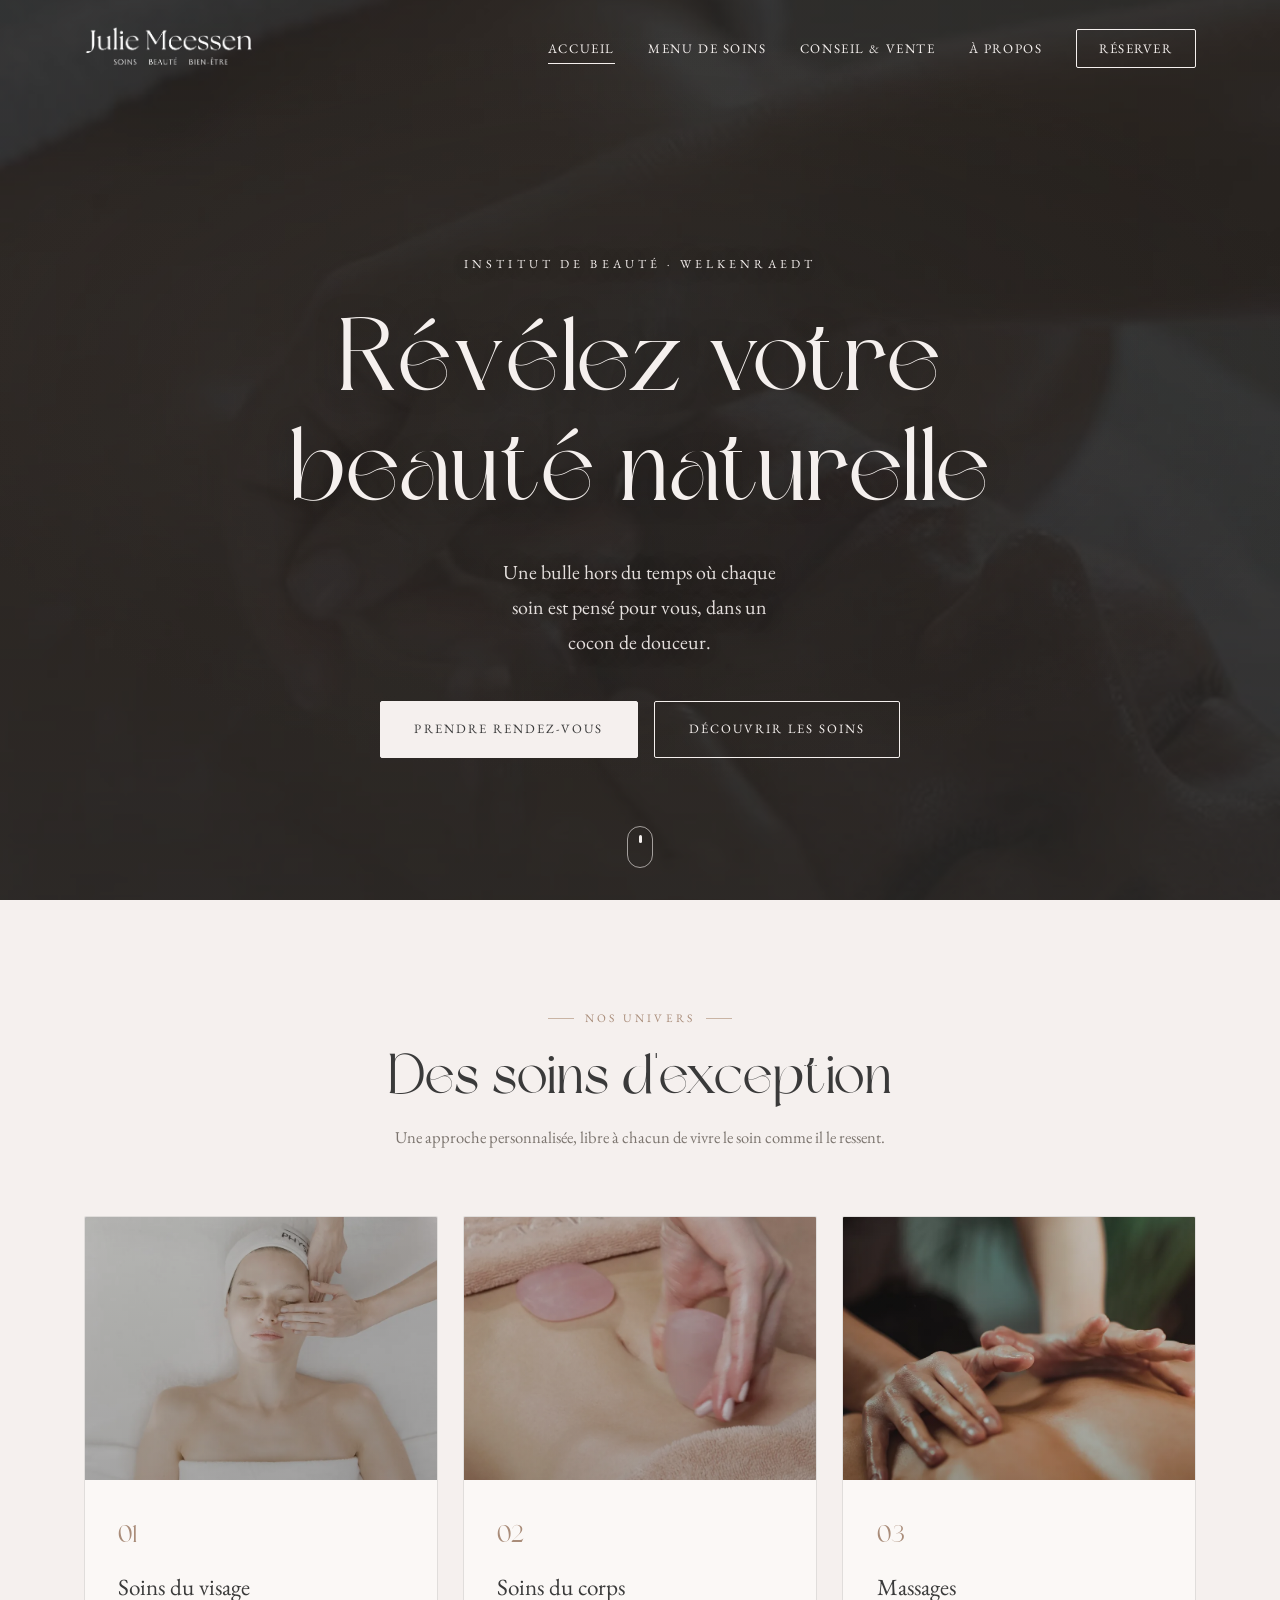
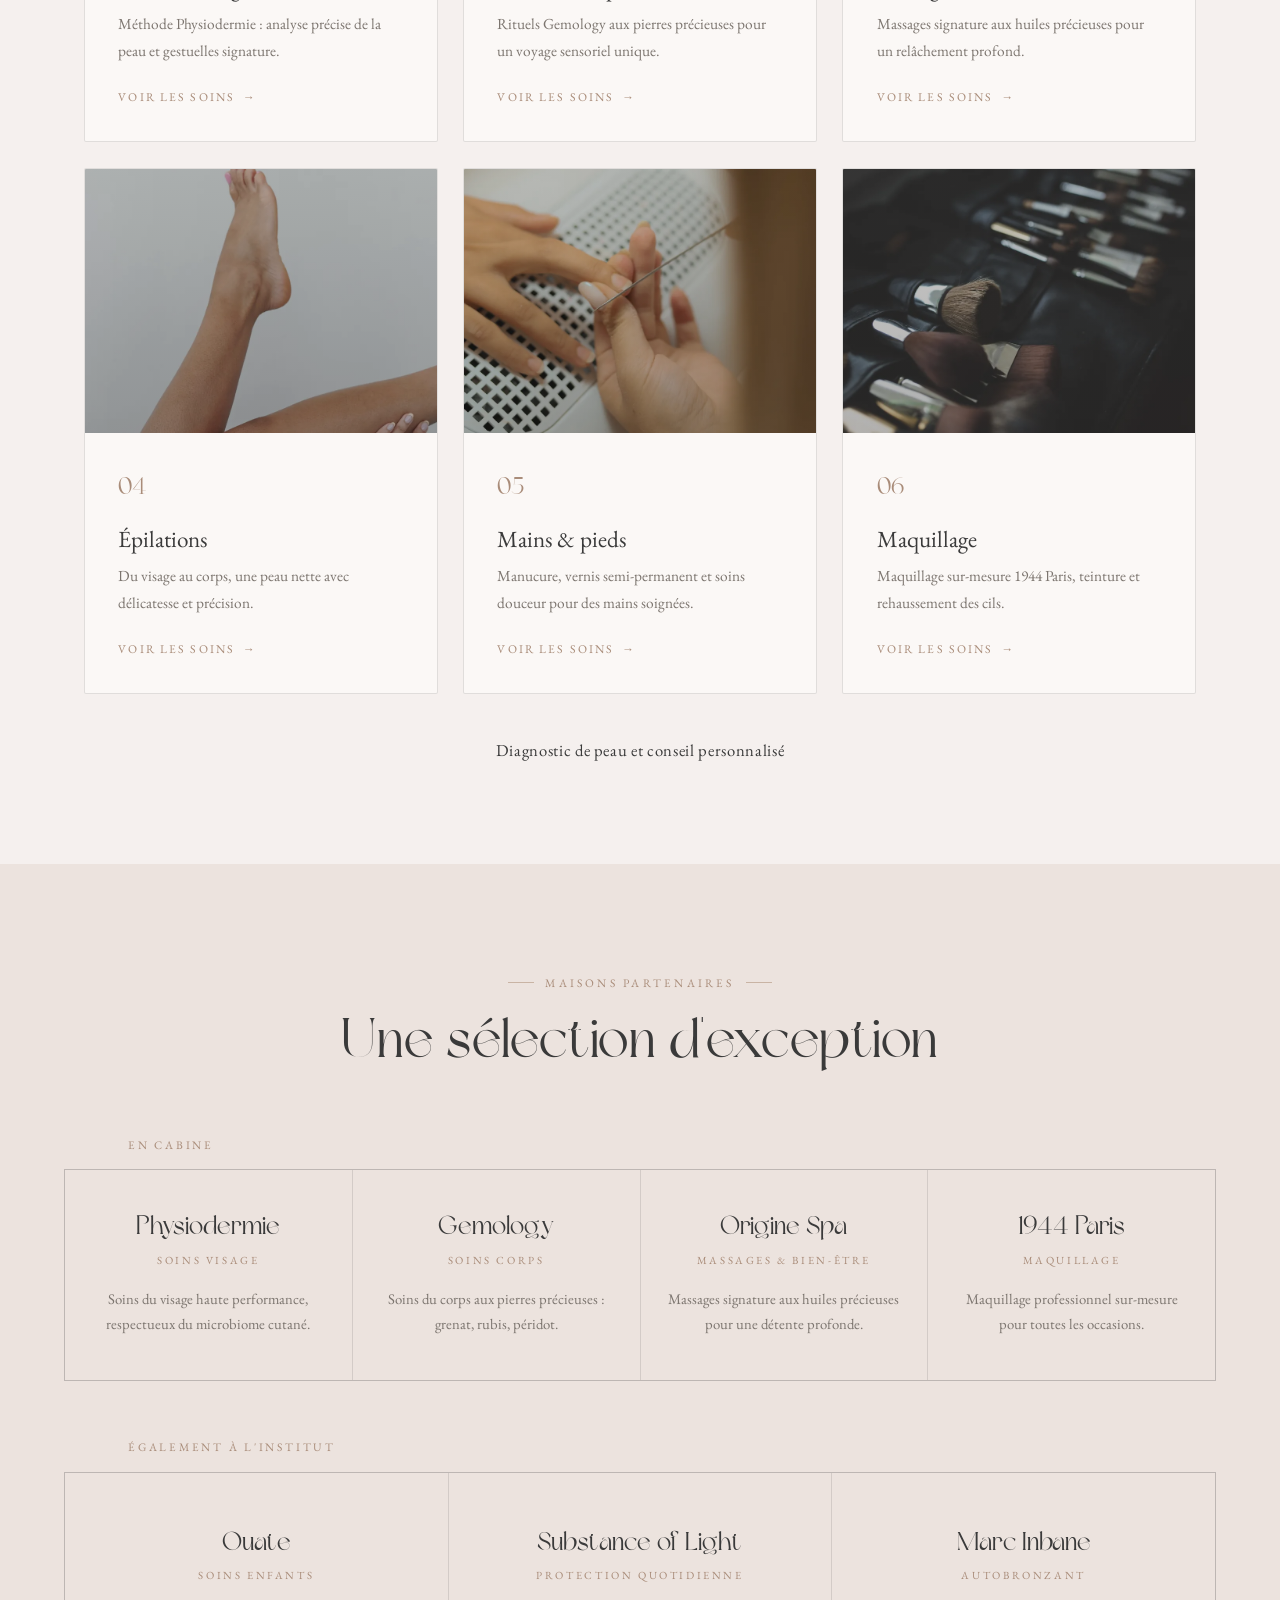
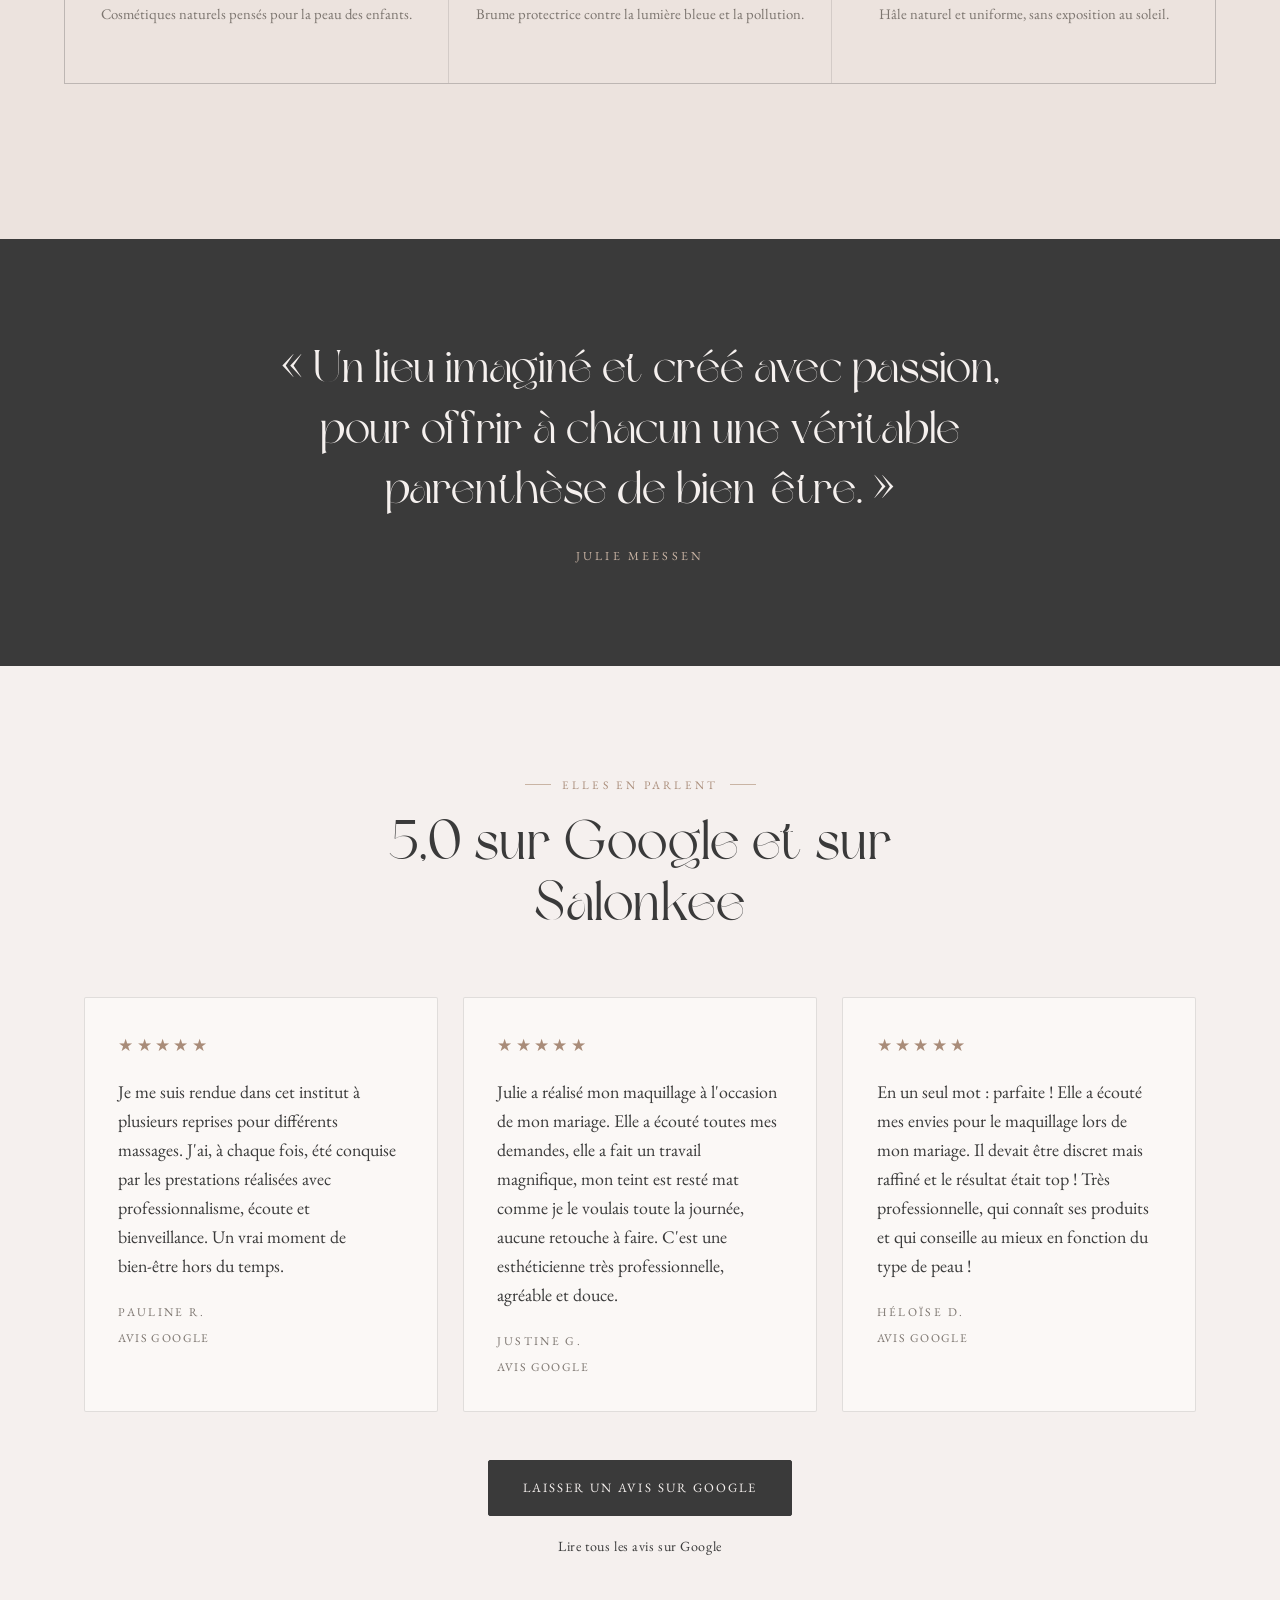
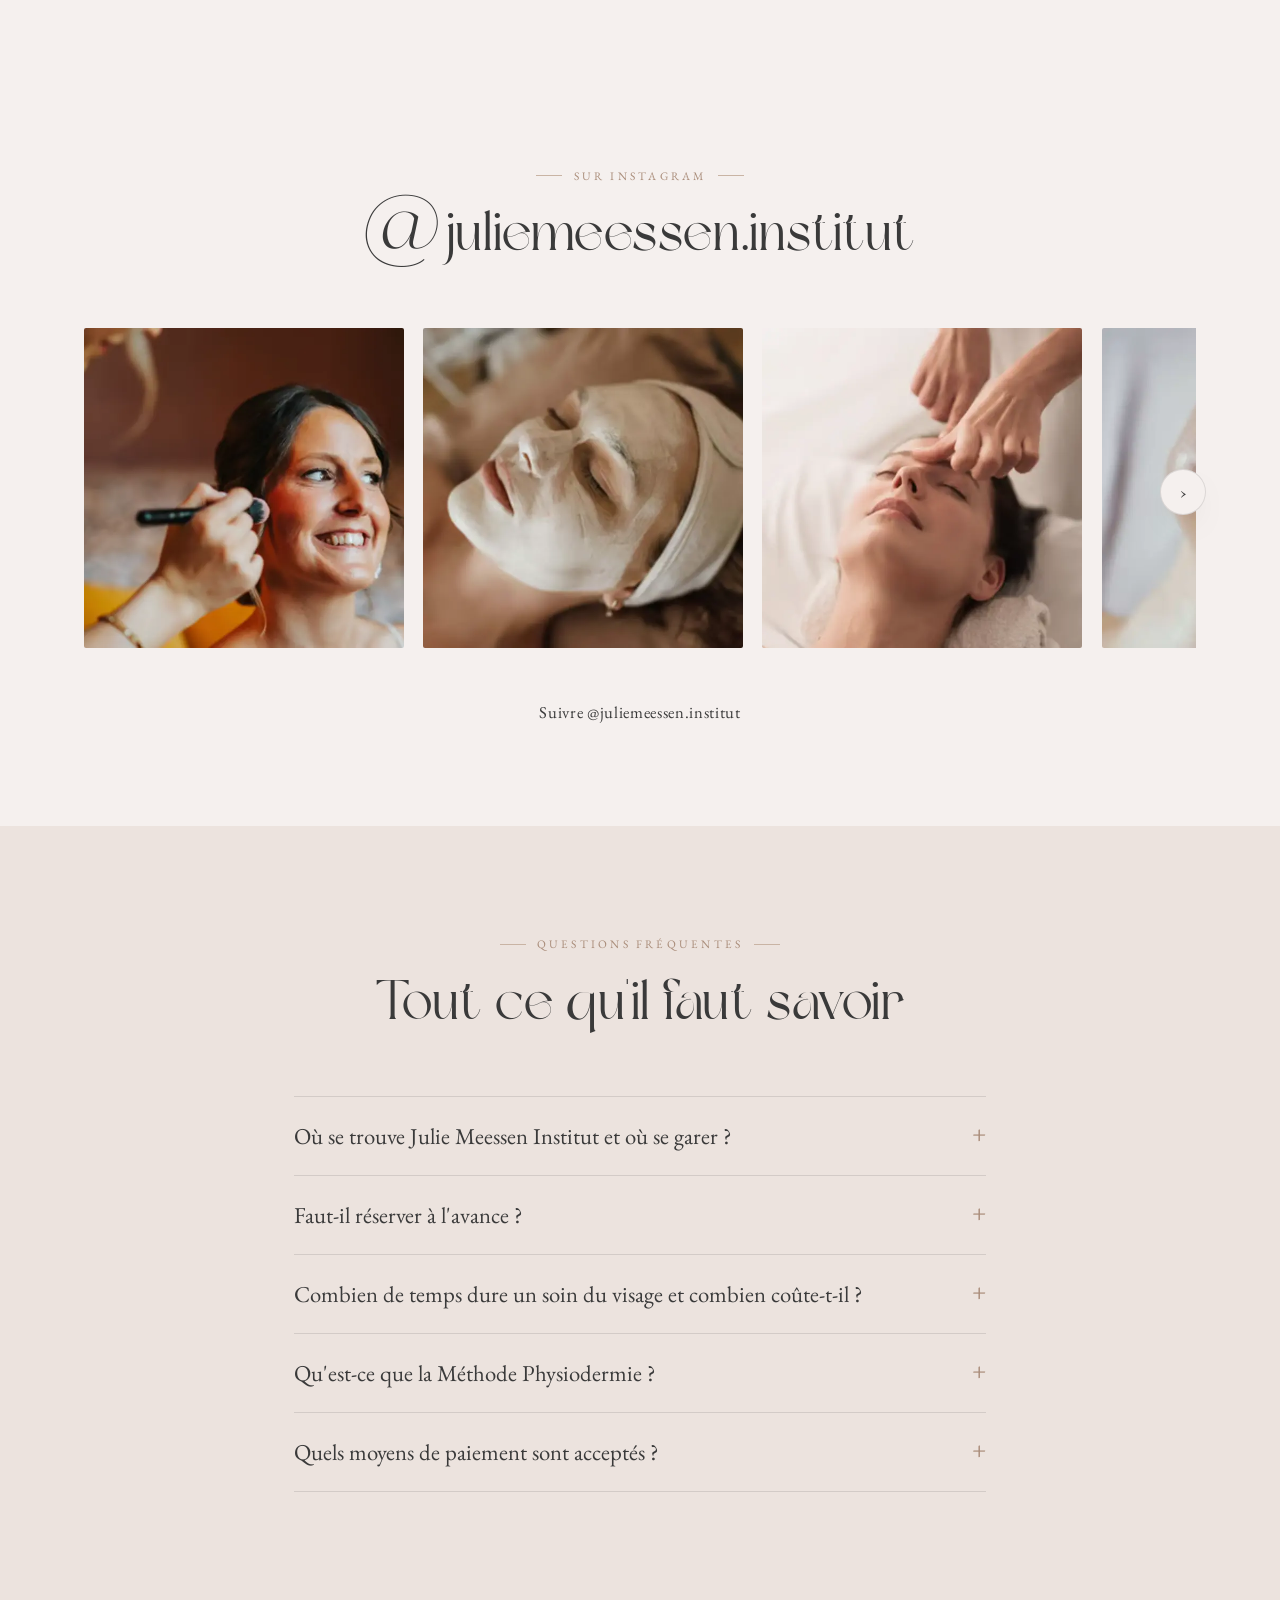
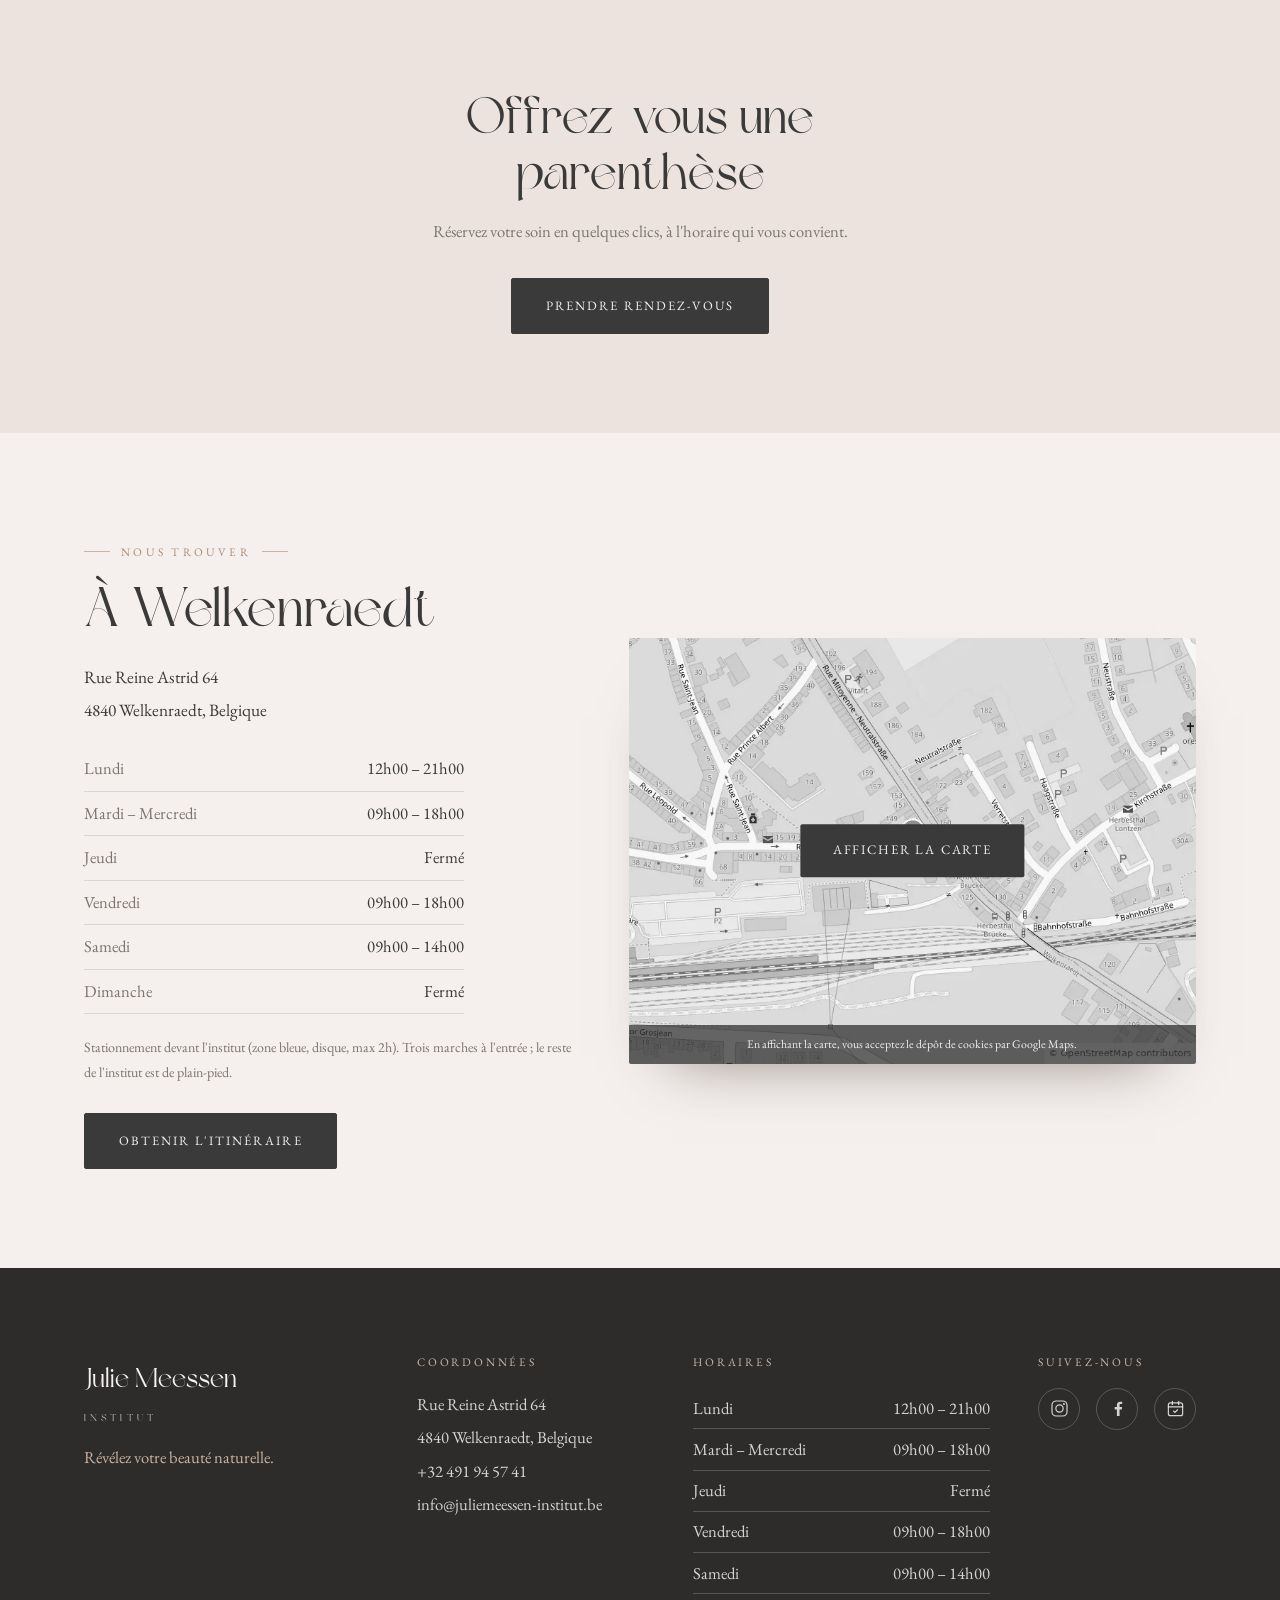
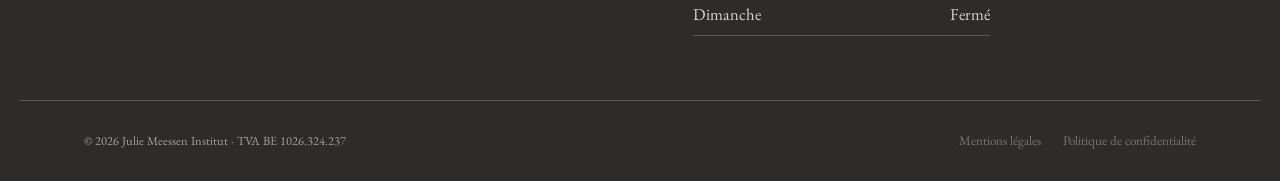
==== index.html @ 98890a99 "seo: meta description de l'accueil raccourcie" ====
<!DOCTYPE html>
<html lang="fr">
<head>
  <meta charset="UTF-8" />
  <meta name="viewport" content="width=device-width, initial-scale=1.0" />

  <!-- ============================================================
       SEO — ciblage local Welkenraedt
  ============================================================ -->
  <title>Julie Meessen Institut — Institut de beauté à Welkenraedt</title>
  <meta name="description" content="Institut de beauté à Welkenraedt. Soins du visage, soins du corps, massages, épilations et maquillage. Révélez votre beauté naturelle." />
  <link rel="canonical" href="https://www.juliemeessen-institut.be/" />

  <!-- Open Graph (partage Facebook / Instagram) -->
  <meta property="og:type" content="website" />
  <meta property="og:locale" content="fr_BE" />
  <meta property="og:title" content="Julie Meessen Institut — Institut de beauté à Welkenraedt" />
  <meta property="og:description" content="Institut de beauté à Welkenraedt. Soins du visage, soins du corps, massages, épilations et maquillage. Révélez votre beauté naturelle." />
  <meta property="og:url" content="https://www.juliemeessen-institut.be/" />
  <meta property="og:site_name" content="Julie Meessen Institut" />
  <meta property="og:image" content="https://www.juliemeessen-institut.be/assets/images/og-image.jpg" />
  <meta property="og:image:type" content="image/jpeg" />
  <meta property="og:image:width" content="1200" />
  <meta property="og:image:height" content="630" />
  <meta property="og:image:alt" content="Julie Meessen en cabine, dans son institut de beauté à Welkenraedt" />
  <meta name="twitter:card" content="summary_large_image" />
  <meta name="twitter:title" content="Julie Meessen Institut — Institut de beauté à Welkenraedt" />
  <meta name="twitter:description" content="Institut de beauté à Welkenraedt. Soins du visage, soins du corps, massages, épilations et maquillage. Révélez votre beauté naturelle." />
  <meta name="twitter:image" content="https://www.juliemeessen-institut.be/assets/images/og-image.jpg" />
  <meta name="twitter:image:alt" content="Julie Meessen en cabine, dans son institut de beauté à Welkenraedt" />

  <!-- ============================================================
       POLICES — auto-hébergées (Dream Avenue + EB Garamond),
       déclarées en @font-face dans css/styles.css et css/additions.css
  ============================================================ -->
  <link rel="preload" href="assets/fonts/dream-avenue.woff2" as="font" type="font/woff2" crossorigin />
  <link rel="preload" href="assets/fonts/EBGaramond-Regular.woff2" as="font" type="font/woff2" crossorigin />

  <!-- Styles -->
  <!-- Favicon & manifeste -->
  <link rel="icon" href="favicon.ico" sizes="any" />
  <link rel="icon" type="image/png" sizes="32x32" href="assets/images/favicon-32x32.png" />
  <link rel="icon" type="image/png" sizes="16x16" href="assets/images/favicon-16x16.png" />
  <link rel="apple-touch-icon" href="assets/images/apple-touch-icon.png" />
  <link rel="manifest" href="site.webmanifest" />
  <meta name="theme-color" content="#3a3a3a" />

  <link rel="stylesheet" href="css/styles.css" />
  <link rel="stylesheet" href="css/additions.css" />

  <!-- ============================================================
       Données structurées — LocalBusiness (référencement local)
  ============================================================ -->
  <script type="application/ld+json">
  {
    "@context": "https://schema.org",
    "@graph": [
      {
        "@type": "BeautySalon",
        "@id": "https://www.juliemeessen-institut.be/#institut",
        "name": "Julie Meessen Institut",
        "description": "Institut de beauté à Welkenraedt : soins du visage Méthode Physiodermie, rituels corps Gemology, massages, épilations, beauté des mains et des pieds et maquillage 1944 Paris.",
        "image": "https://www.juliemeessen-institut.be/assets/images/og-image.jpg",
        "logo": "https://www.juliemeessen-institut.be/assets/images/logo-dark.png",
        "url": "https://www.juliemeessen-institut.be/",
        "telephone": "+32491945741",
        "email": "info@juliemeessen-institut.be",
        "priceRange": "€€",
        "currenciesAccepted": "EUR",
        "paymentAccepted": "Bancontact, Espèces, Chèque-cadeau",
        "knowsLanguage": "fr",
        "vatID": "BE1026324237",
        "founder": {
          "@type": "Person",
          "@id": "https://www.juliemeessen-institut.be/#julie",
          "name": "Julie Meessen",
          "jobTitle": "Esthéticienne",
          "worksFor": { "@id": "https://www.juliemeessen-institut.be/#institut" }
        },
        "address": {
          "@type": "PostalAddress",
          "streetAddress": "Rue Reine Astrid 64",
          "postalCode": "4840",
          "addressLocality": "Welkenraedt",
          "addressRegion": "Liège",
          "addressCountry": "BE"
        },
        "geo": {
          "@type": "GeoCoordinates",
          "latitude": 50.660644,
          "longitude": 5.9801354
        },
        "hasMap": "https://www.google.com/maps/search/?api=1&query=Rue+Reine+Astrid+64,+4840+Welkenraedt",
        "areaServed": [
          { "@type": "City", "name": "Welkenraedt" },
          { "@type": "City", "name": "Henri-Chapelle" },
          { "@type": "City", "name": "Baelen" },
          { "@type": "City", "name": "Lontzen" },
          { "@type": "City", "name": "Herve" },
          { "@type": "City", "name": "Aubel" },
          { "@type": "City", "name": "Thimister-Clermont" },
          { "@type": "City", "name": "Limbourg" },
          { "@type": "City", "name": "Plombières" },
          { "@type": "City", "name": "Eupen" },
          { "@type": "City", "name": "Verviers" }
        ],
        "openingHoursSpecification": [
          { "@type": "OpeningHoursSpecification", "dayOfWeek": "Monday",    "opens": "12:00", "closes": "21:00" },
          { "@type": "OpeningHoursSpecification", "dayOfWeek": ["Tuesday","Wednesday","Friday"], "opens": "09:00", "closes": "18:00" },
          { "@type": "OpeningHoursSpecification", "dayOfWeek": "Saturday",  "opens": "09:00", "closes": "14:00" },
          { "@type": "OpeningHoursSpecification", "dayOfWeek": ["Thursday","Sunday"], "opens": "00:00", "closes": "00:00" }
        ],
        "potentialAction": {
          "@type": "ReserveAction",
          "name": "Réserver un soin en ligne",
          "target": {
            "@type": "EntryPoint",
            "urlTemplate": "https://salonkee.be/salon/julie-meessen-institut?lang=fr",
            "actionPlatform": [
              "http://schema.org/DesktopWebPlatform",
              "http://schema.org/MobileWebPlatform"
            ]
          },
          "result": { "@type": "Reservation", "name": "Rendez-vous à l'institut" }
        },
        "sameAs": [
          "https://www.instagram.com/juliemeessen.institut/",
          "https://www.facebook.com/p/Julie-Meessen-Institut-61581154431038/",
          "https://salonkee.be/salon/julie-meessen-institut"
        ]
      },
      {
        "@type": "WebSite",
        "@id": "https://www.juliemeessen-institut.be/#site",
        "url": "https://www.juliemeessen-institut.be/",
        "name": "Julie Meessen Institut",
        "inLanguage": "fr-BE",
        "publisher": { "@id": "https://www.juliemeessen-institut.be/#institut" }
      },
      {
        "@type": "WebPage",
        "@id": "https://www.juliemeessen-institut.be/#accueil",
        "url": "https://www.juliemeessen-institut.be/",
        "name": "Julie Meessen Institut — Institut de beauté à Welkenraedt",
        "isPartOf": { "@id": "https://www.juliemeessen-institut.be/#site" },
        "about": { "@id": "https://www.juliemeessen-institut.be/#institut" },
        "inLanguage": "fr-BE"
      },
      {
        "@type": "FAQPage",
        "@id": "https://www.juliemeessen-institut.be/#faq",
        "mainEntity": [
          {
            "@type": "Question",
            "name": "Où se trouve Julie Meessen Institut et où se garer ?",
            "acceptedAnswer": {
              "@type": "Answer",
              "text": "L'institut se situe Rue Reine Astrid 64, à 4840 Welkenraedt, en province de Liège. Le stationnement se fait directement devant l'institut, en zone bleue : disque obligatoire, deux heures maximum. Trois marches donnent accès à l'entrée ; le reste de l'institut est de plain-pied."
            }
          },
          {
            "@type": "Question",
            "name": "Faut-il réserver à l'avance ?",
            "acceptedAnswer": {
              "@type": "Answer",
              "text": "Oui, l'institut fonctionne uniquement sur rendez-vous. La réservation se fait en ligne sur Salonkee, à toute heure, ou par téléphone au 0491 94 57 41. Les soins de 90 minutes et les maquillages de mariage se réservent idéalement plusieurs semaines à l'avance."
            }
          },
          {
            "@type": "Question",
            "name": "Combien de temps dure un soin du visage et combien coûte-t-il ?",
            "acceptedAnswer": {
              "@type": "Answer",
              "text": "Les soins du visage durent de 30 à 90 minutes, pour un tarif de 45 à 130 euros. Le Soin Radiance dure 30 minutes et coûte 45 euros ; le Soin Chrono Repair, anti-âge, dure 90 minutes et coûte 130 euros. Une cure de quatre soins bénéficie de 15 % de réduction."
            }
          },
          {
            "@type": "Question",
            "name": "Qu'est-ce que la Méthode Physiodermie ?",
            "acceptedAnswer": {
              "@type": "Answer",
              "text": "La Méthode Physiodermie est une approche suisse des soins du visage qui commence par une analyse précise de la peau. Plutôt que de traiter un symptôme isolé, elle cible la cause et respecte l'équilibre du microbiome cutané, en combinant actifs ciblés et gestuelles manuelles spécifiques."
            }
          },
          {
            "@type": "Question",
            "name": "Quels moyens de paiement sont acceptés ?",
            "acceptedAnswer": {
              "@type": "Answer",
              "text": "L'institut accepte le Bancontact, les espèces et les chèques-cadeaux de l'institut. Les cartes de crédit et les éco-chèques ne sont pas acceptés. Un chèque-cadeau peut être commandé pour n'importe quel soin ou pour un montant libre, directement à l'institut."
            }
          }
        ]
      }
    ]
  }
  </script>
</head>

<body>
  <!-- Accès rapide clavier (accessibilité) -->
  <a href="#contenu" class="skip-link">Aller au contenu</a>

  <!-- ============================================================
       HEADER — navigation sticky (transparent → fond au scroll)
  ============================================================ -->
  <header class="site-header" id="header" data-header>
    <div class="header__inner">
      <a href="index.html" class="header__logo" aria-label="Julie Meessen Institut — accueil">
        <img src="assets/images/logo-white.png" alt="Julie Meessen Institut" class="header__logo-img header__logo-img--light" />
        <img src="assets/images/logo-dark.png" alt="" aria-hidden="true" class="header__logo-img header__logo-img--dark" />
      </a>

      <nav class="header__nav" aria-label="Navigation principale">
        <button class="nav-toggle" aria-expanded="false" aria-controls="menu-principal" aria-label="Ouvrir le menu">
          <span></span><span></span><span></span>
        </button>

        <ul class="nav-menu" id="menu-principal">
          <li><a href="index.html" aria-current="page">Accueil</a></li>
          <li><a href="menu-de-soins.html">Menu de soins</a></li>
          <li><a href="conseil-et-vente.html">Conseil &amp; vente</a></li>
          <li><a href="a-propos.html">À propos</a></li>
          <li>
            <a href="https://salonkee.be/salon/julie-meessen-institut?lang=fr"
               class="nav-cta" target="_blank" rel="noopener">Réserver</a>
          </li>
        </ul>
      </nav>
    </div>
  </header>

  <main id="contenu">

    <!-- ==========================================================
         1. HERO — plein écran, vidéo de fond
    ========================================================== -->
    <section class="hero" aria-label="Introduction">
      <video class="hero__video" autoplay muted loop playsinline preload="none"
             poster="assets/images/hero-poster.jpg" data-hero-video
             data-src="assets/videos/hero.mp4"></video>
      <div class="hero__overlay" aria-hidden="true"></div>

      <div class="hero__content">
        <p class="hero__eyebrow" data-reveal>Institut de beauté · Welkenraedt</p>
        <h1 class="hero__title" data-reveal>Révélez votre<br />beauté naturelle</h1>
        <p class="hero__lead" data-reveal>
          Une bulle hors du temps où chaque soin est pensé pour vous,
          dans un cocon de douceur.
        </p>
        <div class="hero__actions" data-reveal>
          <a href="https://salonkee.be/salon/julie-meessen-institut?lang=fr"
             class="btn btn--primary" target="_blank" rel="noopener">
            Prendre rendez-vous
          </a>
          <a href="menu-de-soins.html" class="btn btn--ghost">Découvrir les soins</a>
        </div>
      </div>

      <a href="#services" class="hero__scroll" aria-label="Défiler vers les soins">
        <span></span>
      </a>
    </section>

    <!-- ==========================================================
         2. SERVICES — aperçu des 6 catégories
    ========================================================== -->
    <section class="services" id="services" aria-labelledby="services-titre">
      <header class="section-head" data-reveal>
        <p class="section-head__eyebrow">Nos univers</p>
        <h2 class="section-head__title" id="services-titre">Des soins d'exception</h2>
        <p class="section-head__intro">
          Une approche personnalisée, libre à chacun de vivre le soin comme il le ressent.
        </p>
      </header>

      <ul class="services__grid">
        <li class="service-card" data-reveal>
          <a class="service-card__media" href="menu-de-soins.html#visage" tabindex="-1" aria-hidden="true">
            <img src="assets/images/service-visage.webp" alt="Soin du visage Méthode Physiodermie, cliente allongée les yeux fermés" loading="lazy" />
          </a>
          <div class="service-card__body">
            <span class="service-card__index">01</span>
            <h3 class="service-card__title">Soins du visage</h3>
            <p class="service-card__desc">Méthode Physiodermie : analyse précise de la peau et gestuelles signature.</p>
            <a href="menu-de-soins.html#visage" class="service-card__link">Voir les soins</a>
          </div>
        </li>

        <li class="service-card" data-reveal>
          <a class="service-card__media" href="menu-de-soins.html#corps" tabindex="-1" aria-hidden="true">
            <img src="assets/images/service-corps.webp" alt="Rituel corps Gemology aux pierres de quartz rose" loading="lazy" />
          </a>
          <div class="service-card__body">
            <span class="service-card__index">02</span>
            <h3 class="service-card__title">Soins du corps</h3>
            <p class="service-card__desc">Rituels Gemology aux pierres précieuses pour un voyage sensoriel unique.</p>
            <a href="menu-de-soins.html#corps" class="service-card__link">Voir les soins</a>
          </div>
        </li>

        <li class="service-card" data-reveal>
          <a class="service-card__media" href="menu-de-soins.html#massages" tabindex="-1" aria-hidden="true">
            <img src="assets/images/service-massages.webp" alt="Mains en train de masser le dos" loading="lazy" />
          </a>
          <div class="service-card__body">
            <span class="service-card__index">03</span>
            <h3 class="service-card__title">Massages</h3>
            <p class="service-card__desc">Massages signature aux huiles précieuses pour un relâchement profond.</p>
            <a href="menu-de-soins.html#massages" class="service-card__link">Voir les soins</a>
          </div>
        </li>

        <li class="service-card" data-reveal>
          <a class="service-card__media" href="menu-de-soins.html#epilations" tabindex="-1" aria-hidden="true">
            <img src="assets/images/service-epilations.webp" alt="Jambes lisses après une épilation" loading="lazy" />
          </a>
          <div class="service-card__body">
            <span class="service-card__index">04</span>
            <h3 class="service-card__title">Épilations</h3>
            <p class="service-card__desc">Du visage au corps, une peau nette avec délicatesse et précision.</p>
            <a href="menu-de-soins.html#epilations" class="service-card__link">Voir les soins</a>
          </div>
        </li>

        <li class="service-card" data-reveal>
          <a class="service-card__media" href="menu-de-soins.html#mains" tabindex="-1" aria-hidden="true">
            <img src="assets/images/service-mains.webp" alt="Soin des ongles en cours" loading="lazy" />
          </a>
          <div class="service-card__body">
            <span class="service-card__index">05</span>
            <h3 class="service-card__title">Mains &amp; pieds</h3>
            <p class="service-card__desc">Manucure, vernis semi-permanent et soins douceur pour des mains soignées.</p>
            <a href="menu-de-soins.html#mains" class="service-card__link">Voir les soins</a>
          </div>
        </li>

        <li class="service-card" data-reveal>
          <a class="service-card__media" href="menu-de-soins.html#maquillage" tabindex="-1" aria-hidden="true">
            <img src="assets/images/service-maquillage.webp" alt="Trousse de pinceaux de maquillage" loading="lazy" />
          </a>
          <div class="service-card__body">
            <span class="service-card__index">06</span>
            <h3 class="service-card__title">Maquillage</h3>
            <p class="service-card__desc">Maquillage sur-mesure 1944 Paris, teinture et rehaussement des cils.</p>
            <a href="menu-de-soins.html#maquillage" class="service-card__link">Voir les soins</a>
          </div>
        </li>
      </ul>

      <p class="instagram__cta" data-reveal>
        <a href="conseil-et-vente.html" class="link-underline">Diagnostic de peau et conseil personnalisé</a>
      </p>
    </section>

    <!-- ==========================================================
         3. MARQUES PARTENAIRES
    ========================================================== -->
    <section class="brands" id="marques" aria-labelledby="brands-titre">
      <header class="section-head" data-reveal>
        <p class="section-head__eyebrow">Maisons partenaires</p>
        <h2 class="section-head__title" id="brands-titre">Une sélection d'exception</h2>
      </header>

      <p class="brands__label" data-reveal>En cabine</p>
      <ul class="brands__grid">
        <li class="brand-card" data-reveal>
          <div class="brand-card__body">
            <h3 class="brand-card__name">Physiodermie</h3>
            <p class="brand-card__origin">Soins visage</p>
            <p class="brand-card__desc">Soins du visage haute performance, respectueux du microbiome cutané.</p>
          </div>
          <img class="brand-card__logo" src="assets/images/marques/physiodermie.webp" alt="" aria-hidden="true" loading="lazy" width="440" height="110" />
        </li>
        <li class="brand-card" data-reveal>
          <div class="brand-card__body">
            <h3 class="brand-card__name">Gemology</h3>
            <p class="brand-card__origin">Soins corps</p>
            <p class="brand-card__desc">Soins du corps aux pierres précieuses : grenat, rubis, péridot.</p>
          </div>
          <img class="brand-card__logo" src="assets/images/marques/gemology.webp" alt="" aria-hidden="true" loading="lazy" width="440" height="110" />
        </li>
        <li class="brand-card" data-reveal>
          <div class="brand-card__body">
            <h3 class="brand-card__name">Origine Spa</h3>
            <p class="brand-card__origin">Massages &amp; bien-être</p>
            <p class="brand-card__desc">Massages signature aux huiles précieuses pour une détente profonde.</p>
          </div>
          <img class="brand-card__logo" src="assets/images/marques/origine.webp" alt="" aria-hidden="true" loading="lazy" width="440" height="110" />
        </li>
        <li class="brand-card" data-reveal>
          <div class="brand-card__body">
            <h3 class="brand-card__name">1944 Paris</h3>
            <p class="brand-card__origin">Maquillage</p>
            <p class="brand-card__desc">Maquillage professionnel sur-mesure pour toutes les occasions.</p>
          </div>
          <img class="brand-card__logo" src="assets/images/marques/1944-paris.webp" alt="" aria-hidden="true" loading="lazy" width="440" height="110" />
        </li>
      </ul>

      <p class="brands__label" data-reveal>Également à l'institut</p>
      <ul class="brands__grid brands__grid--three">
        <li class="brand-card" data-reveal>
          <div class="brand-card__body">
            <h3 class="brand-card__name">Ouate</h3>
            <p class="brand-card__origin">Soins enfants</p>
            <p class="brand-card__desc">Cosmétiques naturels pensés pour la peau des enfants.</p>
          </div>
          <img class="brand-card__logo" src="assets/images/marques/ouate.webp" alt="" aria-hidden="true" loading="lazy" width="440" height="110" />
        </li>
        <li class="brand-card" data-reveal>
          <div class="brand-card__body">
            <h3 class="brand-card__name">Substance of Light</h3>
            <p class="brand-card__origin">Protection quotidienne</p>
            <p class="brand-card__desc">Brume protectrice contre la lumière bleue et la pollution.</p>
          </div>
          <img class="brand-card__logo" src="assets/images/marques/substance-of-light.webp" alt="" aria-hidden="true" loading="lazy" width="440" height="110" />
        </li>
        <li class="brand-card" data-reveal>
          <div class="brand-card__body">
            <h3 class="brand-card__name">Marc Inbane</h3>
            <p class="brand-card__origin">Autobronzant</p>
            <p class="brand-card__desc">Hâle naturel et uniforme, sans exposition au soleil.</p>
          </div>
          <img class="brand-card__logo" src="assets/images/marques/marc-inbane.webp" alt="" aria-hidden="true" loading="lazy" width="440" height="110" />
        </li>
      </ul>
    </section>

    <!-- ==========================================================
         4. BANDEAU CITATION / PHILOSOPHIE
    ========================================================== -->
    <section class="quote" aria-label="Notre philosophie">
      <blockquote class="quote__text" data-reveal>
        <p>« Un lieu imaginé et créé avec passion, pour offrir à chacun une véritable parenthèse de bien-être. »</p>
        <cite>Julie Meessen</cite>
      </blockquote>
    </section>

    <!-- ==========================================================
         5. AVIS CLIENTS — avis Google réels, cités mot pour mot
    ========================================================== -->
    <section class="testimonials" aria-labelledby="avis-titre">
      <header class="section-head" data-reveal>
        <p class="section-head__eyebrow">Elles en parlent</p>
        <h2 class="section-head__title" id="avis-titre">5,0 sur Google et sur Salonkee</h2>
      </header>

      <ul class="testimonials__grid">
        <li class="testimonial" data-reveal>
          <p class="testimonial__stars" aria-label="Note : 5 étoiles sur 5">★★★★★</p>
          <p class="testimonial__text">Je me suis rendue dans cet institut à plusieurs reprises pour différents massages. J'ai, à chaque fois, été conquise par les prestations réalisées avec professionnalisme, écoute et bienveillance. Un vrai moment de bien-être hors du temps.</p>
          <p class="testimonial__author">Pauline R. <span class="testimonial__source">Avis Google</span></p>
        </li>
        <li class="testimonial" data-reveal>
          <p class="testimonial__stars" aria-label="Note : 5 étoiles sur 5">★★★★★</p>
          <p class="testimonial__text">Julie a réalisé mon maquillage à l'occasion de mon mariage. Elle a écouté toutes mes demandes, elle a fait un travail magnifique, mon teint est resté mat comme je le voulais toute la journée, aucune retouche à faire. C'est une esthéticienne très professionnelle, agréable et douce.</p>
          <p class="testimonial__author">Justine G. <span class="testimonial__source">Avis Google</span></p>
        </li>
        <li class="testimonial" data-reveal>
          <p class="testimonial__stars" aria-label="Note : 5 étoiles sur 5">★★★★★</p>
          <p class="testimonial__text">En un seul mot : parfaite ! Elle a écouté mes envies pour le maquillage lors de mon mariage. Il devait être discret mais raffiné et le résultat était top ! Très professionnelle, qui connaît ses produits et qui conseille au mieux en fonction du type de peau !</p>
          <p class="testimonial__author">Héloïse D. <span class="testimonial__source">Avis Google</span></p>
        </li>
      </ul>

      <div class="testimonials__cta" data-reveal>
        <a href="https://search.google.com/local/writereview?placeid=ChIJWcVOA1CPwEcR8ce0fCh-joQ"
           class="btn btn--primary" target="_blank" rel="noopener">Laisser un avis sur Google</a>
        <p class="testimonials__more">
          <a href="https://www.google.com/maps/place/?q=place_id:ChIJWcVOA1CPwEcR8ce0fCh-joQ" target="_blank" rel="noopener" class="link-underline">Lire tous les avis sur Google</a>
        </p>
      </div>
    </section>

    <!-- ==========================================================
         6. FEED INSTAGRAM
         (alimenté par la GitHub Action « Flux Instagram »)
    ========================================================== -->
    <section class="instagram" aria-labelledby="insta-titre">
      <header class="section-head" data-reveal>
        <p class="section-head__eyebrow">Sur Instagram</p>
        <h2 class="section-head__title" id="insta-titre">@juliemeessen.institut</h2>
      </header>

      <div class="instagram__carousel" data-reveal>
        <button class="carousel-btn carousel-btn--prev" aria-label="Publications précédentes">‹</button>
        <ul class="instagram__track" data-instagram-feed>
          <!-- Visuels de repli : remplacés à l'exécution par assets/instagram.json,
               alimenté par .github/workflows/instagram.yml -->
          <li class="instagram__item"><a href="https://www.instagram.com/juliemeessen.institut/" target="_blank" rel="noopener"><img src="assets/images/insta-1.webp" alt="Publication Instagram de l'institut" loading="lazy" /></a></li>
          <li class="instagram__item"><a href="https://www.instagram.com/juliemeessen.institut/" target="_blank" rel="noopener"><img src="assets/images/insta-2.webp" alt="Publication Instagram de l'institut" loading="lazy" /></a></li>
          <li class="instagram__item"><a href="https://www.instagram.com/juliemeessen.institut/" target="_blank" rel="noopener"><img src="assets/images/insta-3.webp" alt="Publication Instagram de l'institut" loading="lazy" /></a></li>
          <li class="instagram__item"><a href="https://www.instagram.com/juliemeessen.institut/" target="_blank" rel="noopener"><img src="assets/images/insta-4.webp" alt="Publication Instagram de l'institut" loading="lazy" /></a></li>
          <li class="instagram__item"><a href="https://www.instagram.com/juliemeessen.institut/" target="_blank" rel="noopener"><img src="assets/images/insta-5.webp" alt="Publication Instagram de l'institut" loading="lazy" /></a></li>
          <li class="instagram__item"><a href="https://www.instagram.com/juliemeessen.institut/" target="_blank" rel="noopener"><img src="assets/images/insta-6.webp" alt="Publication Instagram de l'institut" loading="lazy" /></a></li>
        </ul>
        <button class="carousel-btn carousel-btn--next" aria-label="Publications suivantes">›</button>
      </div>

      <p class="instagram__cta" data-reveal>
        <a href="https://www.instagram.com/juliemeessen.institut/" target="_blank" rel="noopener" class="link-underline">
          Suivre @juliemeessen.institut
        </a>
      </p>
    </section>

    <!-- ==========================================================
         FAQ — contenu visible, repris à l'identique dans le FAQPage
    ========================================================== -->
    <section class="faq" id="faq" aria-labelledby="faq-titre">
      <header class="section-head" data-reveal>
        <p class="section-head__eyebrow">Questions fréquentes</p>
        <h2 class="section-head__title" id="faq-titre">Tout ce qu'il faut savoir</h2>
      </header>

      <div class="faq__list" data-reveal>
        <details class="faq__item">
          <summary class="faq__q">Où se trouve Julie Meessen Institut et où se garer&nbsp;?</summary>
          <div class="faq__a"><p>L'institut se situe Rue Reine Astrid 64, à 4840 Welkenraedt, en province de Liège. Le stationnement se fait directement devant l'institut, en zone bleue&nbsp;: disque obligatoire, deux heures maximum. Trois marches donnent accès à l'entrée&nbsp;; le reste de l'institut est de plain-pied.</p></div>
        </details>

        <details class="faq__item">
          <summary class="faq__q">Faut-il réserver à l'avance&nbsp;?</summary>
          <div class="faq__a"><p>Oui, l'institut fonctionne uniquement sur rendez-vous. La réservation se fait en ligne sur Salonkee, à toute heure, ou par téléphone au 0491 94 57 41. Les soins de 90 minutes et les maquillages de mariage se réservent idéalement plusieurs semaines à l'avance.</p></div>
        </details>

        <details class="faq__item">
          <summary class="faq__q">Combien de temps dure un soin du visage et combien coûte-t-il&nbsp;?</summary>
          <div class="faq__a"><p>Les soins du visage durent de 30 à 90 minutes, pour un tarif de 45 à 130 euros. Le Soin Radiance dure 30 minutes et coûte 45 euros&nbsp;; le Soin Chrono Repair, anti-âge, dure 90 minutes et coûte 130 euros. Une cure de quatre soins bénéficie de 15 % de réduction.</p></div>
        </details>

        <details class="faq__item">
          <summary class="faq__q">Qu'est-ce que la Méthode Physiodermie&nbsp;?</summary>
          <div class="faq__a"><p>La Méthode Physiodermie est une approche suisse des soins du visage qui commence par une analyse précise de la peau. Plutôt que de traiter un symptôme isolé, elle cible la cause et respecte l'équilibre du microbiome cutané, en combinant actifs ciblés et gestuelles manuelles spécifiques.</p></div>
        </details>

        <details class="faq__item">
          <summary class="faq__q">Quels moyens de paiement sont acceptés&nbsp;?</summary>
          <div class="faq__a"><p>L'institut accepte le Bancontact, les espèces et les chèques-cadeaux de l'institut. Les cartes de crédit et les éco-chèques ne sont pas acceptés. Un chèque-cadeau peut être commandé pour n'importe quel soin ou pour un montant libre, directement à l'institut.</p></div>
        </details>
      </div>
    </section>

    <!-- ==========================================================
         7. BANDEAU RÉSERVATION FINAL
    ========================================================== -->
    <section class="cta-band" aria-label="Réserver un soin">
      <div class="cta-band__inner" data-reveal>
        <h2 class="cta-band__title">Offrez-vous une parenthèse</h2>
        <p class="cta-band__text">Réservez votre soin en quelques clics, à l'horaire qui vous convient.</p>
        <a href="https://salonkee.be/salon/julie-meessen-institut?lang=fr"
           class="btn btn--primary" target="_blank" rel="noopener">
          Prendre rendez-vous
        </a>
      </div>
    </section>

    <!-- ==========================================================
         NOUS TROUVER — carte + coordonnées
    ========================================================== -->
    <section class="findus" id="nous-trouver" aria-labelledby="findus-titre">
      <div class="findus__inner">
        <div class="findus__info" data-reveal>
          <p class="section-head__eyebrow">Nous trouver</p>
          <h2 class="section-head__title" id="findus-titre">À Welkenraedt</h2>
          <address class="findus__address">
            Rue Reine Astrid 64<br />
            4840 Welkenraedt, Belgique
          </address>
          <dl class="findus__hours">
            <div><dt>Lundi</dt><dd>12h00 – 21h00</dd></div>
            <div><dt>Mardi – Mercredi</dt><dd>09h00 – 18h00</dd></div>
            <div><dt>Jeudi</dt><dd>Fermé</dd></div>
            <div><dt>Vendredi</dt><dd>09h00 – 18h00</dd></div>
            <div><dt>Samedi</dt><dd>09h00 – 14h00</dd></div>
            <div><dt>Dimanche</dt><dd>Fermé</dd></div>
          </dl>
          <p class="findus__note">Stationnement devant l'institut (zone bleue, disque, max 2h). Trois marches à l'entrée&nbsp;; le reste de l'institut est de plain-pied.</p>
          <a class="btn btn--primary" href="https://www.google.com/maps/dir/?api=1&amp;destination=Rue+Reine+Astrid+64,+4840+Welkenraedt" target="_blank" rel="noopener">Obtenir l'itinéraire</a>
        </div>
        <div class="findus__map" data-reveal>
          <div class="map-facade" data-map-facade
               data-map-src="https://www.google.com/maps?q=Rue%20Reine%20Astrid%2064,%204840%20Welkenraedt,%20Belgique&amp;output=embed"
               data-map-title="Localisation de Julie Meessen Institut à Welkenraedt">
            <img src="assets/images/map-welkenraedt.webp" alt="Plan de situation de l'institut, Rue Reine Astrid 64 à Welkenraedt" loading="lazy" width="800" height="600" />
            <button type="button" class="map-facade__btn">Afficher la carte</button>
            <p class="map-facade__note">En affichant la carte, vous acceptez le dépôt de cookies par Google Maps.</p>
          </div>
        </div>
      </div>
    </section>

  </main>

  <!-- ============================================================
       FOOTER — coordonnées + horaires
  ============================================================ -->
  <footer class="site-footer" id="contact">
    <div class="site-footer__grid">

      <div class="footer-col footer-col--brand">
        <p class="footer-logo">Julie Meessen <span>Institut</span></p>
        <p class="footer-tagline">Révélez votre beauté naturelle.</p>
      </div>

      <div class="footer-col">
        <h3 class="footer-col__title">Coordonnées</h3>
        <address class="footer-address">
          Rue Reine Astrid 64<br />
          4840 Welkenraedt, Belgique<br />
          <a href="tel:+32491945741">+32 491 94 57 41</a><br />
          <a href="mailto:info@juliemeessen-institut.be">info@juliemeessen-institut.be</a>
        </address>
      </div>

      <div class="footer-col">
        <h3 class="footer-col__title">Horaires</h3>
        <dl class="footer-hours">
          <div><dt>Lundi</dt><dd>12h00 – 21h00</dd></div>
          <div><dt>Mardi – Mercredi</dt><dd>09h00 – 18h00</dd></div>
          <div><dt>Jeudi</dt><dd>Fermé</dd></div>
          <div><dt>Vendredi</dt><dd>09h00 – 18h00</dd></div>
          <div><dt>Samedi</dt><dd>09h00 – 14h00</dd></div>
          <div><dt>Dimanche</dt><dd>Fermé</dd></div>
        </dl>
      </div>

      <div class="footer-col">
        <h3 class="footer-col__title">Suivez-nous</h3>
        <ul class="footer-social footer-social--icons">
          <li>
            <a href="https://www.instagram.com/juliemeessen.institut/" target="_blank" rel="noopener" aria-label="Instagram de Julie Meessen Institut" title="Instagram">
              <svg viewBox="0 0 24 24" aria-hidden="true" focusable="false"><rect x="2.5" y="2.5" width="19" height="19" rx="5.5" /><circle cx="12" cy="12" r="4.6" /><circle cx="17.6" cy="6.4" r="1.25" class="is-filled" /></svg>
            </a>
          </li>
          <li>
            <a href="https://www.facebook.com/p/Julie-Meessen-Institut-61581154431038/" target="_blank" rel="noopener" aria-label="Facebook de Julie Meessen Institut" title="Facebook">
              <svg viewBox="0 0 24 24" aria-hidden="true" focusable="false"><path d="M14.6 21.5v-8.2h2.8l.42-3.25H14.6V7.97c0-.94.26-1.58 1.61-1.58h1.72V3.48a23.2 23.2 0 0 0-2.5-.13c-2.48 0-4.18 1.51-4.18 4.29v2.39H8.44v3.25h2.81v8.2z" class="is-filled" /></svg>
            </a>
          </li>
          <li>
            <a href="https://salonkee.be/salon/julie-meessen-institut?lang=fr" target="_blank" rel="noopener" aria-label="Réserver un soin en ligne sur Salonkee" title="Réserver sur Salonkee">
              <svg viewBox="0 0 24 24" aria-hidden="true" focusable="false"><rect x="3" y="5" width="18" height="16" rx="2.5" /><path d="M3 10h18M8 3v4M16 3v4" /><path d="M9.6 15.3l1.7 1.7 3.3-3.4" /></svg>
            </a>
          </li>
        </ul>
      </div>

    </div>

    <div class="site-footer__bottom">
      <p>© <span data-year>2026</span> Julie Meessen Institut · TVA BE 1026.324.237</p>
      <ul class="footer-legal">
        <li><a href="mentions-legales.html">Mentions légales</a></li>
        <li><a href="politique-de-confidentialite.html">Politique de confidentialité</a></li>
      </ul>
    </div>
  </footer>

  <!-- Scripts (phase suivante) -->
  <script src="js/script.js" defer></script>
</body>
</html>
---- css/styles.css ----
/* ============================================================
   JULIE MEESSEN INSTITUT — styles.css
   Design system + composants
   ============================================================ */

/* ---------- POLICES (auto-hébergées) -------------------------
   Monterchi = corps (serif). La version trial filigrane les
   chiffres : on exclut U+0030–0039 pour que les chiffres
   retombent sur Dream Avenue (chiffres valides).
------------------------------------------------------------- */
@font-face {
  font-family: 'Dream Avenue';
  src: url('../assets/fonts/dream-avenue.woff2') format('woff2');
  font-weight: 400; font-style: normal; font-display: swap;
}
@font-face {
  font-family: 'Monterchi';
  src: url('../assets/fonts/Monterchi-Thin-trial.woff2') format('woff2');
  font-weight: 300; font-style: normal; font-display: swap;
  unicode-range: U+0000-002F, U+003A-10FFFF; /* tout sauf les chiffres */
}
@font-face {
  font-family: 'Monterchi';
  src: url('../assets/fonts/Monterchi-Book-trial.woff2') format('woff2');
  font-weight: 400; font-style: normal; font-display: swap;
  unicode-range: U+0000-002F, U+003A-10FFFF;
}
@font-face {
  font-family: 'Monterchi';
  src: url('../assets/fonts/Monterchi-Extrabold-trial.woff2') format('woff2');
  font-weight: 800; font-style: normal; font-display: swap;
  unicode-range: U+0000-002F, U+003A-10FFFF;
}

/* ---------- TOKENS ------------------------------------------ */
:root {
  /* Couleurs */
  --cream:    #f5f0ee;   /* fond clair principal */
  --cream-2:  #ece3de;   /* fond alterné, plus chaud */
  --paper:    #fbf8f6;   /* surface carte */
  --ink:      #3a3a3a;   /* texte / fond sombre */
  --ink-2:    #2d2c2b;   /* sombre profond (footer) */
  --muted:    #7c756f;   /* texte secondaire */
  --accent:   #a98c79;   /* taupe chaud, accent discret */
  --accent-2: #c9b4a4;   /* taupe clair */
  --line:     rgba(58, 58, 58, .14);
  --line-light: rgba(245, 240, 238, .22);

  /* Typo */
  --font-display: 'Dream Avenue', Georgia, serif;
  --font-body:    'Monterchi', 'Dream Avenue', Georgia, serif;

  /* Rythme */
  --container: 1240px;
  --gutter: clamp(1.25rem, 5vw, 4rem);
  --section-y: clamp(4.5rem, 11vh, 8.5rem);
  --radius: 2px;

  /* Transitions */
  --ease: cubic-bezier(.22, .61, .36, 1);
  --reveal-dur: .9s;
}

/* ---------- RESET / BASE ------------------------------------ */
*, *::before, *::after { box-sizing: border-box; }
* { margin: 0; }

html { scroll-behavior: smooth; -webkit-text-size-adjust: 100%; }

body {
  font-family: var(--font-body);
  font-weight: 400;
  color: var(--ink);
  background: var(--cream);
  line-height: 1.75;
  font-size: clamp(1rem, .55vw + .9rem, 1.0625rem);
  -webkit-font-smoothing: antialiased;
  text-rendering: optimizeLegibility;
  overflow-x: hidden;
}

img, video { display: block; max-width: 100%; height: auto; }
a { color: inherit; text-decoration: none; }
ul { list-style: none; padding: 0; }
button { font: inherit; color: inherit; cursor: pointer; border: 0; background: none; }

h1, h2, h3 { font-weight: 400; line-height: 1.08; }

/* Accès clavier */
.skip-link {
  position: absolute; left: 1rem; top: -3rem; z-index: 200;
  background: var(--ink); color: var(--cream);
  padding: .6rem 1rem; border-radius: var(--radius);
  transition: top .25s var(--ease);
}
.skip-link:focus { top: 1rem; }

:focus-visible { outline: 2px solid var(--accent); outline-offset: 3px; }

/* ---------- UTILITAIRES ------------------------------------- */
.btn {
  display: inline-flex; align-items: center; justify-content: center;
  padding: 1rem 2.1rem;
  font-size: .8rem; letter-spacing: .16em; text-transform: uppercase;
  border-radius: var(--radius);
  transition: background .4s var(--ease), color .4s var(--ease),
              border-color .4s var(--ease), transform .4s var(--ease);
}
.btn--primary {
  background: var(--ink); color: var(--cream);
  border: 1px solid var(--ink);
}
.btn--primary:hover { background: transparent; color: var(--ink); transform: translateY(-2px); }
.btn--ghost {
  background: transparent; color: currentColor;
  border: 1px solid currentColor;
}
.btn--ghost:hover { background: currentColor; transform: translateY(-2px); }
.btn--ghost:hover { color: var(--ink); }

.link-underline {
  position: relative; letter-spacing: .04em;
  padding-bottom: 2px; color: var(--ink);
}
.link-underline::after {
  content: ''; position: absolute; left: 0; bottom: 0;
  width: 100%; height: 1px; background: var(--accent);
  transform: scaleX(0); transform-origin: right;
  transition: transform .45s var(--ease);
}
.link-underline:hover::after { transform: scaleX(1); transform-origin: left; }

/* En-tête de section */
.section-head { max-width: 680px; margin: 0 auto clamp(2.5rem, 5vw, 4rem); text-align: center; }
.section-head__eyebrow {
  display: inline-flex; align-items: center; gap: .7rem;
  font-size: .72rem; letter-spacing: .28em; text-transform: uppercase;
  color: var(--accent); margin-bottom: 1.1rem;
}
.section-head__eyebrow::before,
.section-head__eyebrow::after {
  content: ''; width: 26px; height: 1px; background: var(--accent-2);
}
.section-head__title {
  font-family: var(--font-display);
  font-size: clamp(2.1rem, 4.6vw, 3.5rem);
  letter-spacing: .01em;
}
.section-head__intro { margin-top: 1rem; color: var(--muted); font-weight: 300; }

/* ============================================================
   HEADER
   ============================================================ */
.site-header {
  position: fixed; inset: 0 0 auto 0; z-index: 100;
  padding: clamp(1rem, 2.4vw, 1.6rem) 0;
  transition: background .5s var(--ease), padding .5s var(--ease),
              transform .5s var(--ease), box-shadow .5s var(--ease);
}
.header__inner {
  max-width: var(--container); margin: 0 auto; padding: 0 var(--gutter);
  display: flex; align-items: center; justify-content: space-between;
}
.header__logo { position: relative; display: inline-block; line-height: 0; }
.header__logo-img { height: clamp(34px, 4.4vw, 44px); width: auto; display: block; transition: opacity .4s var(--ease); }
.header__logo-img--dark { position: absolute; inset: 0; opacity: 0; }
.site-header.is-scrolled .header__logo-img--light { opacity: 0; }
.site-header.is-scrolled .header__logo-img--dark { opacity: 1; }

.nav-menu { display: flex; align-items: center; gap: clamp(1.4rem, 2.6vw, 2.6rem); }
.nav-menu a {
  color: var(--cream); font-size: .82rem; letter-spacing: .12em;
  text-transform: uppercase; position: relative; padding: .3rem 0;
}
.nav-menu a:not(.nav-cta)::after {
  content: ''; position: absolute; left: 0; bottom: -2px; width: 100%;
  height: 1px; background: currentColor; transform: scaleX(0);
  transform-origin: right; transition: transform .4s var(--ease);
}
.nav-menu a:not(.nav-cta):hover::after,
.nav-menu a[aria-current="page"]::after { transform: scaleX(1); transform-origin: left; }
.nav-cta {
  border: 1px solid var(--cream); border-radius: var(--radius);
  padding: .65rem 1.4rem !important;
  transition: background .4s var(--ease), color .4s var(--ease);
}
.nav-cta:hover { background: var(--cream); color: var(--ink); }

/* État défilé : fond crème, texte sombre */
.site-header.is-scrolled {
  background: var(--cream);
  padding: .85rem 0;
  box-shadow: 0 1px 0 var(--line), 0 12px 30px -24px rgba(0,0,0,.4);
}
.site-header.is-scrolled .header__logo,
.site-header.is-scrolled .nav-menu a { color: var(--ink); }
.site-header.is-scrolled .nav-cta { border-color: var(--ink); }
.site-header.is-scrolled .nav-cta:hover { background: var(--ink); color: var(--cream); }
.site-header.is-scrolled .nav-toggle span { background: var(--ink); }

/* Masquage au scroll vers le bas */
.site-header.is-hidden { transform: translateY(-100%); }

/* Burger */
.nav-toggle { display: none; flex-direction: column; gap: 5px; width: 28px; padding: 6px 0; z-index: 120; }
.nav-toggle span { display: block; height: 1.5px; width: 100%; background: var(--cream); transition: transform .4s var(--ease), opacity .3s var(--ease); }

/* ============================================================
   HERO
   ============================================================ */
.hero {
  position: relative; min-height: 100svh;
  display: flex; align-items: center; justify-content: center;
  text-align: center; color: var(--cream); overflow: hidden;
}
.hero__video {
  position: absolute; inset: 0; width: 100%; height: 100%;
  object-fit: cover; z-index: -2;
  animation: heroZoom 22s var(--ease) forwards;
}
@keyframes heroZoom { from { transform: scale(1.12); } to { transform: scale(1); } }
.hero__overlay {
  position: absolute; inset: 0; z-index: -1;
  background:
    linear-gradient(180deg, rgba(45,44,43,.55) 0%, rgba(45,44,43,.25) 38%, rgba(45,44,43,.65) 100%);
}
.hero__content { max-width: 860px; padding: 7rem var(--gutter) 0; }
.hero__eyebrow {
  font-size: .76rem; letter-spacing: .34em; text-transform: uppercase;
  margin-bottom: 1.8rem; font-weight: 300;
}
.hero__title {
  font-family: var(--font-display);
  font-size: clamp(2.9rem, 8vw, 6.4rem);
  letter-spacing: .01em; text-shadow: 0 2px 40px rgba(0,0,0,.25);
}
.hero__lead {
  max-width: 30ch; margin: 1.8rem auto 0;
  font-weight: 300; font-size: clamp(1.05rem, 1.6vw, 1.25rem);
  color: rgba(245,240,238,.92);
}
.hero__actions { display: flex; flex-wrap: wrap; gap: 1rem; justify-content: center; margin-top: 2.6rem; }
.hero__actions .btn--primary { background: var(--cream); color: var(--ink); border-color: var(--cream); }
.hero__actions .btn--primary:hover { background: transparent; color: var(--cream); }
.hero__actions .btn--ghost { color: var(--cream); }
.hero__actions .btn--ghost:hover { color: var(--ink); }

.hero__scroll {
  position: absolute; bottom: 2rem; left: 50%; transform: translateX(-50%);
  width: 26px; height: 42px; border: 1px solid rgba(245,240,238,.6);
  border-radius: 20px; display: grid; place-items: start center; padding-top: 8px;
}
.hero__scroll span { width: 3px; height: 8px; border-radius: 2px; background: var(--cream); animation: scrollCue 1.8s var(--ease) infinite; }
@keyframes scrollCue { 0% { opacity: 0; transform: translateY(0); } 40% { opacity: 1; } 80%,100% { opacity: 0; transform: translateY(12px); } }

/* ============================================================
   SECTIONS — rythme vertical
   ============================================================ */
.services, .brands, .quote, .testimonials, .instagram, .cta-band {
  padding-block: var(--section-y);
}
.services, .brands, .testimonials, .instagram {
  max-width: var(--container); margin-inline: auto;
  padding-inline: var(--gutter);
}

/* ---------- SERVICES ---------- */
.brands { background: var(--cream-2); max-width: none; }
.brands > * { max-width: var(--container); margin-inline: auto; }

.services__grid {
  display: grid; grid-template-columns: repeat(3, 1fr);
  gap: clamp(1rem, 2vw, 1.6rem);
}
.service-card {
  position: relative; background: var(--paper); overflow: hidden;
  border: 1px solid var(--line); border-radius: var(--radius);
  display: flex; flex-direction: column;
  transition: transform .5s var(--ease), box-shadow .5s var(--ease), border-color .5s var(--ease);
}
.service-card:hover { transform: translateY(-6px); box-shadow: 0 30px 50px -34px rgba(58,48,40,.5); border-color: var(--accent-2); }
.service-card__media { display: block; aspect-ratio: 4 / 3; overflow: hidden; background: var(--cream-2); }
.service-card__media img { width: 100%; height: 100%; object-fit: cover; transition: transform .8s var(--ease); }
.service-card:hover .service-card__media img { transform: scale(1.05); }
.service-card__body { padding: clamp(1.7rem, 2.6vw, 2.3rem); display: flex; flex-direction: column; flex: 1; }
.service-card__index {
  font-family: var(--font-display); font-size: 1.5rem; color: var(--accent);
  display: block; margin-bottom: 1.2rem;
}
.service-card__title { font-size: 1.45rem; margin-bottom: .7rem; }
.service-card__desc { color: var(--muted); font-weight: 300; font-size: .96rem; margin-bottom: 1.4rem; }
.service-card__link {
  font-size: .74rem; letter-spacing: .18em; text-transform: uppercase; color: var(--accent);
  display: inline-flex; align-items: center; gap: .5rem; margin-top: auto;
}
.service-card__link::after { content: '→'; transition: transform .4s var(--ease); }
.service-card:hover .service-card__link::after { transform: translateX(5px); }

/* ---------- MARQUES ---------- */
.brands__grid { display: grid; grid-template-columns: repeat(4, 1fr); gap: 1px; background: var(--line); border: 1px solid var(--line); }
.brand-card {
  background: var(--cream-2); padding: clamp(1.8rem, 2.6vw, 2.4rem) clamp(1.4rem, 2vw, 1.8rem);
  text-align: center; transition: background .5s var(--ease);
}
.brand-card:hover { background: var(--paper); }
.brand-card__name { font-family: var(--font-display); font-size: 1.6rem; }
.brand-card__origin { font-size: .68rem; letter-spacing: .24em; text-transform: uppercase; color: var(--accent); margin: .6rem 0 1rem; }
.brand-card__desc { color: var(--muted); font-weight: 300; font-size: .92rem; }

/* ---------- CITATION ---------- */
.quote { background: var(--ink); color: var(--cream); text-align: center; }
.quote__text { max-width: 860px; margin: 0 auto; padding-inline: var(--gutter); }
.quote__text p { font-family: var(--font-display); font-size: clamp(1.7rem, 3.6vw, 2.9rem); line-height: 1.32; }
.quote__text cite { display: block; margin-top: 1.6rem; font-style: normal; font-size: .76rem; letter-spacing: .26em; text-transform: uppercase; color: var(--accent-2); }

/* ---------- TÉMOIGNAGES ---------- */
.testimonials__grid { display: grid; grid-template-columns: repeat(3, 1fr); gap: clamp(1.2rem, 2vw, 2rem); }
.testimonial { background: var(--paper); border: 1px solid var(--line); border-radius: var(--radius); padding: clamp(1.8rem, 2.6vw, 2.4rem); }
.testimonial__stars { color: var(--accent); letter-spacing: .2em; margin-bottom: 1rem; }
.testimonial__text { font-family: var(--font-display); font-size: 1.32rem; line-height: 1.4; margin-bottom: 1.4rem; }
.testimonial__author { font-size: .74rem; letter-spacing: .2em; text-transform: uppercase; color: var(--muted); }
.testimonials__cta { text-align: center; margin-top: clamp(2rem, 4vw, 3rem); }

/* ---------- INSTAGRAM (carrousel) ---------- */
.instagram__carousel { position: relative; }
.instagram__track {
  display: grid; grid-auto-flow: column;
  grid-auto-columns: clamp(220px, 26vw, 320px);
  gap: clamp(.8rem, 1.5vw, 1.2rem);
  overflow-x: auto; scroll-snap-type: x mandatory;
  scrollbar-width: none; padding-bottom: .5rem; scroll-behavior: smooth;
}
.instagram__track::-webkit-scrollbar { display: none; }
.instagram__item { scroll-snap-align: start; }
.instagram__item a { display: block; position: relative; aspect-ratio: 1; overflow: hidden; border-radius: var(--radius); background: var(--cream-2); }
.instagram__item img { width: 100%; height: 100%; object-fit: cover; transition: transform .7s var(--ease); }
.instagram__item a::after {
  content: ''; position: absolute; inset: 0;
  background: rgba(45,44,43,.0); transition: background .5s var(--ease);
}
.instagram__item a:hover img { transform: scale(1.06); }
.instagram__item a:hover::after { background: rgba(45,44,43,.18); }

.carousel-btn {
  position: absolute; top: 50%; transform: translateY(-50%); z-index: 5;
  width: 46px; height: 46px; border-radius: 50%;
  background: var(--cream); border: 1px solid var(--line);
  display: grid; place-items: center; font-size: 1.1rem;
  box-shadow: 0 14px 30px -18px rgba(0,0,0,.5);
  transition: background .3s var(--ease), transform .3s var(--ease);
}
.carousel-btn:hover { background: var(--ink); color: var(--cream); }
.carousel-btn--prev { left: -10px; }
.carousel-btn--next { right: -10px; }
.carousel-btn[disabled] { opacity: 0; pointer-events: none; }
.instagram__cta { text-align: center; margin-top: clamp(2rem, 4vw, 2.6rem); }

/* ---------- BANDEAU CTA ---------- */
.cta-band { background: var(--cream-2); text-align: center; }
.cta-band__inner { max-width: 640px; margin: 0 auto; padding-inline: var(--gutter); }
.cta-band__title { font-family: var(--font-display); font-size: clamp(2rem, 4.4vw, 3.2rem); }
.cta-band__text { color: var(--muted); font-weight: 300; margin: 1rem 0 2rem; }

/* ============================================================
   FOOTER
   ============================================================ */
.site-footer { background: var(--ink-2); color: var(--cream); padding-top: clamp(3.5rem, 7vw, 5.5rem); }
.site-footer__grid {
  max-width: var(--container); margin: 0 auto; padding: 0 var(--gutter);
  display: grid; grid-template-columns: 1.4fr 1fr 1fr 1fr; gap: clamp(2rem, 4vw, 3rem);
}
.footer-logo { font-family: var(--font-display); font-size: 1.7rem; }
.footer-logo span { display: block; font-size: .64rem; letter-spacing: .42em; text-transform: uppercase; opacity: .8; margin-top: .35rem; }
.footer-tagline { color: var(--accent-2); font-weight: 300; margin-top: 1rem; }
.footer-col__title { font-size: .72rem; letter-spacing: .24em; text-transform: uppercase; color: var(--accent-2); margin-bottom: 1.2rem; }
.footer-address { font-style: normal; font-weight: 300; line-height: 2; color: rgba(245,240,238,.85); }
.footer-address a:hover { color: var(--cream); }
.footer-hours div { display: flex; justify-content: space-between; gap: 1rem; font-weight: 300; padding: .35rem 0; border-bottom: 1px solid var(--line-light); color: rgba(245,240,238,.85); }
.footer-hours dt { white-space: nowrap; }
.footer-social li { padding: .3rem 0; }
.footer-social a { font-weight: 300; color: rgba(245,240,238,.85); position: relative; }
.footer-social a:hover { color: var(--cream); }

.site-footer__bottom {
  max-width: var(--container); margin: clamp(2.5rem, 5vw, 4rem) auto 0;
  padding: 1.8rem var(--gutter); border-top: 1px solid var(--line-light);
  display: flex; flex-wrap: wrap; justify-content: space-between; gap: .5rem;
  font-size: .78rem; font-weight: 300; color: rgba(245,240,238,.6);
}

/* ============================================================
   ANIMATIONS AU SCROLL
   ============================================================ */
[data-reveal] {
  opacity: 0; transform: translateY(26px);
  transition: opacity var(--reveal-dur) var(--ease), transform var(--reveal-dur) var(--ease);
}
[data-reveal].is-visible { opacity: 1; transform: none; }

/* Stagger pour les grilles */
.services__grid [data-reveal] { transition-delay: calc(var(--i, 0) * 90ms); }

/* ============================================================
   RESPONSIVE
   ============================================================ */
@media (max-width: 980px) {
  .services__grid { grid-template-columns: repeat(2, 1fr); }
  .brands__grid { grid-template-columns: repeat(2, 1fr); }
  .testimonials__grid { grid-template-columns: 1fr; max-width: 540px; margin-inline: auto; }
  .site-footer__grid { grid-template-columns: 1fr 1fr; }
}

@media (max-width: 720px) {
  /* Nav mobile */
  .nav-toggle { display: flex; }
  .nav-menu {
    position: fixed; inset: 0; flex-direction: column; justify-content: center;
    gap: 2rem; background: var(--ink); transform: translateX(100%);
    transition: transform .5s var(--ease); padding: 2rem;
  }
  .nav-menu.is-open { transform: none; }
  .nav-menu a { color: var(--cream); font-size: 1.1rem; }
  .site-header.is-scrolled .nav-menu a { color: var(--cream); }
  body.nav-open { overflow: hidden; }
  .nav-toggle.is-active span:nth-child(1) { transform: translateY(6.5px) rotate(45deg); }
  .nav-toggle.is-active span:nth-child(2) { opacity: 0; }
  .nav-toggle.is-active span:nth-child(3) { transform: translateY(-6.5px) rotate(-45deg); }
  .nav-toggle.is-active span { background: var(--cream); }
}

@media (max-width: 560px) {
  .services__grid, .brands__grid { grid-template-columns: 1fr; }
  .site-footer__grid { grid-template-columns: 1fr; }
  .hero__actions { flex-direction: column; align-items: stretch; }
  .carousel-btn { display: none; }
}

/* ============================================================
   ACCESSIBILITÉ — mouvement réduit
   ============================================================ */
@media (prefers-reduced-motion: reduce) {
  *, *::before, *::after { animation-duration: .001ms !important; animation-iteration-count: 1 !important; transition-duration: .001ms !important; }
  html { scroll-behavior: auto; }
  [data-reveal] { opacity: 1; transform: none; }
  .hero__video { animation: none; }
}

/* ============================================================
   PAGES INTÉRIEURES — Menu de soins & À propos
   ============================================================ */

/* ---------- Hero secondaire (bandeau sombre) ---------- */
.subhero {
  background: var(--ink); color: var(--cream); text-align: center;
  padding: clamp(9rem, 16vh, 12rem) var(--gutter) clamp(3.5rem, 7vw, 5.5rem);
}
.subhero__eyebrow {
  font-size: .74rem; letter-spacing: .3em; text-transform: uppercase;
  color: var(--accent-2); margin-bottom: 1.2rem;
}
.subhero__title { font-family: var(--font-display); font-size: clamp(2.6rem, 6vw, 4.6rem); }
.subhero__lead { max-width: 48ch; margin: 1.4rem auto 0; font-weight: 300; color: rgba(245,240,238,.86); }

/* ---------- Navigation par catégories ---------- */
.menu-nav {
  display: flex; flex-wrap: wrap; justify-content: center; gap: .6rem;
  max-width: var(--container); margin: clamp(2.5rem, 5vw, 3.5rem) auto 0;
  padding-inline: var(--gutter);
}
.menu-nav a {
  font-size: .73rem; letter-spacing: .14em; text-transform: uppercase; color: var(--muted);
  border: 1px solid var(--line); border-radius: 999px; padding: .55rem 1.15rem;
  transition: background .3s var(--ease), color .3s var(--ease), border-color .3s var(--ease);
}
.menu-nav a:hover { background: var(--ink); color: var(--cream); border-color: var(--ink); }

/* ---------- Section de tarifs ---------- */
.menu-section {
  max-width: 760px; margin-inline: auto;
  padding: clamp(3.5rem, 7vw, 5.5rem) var(--gutter) 0;
  scroll-margin-top: 100px;
}
.menu-section__head { text-align: center; margin-bottom: clamp(1.8rem, 4vw, 2.8rem); }
.menu-section__brand { font-size: .72rem; letter-spacing: .24em; text-transform: uppercase; color: var(--accent); margin-bottom: .9rem; }
.menu-section__title { font-family: var(--font-display); font-size: clamp(1.9rem, 4vw, 3rem); }
.menu-section__intro { color: var(--muted); font-weight: 300; margin-top: .8rem; }

.price-list { display: flex; flex-direction: column; }
.price-row {
  display: flex; align-items: baseline; gap: .85rem;
  padding: .95rem 0; border-bottom: 1px solid var(--line);
}
.price-row__name { font-size: 1.1rem; }
.price-row__dur { color: var(--muted); font-size: .85rem; letter-spacing: .03em; }
.price-row__leader { flex: 1; border-bottom: 1px dotted var(--line); min-width: 1.2rem; transform: translateY(-3px); }
.price-row__price { font-family: var(--font-display); font-size: 1.3rem; white-space: nowrap; }

.menu-cta { text-align: center; margin-top: clamp(2.4rem, 5vw, 3.4rem); }
.menu-note {
  max-width: 760px; margin: clamp(3rem,6vw,4.5rem) auto 0; padding-inline: var(--gutter);
  text-align: center; color: var(--muted); font-weight: 300; font-size: .9rem;
}

/* ---------- À propos : sections image + texte ---------- */
.about-split {
  max-width: var(--container); margin-inline: auto;
  padding: var(--section-y) var(--gutter);
  display: grid; grid-template-columns: 1fr 1fr; gap: clamp(2rem, 5vw, 4.5rem); align-items: center;
}
.about-split__media img { width: 100%; aspect-ratio: 4 / 5; object-fit: cover; border-radius: var(--radius); }
.about-split__eyebrow { font-size: .72rem; letter-spacing: .26em; text-transform: uppercase; color: var(--accent); margin-bottom: 1rem; }
.about-split__title { font-family: var(--font-display); font-size: clamp(2rem, 4vw, 3rem); margin-bottom: 1.3rem; line-height: 1.12; }
.about-split__text p { color: var(--muted); font-weight: 300; margin-bottom: 1rem; }
.about-split--reverse .about-split__media { order: 2; }

/* ---------- À propos : philosophie (bandeau sombre) ---------- */
.about-philosophy { background: var(--ink); color: var(--cream); text-align: center; padding: var(--section-y) var(--gutter); }
.about-philosophy__inner { max-width: 780px; margin-inline: auto; }
.about-philosophy__eyebrow { font-size: .72rem; letter-spacing: .28em; text-transform: uppercase; color: var(--accent-2); margin-bottom: 1.4rem; }
.about-philosophy p { font-family: var(--font-display); font-size: clamp(1.6rem, 3.4vw, 2.6rem); line-height: 1.4; }

/* ---------- À propos : valeurs ---------- */
.values { max-width: var(--container); margin-inline: auto; padding: var(--section-y) var(--gutter); }
.values__grid { display: grid; grid-template-columns: repeat(3, 1fr); gap: clamp(1.2rem, 2.5vw, 2rem); }
.value-card { text-align: center; padding: clamp(1.8rem, 3vw, 2.6rem); border: 1px solid var(--line); border-radius: var(--radius); background: var(--paper); }
.value-card__num { font-family: var(--font-display); font-size: 1.5rem; color: var(--accent); }
.value-card__title { font-size: 1.3rem; margin: .8rem 0 .6rem; }
.value-card__text { color: var(--muted); font-weight: 300; font-size: .95rem; }

/* ---------- Responsive pages intérieures ---------- */
@media (max-width: 860px) {
  .about-split { grid-template-columns: 1fr; gap: 2rem; }
  .about-split__media { order: -1 !important; max-width: 460px; }
  .values__grid { grid-template-columns: 1fr; max-width: 460px; margin-inline: auto; }
}

/* ============================================================
   NOUS TROUVER — carte + coordonnées
   ============================================================ */
.findus { padding-block: var(--section-y); }
.findus__inner {
  max-width: var(--container); margin-inline: auto; padding-inline: var(--gutter);
  display: grid; grid-template-columns: 1fr 1.15fr; gap: clamp(2rem, 4vw, 4rem); align-items: center;
}
.findus__address { font-style: normal; font-weight: 300; line-height: 1.9; color: var(--ink); margin: 1.3rem 0; font-size: 1.08rem; }
.findus__hours { max-width: 380px; margin-bottom: 1.3rem; }
.findus__hours div { display: flex; justify-content: space-between; gap: 1rem; padding: .45rem 0; border-bottom: 1px solid var(--line); font-weight: 300; }
.findus__hours dt { color: var(--muted); }
.findus__note { color: var(--muted); font-weight: 300; font-size: .88rem; margin-bottom: 1.8rem; }
.findus__map {
  position: relative; aspect-ratio: 4 / 3; border-radius: var(--radius); overflow: hidden;
  box-shadow: 0 34px 60px -42px rgba(58, 48, 40, .6);
}
.findus__map iframe {
  position: absolute; inset: 0; width: 100%; height: 100%; border: 0;
  filter: grayscale(.4) contrast(1.03); transition: filter .6s var(--ease);
}
.findus__map:hover iframe { filter: none; }

@media (max-width: 820px) {
  .findus__inner { grid-template-columns: 1fr; }
  .findus__map { aspect-ratio: 3 / 2; }
}
---- css/additions.css ----
/* ============================================================
   JULIE MEESSEN INSTITUT — additions.css
   Chargée APRÈS styles.css. Contient :
   1. Substitution de la police de labeur (Monterchi trial → EB Garamond)
   2. Façade de carte Google (chargement au clic)
   3. FAQ en accordéon natif <details>
   4. Liens légaux du footer + gabarit des pages légales
   ============================================================ */

/* ---------- 1. POLICE DE LABEUR ----------------------------- */
/* Monterchi n'était disponible qu'en version d'essai, non licenciée
   pour la production. Remplacée par EB Garamond (SIL Open Font
   License, usage web libre). Déposer les .woff2 dans assets/fonts/. */
@font-face {
  font-family: 'EB Garamond';
  src: url('../assets/fonts/EBGaramond-Regular.woff2') format('woff2');
  font-weight: 400; font-style: normal; font-display: swap;
}
@font-face {
  font-family: 'EB Garamond';
  src: url('../assets/fonts/EBGaramond-Italic.woff2') format('woff2');
  font-weight: 400; font-style: italic; font-display: swap;
}
@font-face {
  font-family: 'EB Garamond';
  src: url('../assets/fonts/EBGaramond-SemiBold.woff2') format('woff2');
  font-weight: 600; font-style: normal; font-display: swap;
}

:root {
  --font-body: 'EB Garamond', Georgia, 'Times New Roman', serif;
}

/* EB Garamond porte plus bas que Monterchi : léger rattrapage. */
body { font-size: 1.04rem; }

/* ---------- 2. FAÇADE DE CARTE ------------------------------ */
/* Aucune requête vers Google tant que la visiteuse n'a pas cliqué :
   ~660 Ko et tous les cookies Maps économisés au chargement. */
.map-facade {
  position: relative;
  width: 100%;
  height: 100%;
  min-height: 320px;
  overflow: hidden;
  background: var(--cream-2);
}
.map-facade img {
  width: 100%;
  height: 100%;
  object-fit: cover;
  display: block;
  filter: grayscale(1) contrast(.95);
  transition: filter .5s var(--ease);
}
.map-facade:hover img { filter: grayscale(.4) contrast(1); }

.map-facade__btn {
  position: absolute;
  top: 50%; left: 50%;
  transform: translate(-50%, -50%);
  padding: .95rem 2rem;
  font-family: var(--font-body);
  font-size: .82rem;
  letter-spacing: .14em;
  text-transform: uppercase;
  color: var(--cream);
  background: var(--ink);
  border: 0;
  border-radius: var(--radius);
  cursor: pointer;
  transition: background .3s var(--ease);
}
.map-facade__btn:hover,
.map-facade__btn:focus-visible { background: var(--accent); }

.map-facade__note {
  position: absolute;
  left: 0; right: 0; bottom: 0;
  margin: 0;
  padding: .7rem 1rem;
  font-size: .74rem;
  font-weight: 300;
  line-height: 1.4;
  text-align: center;
  color: var(--cream);
  background: rgba(45, 44, 43, .72);
}

.map-facade iframe {
  width: 100%;
  height: 100%;
  min-height: 320px;
  border: 0;
  display: block;
}

/* ---------- 3. FAQ ------------------------------------------ */
.faq { padding-block: var(--section-y); background: var(--cream-2); }

.faq__list {
  max-width: 820px;
  margin: 0 auto;
  padding-inline: var(--gutter);
}

.faq__item {
  border-bottom: 1px solid var(--line);
}
.faq__item:first-child { border-top: 1px solid var(--line); }

.faq__q {
  display: flex;
  align-items: flex-start;
  justify-content: space-between;
  gap: 1.5rem;
  padding: 1.5rem 0;
  font-family: var(--font-display);
  font-size: clamp(1.15rem, 2.2vw, 1.42rem);
  line-height: 1.32;
  color: var(--ink);
  cursor: pointer;
  list-style: none;
}
.faq__q::-webkit-details-marker { display: none; }

.faq__q::after {
  content: '+';
  flex: 0 0 auto;
  font-size: 1.5rem;
  line-height: 1;
  color: var(--accent);
  transition: transform .35s var(--ease);
}
.faq__item[open] .faq__q::after { transform: rotate(45deg); }

.faq__a {
  padding-bottom: 1.6rem;
  max-width: 68ch;
}
.faq__a p {
  font-weight: 300;
  line-height: 1.75;
  color: var(--muted);
}

@media (prefers-reduced-motion: reduce) {
  .faq__q::after { transition: none; }
}

/* ---------- 4. FOOTER LÉGAL + PAGES LÉGALES ----------------- */
.footer-legal {
  display: flex;
  flex-wrap: wrap;
  gap: 1.4rem;
  list-style: none;
  padding: 0;
  margin: 0;
}
.footer-legal a {
  font-size: .82rem;
  font-weight: 300;
  color: var(--muted);
  text-decoration: none;
  border-bottom: 1px solid transparent;
  transition: color .3s var(--ease), border-color .3s var(--ease);
}
.footer-legal a:hover,
.footer-legal a:focus-visible {
  color: var(--cream);
  border-bottom-color: var(--accent);
}

.legal {
  padding-block: calc(var(--section-y) + 5rem) var(--section-y);
  background: var(--cream);
}
.legal__inner {
  max-width: 760px;
  margin: 0 auto;
  padding-inline: var(--gutter);
}
.legal__title {
  font-family: var(--font-display);
  font-size: clamp(2rem, 5vw, 3.2rem);
  line-height: 1.1;
  margin-bottom: 2.5rem;
}
.legal__updated {
  font-size: .85rem;
  font-weight: 300;
  color: var(--muted);
  margin-bottom: 3rem;
}
.legal h2 {
  font-family: var(--font-display);
  font-size: clamp(1.3rem, 2.6vw, 1.7rem);
  margin: 2.8rem 0 1rem;
}
.legal p,
.legal li {
  font-weight: 300;
  line-height: 1.8;
  color: var(--ink);
}
.legal p { margin-bottom: 1rem; }
.legal ul { margin: 0 0 1.4rem 1.2rem; }
.legal li { margin-bottom: .45rem; }
.legal a { color: var(--accent); }

/* ---------- 5. HEADER SUR LES PAGES SANS HERO --------------- */
/* Les pages légales n'ont pas de visuel sombre en haut : le header
   doit être opaque dès le chargement, sinon le logo blanc disparaît
   sur le fond crème. */
body.page-legal .site-header {
  background: var(--cream);
  padding: .85rem 0;
  box-shadow: 0 1px 0 var(--line), 0 12px 30px -24px rgba(0, 0, 0, .4);
}
body.page-legal .site-header .header__logo-img--light { opacity: 0; }
body.page-legal .site-header .header__logo-img--dark  { opacity: 1; }
body.page-legal .site-header .header__logo,
body.page-legal .site-header .nav-menu a { color: var(--ink); }
body.page-legal .site-header .nav-cta { border-color: var(--ink); }
body.page-legal .site-header .nav-cta:hover { background: var(--ink); color: var(--cream); }
body.page-legal .site-header .nav-toggle span { background: var(--ink); }

@media (max-width: 860px) {
  body.page-legal .site-header .nav-menu a { color: var(--cream); }
}

/* Repli si l'image de façade n'est pas encore en place */
.map-facade {
  background: repeating-linear-gradient(45deg, var(--cream-2) 0 14px, var(--cream) 14px 28px);
}
.map-facade img { background: var(--cream-2); }

/* ============================================================
   6. CORRECTIFS D'INTERFACE
   ============================================================ */

/* ---------- Bouton fantôme : lisibilité au survol ----------- */
/* `background: currentColor` + `color: var(--ink)` résolvaient tous
   deux vers --ink : texte sombre sur fond sombre. On fixe les deux
   couleurs explicitement. */
.btn--ghost:hover,
.btn--ghost:focus-visible {
  background: var(--cream);
  color: var(--ink);
  border-color: var(--cream);
}
.hero__actions .btn--ghost:hover,
.hero__actions .btn--ghost:focus-visible {
  background: var(--cream);
  color: var(--ink);
  border-color: var(--cream);
}

/* ---------- Police de labeur là où le display était utilisé -- */
/* Avis et questions de FAQ passent en EB Garamond. */
.testimonial__text,
.faq__q {
  font-family: var(--font-body);
}
.testimonial__text { font-size: 1.12rem; line-height: 1.62; font-weight: 400; }
.faq__q { font-weight: 400; }

.testimonial__source {
  display: block;
  margin-top: .3rem;
  font-size: .74rem;
  letter-spacing: .12em;
  text-transform: uppercase;
  color: var(--muted);
}

/* ---------- Marques : seconde rangée ------------------------ */
.brands__label {
  max-width: var(--container);
  margin: 0 auto .9rem;
  padding-inline: var(--gutter);
  font-size: .72rem;
  letter-spacing: .24em;
  text-transform: uppercase;
  color: var(--accent);
}
.brands__label + .brands__grid { margin-bottom: clamp(2.5rem, 5vw, 3.5rem); }
.brands__grid--three { grid-template-columns: repeat(3, 1fr); }

@media (max-width: 1024px) {
  .brands__grid--three { grid-template-columns: repeat(2, 1fr); }
}
@media (max-width: 720px) {
  .brands__grid--three { grid-template-columns: 1fr; }
}

/* ---------- Footer : colonne horaires sur une seule ligne ---- */
.site-footer__grid { grid-template-columns: 1.25fr 1fr 1.3fr .55fr; }
.footer-hours dt,
.footer-hours dd { white-space: nowrap; }
.footer-hours div { gap: 1.5rem; }

@media (max-width: 1024px) {
  .site-footer__grid { grid-template-columns: 1fr 1fr; }
}
@media (max-width: 720px) {
  .site-footer__grid { grid-template-columns: 1fr; }
}

/* ---------- Footer : réseaux en icônes ---------------------- */
.footer-social--icons {
  display: flex;
  gap: 1rem;
  list-style: none;
  padding: 0;
  margin: 0;
}
.footer-social--icons li { padding: 0; }
.footer-social--icons a {
  display: grid;
  place-items: center;
  width: 42px;
  height: 42px;
  border: 1px solid var(--line-light);
  border-radius: 50%;
  color: rgba(245, 240, 238, .85);
  transition: color .3s var(--ease), border-color .3s var(--ease), background .3s var(--ease);
}
.footer-social--icons a:hover,
.footer-social--icons a:focus-visible {
  color: var(--ink);
  background: var(--cream);
  border-color: var(--cream);
}
.footer-social--icons svg {
  width: 19px;
  height: 19px;
  fill: none;
  stroke: currentColor;
  stroke-width: 1.5;
  stroke-linecap: round;
  stroke-linejoin: round;
}
.footer-social--icons svg .is-filled {
  fill: currentColor;
  stroke: none;
}

/* ---------- Flux Instagram : pastille vidéo ----------------- */
.instagram__item { position: relative; }
.instagram__video {
  position: absolute;
  top: .6rem;
  right: .6rem;
  width: 22px;
  height: 22px;
  border-radius: 50%;
  background: rgba(28, 26, 25, .55);
  backdrop-filter: blur(2px);
}
.instagram__video::after {
  content: '';
  position: absolute;
  top: 50%;
  left: 54%;
  transform: translate(-50%, -50%);
  border-left: 7px solid var(--cream);
  border-top: 4.5px solid transparent;
  border-bottom: 4.5px solid transparent;
}

/* ============================================================
   7. HERO — lisibilité du texte sur la vidéo
   ============================================================ */
/* Mesuré sur la vidéo : sans traitement, le contraste du titre tombe à
   1,72:1 sur les images les plus claires — très en dessous des 4,5:1
   exigés par WCAG AA. Les réglages ci-dessous le remontent à 5,3:1.
   Les quatre variables se règlent en direct dans l'inspecteur. */
:root {
  --hero-dim:         .66;   /* luminosité de la vidéo : plus bas = plus sombre */
  --hero-veil-top:    .52;
  --hero-veil-middle: .50;   /* c'est ce réglage qui protège le titre */
  --hero-veil-bottom: .70;
}

.hero__video { filter: brightness(var(--hero-dim)) saturate(.92); }

.hero__overlay {
  background:
    radial-gradient(ellipse 80% 60% at 50% 45%,
      rgba(45, 44, 43, .36) 0%, rgba(45, 44, 43, 0) 70%),
    linear-gradient(180deg,
      rgba(45, 44, 43, var(--hero-veil-top))    0%,
      rgba(45, 44, 43, var(--hero-veil-middle)) 42%,
      rgba(45, 44, 43, var(--hero-veil-bottom)) 100%);
}

/* Filet de sécurité : invisible sur fond sombre, décisif sur une image claire */
.hero__title,
.hero__lead,
.hero__eyebrow { text-shadow: 0 1px 24px rgba(28, 26, 25, .45); }

/* ============================================================
   8. MARQUES — logo révélé au survol
   ============================================================ */
/* Au repos la card reste telle quelle. Au survol elle passe au blanc,
   le texte s'efface et le logo de la maison apparaît. Le texte reste
   dans le DOM : les lecteurs d'écran et Google le lisent normalement. */
.brand-card {
  position: relative;
  display: grid;
  place-items: center;
  min-height: 210px;
}
.brand-card__body { transition: opacity .4s var(--ease); }

.brand-card__logo {
  position: absolute;
  top: 50%;
  left: 50%;
  transform: translate(-50%, -50%) scale(.94);
  width: min(62%, 190px);
  height: auto;
  opacity: 0;
  pointer-events: none;
  transition: opacity .4s var(--ease), transform .55s var(--ease);
}

.brand-card:hover,
.brand-card:focus-within { background: var(--nacre, #fff); }
.brand-card:hover .brand-card__body,
.brand-card:focus-within .brand-card__body { opacity: 0; }
.brand-card:hover .brand-card__logo,
.brand-card:focus-within .brand-card__logo {
  opacity: 1;
  transform: translate(-50%, -50%) scale(1);
}

/* Sans survol (tactile), le logo n'apparaîtrait jamais : on l'affiche
   discrètement sous le texte plutôt que de le cacher pour de bon. */
@media (hover: none) and (min-width: 721px) {
  .brand-card { min-height: 0; }
  .brand-card__logo {
    position: static;
    transform: none;
    opacity: .55;
    width: min(55%, 150px);
    margin-top: 1.4rem;
  }
  .brand-card:hover .brand-card__body { opacity: 1; }
}

@media (prefers-reduced-motion: reduce) {
  .brand-card__body,
  .brand-card__logo { transition: opacity .01ms; }
  .brand-card__logo { transform: translate(-50%, -50%); }
}

/* ============================================================
   9. MOBILE — grilles sur deux colonnes
   ============================================================ */
/* La page d'accueil en une seule colonne devenait très longue : six
   univers puis sept maisons, un par écran. On repasse à deux colonnes
   et on resserre la typographie en conséquence. */
@media (max-width: 720px) {
  .brands__grid,
  .brands__grid--three { grid-template-columns: repeat(2, 1fr); }

  .service-card__body { padding: 1rem .9rem 1.2rem; }
  .service-card__index { font-size: 1.1rem; margin-bottom: .2rem; }
  .service-card__title { font-size: 1.12rem; line-height: 1.22; margin-bottom: .45rem; }
  .service-card__desc  { font-size: .84rem; line-height: 1.5; margin-bottom: .9rem; }
  .service-card__link  { font-size: .76rem; }

  .brand-card { padding: 1.3rem .9rem; min-height: 0; }
  .brand-card__name   { font-size: 1.16rem; line-height: 1.2; }
  .brand-card__origin { font-size: .74rem; }
  .brand-card__desc   { font-size: .82rem; line-height: 1.5; }
  .brand-card__logo   { width: min(70%, 120px); margin-top: 1rem; }
}

/* Très petits écrans : on revient à une colonne, deux seraient illisibles. */
@media (max-width: 380px) {
  .brands__grid,
  .brands__grid--three { grid-template-columns: 1fr; }
}

/* ============================================================
   10. PAGE CONSEIL & VENTE — bento des maisons
   ============================================================ */
/* La place de chaque maison reflète son poids réel dans l'activité :
   Physiodermie occupe quatre fois la surface de Ouate. */
.bento {
  max-width: var(--container);
  margin: 0 auto;
  padding-inline: var(--gutter);
  display: grid;
  grid-template-columns: repeat(6, 1fr);
  gap: clamp(.75rem, 1.4vw, 1.1rem);
}

.bento__cell {
  position: relative;
  display: flex;
  flex-direction: column;
  justify-content: flex-end;
  gap: .6rem;
  padding: clamp(1.4rem, 2.4vw, 2.2rem);
  background: var(--cream-2);
  border: 1px solid var(--line);
  border-radius: var(--radius);
  min-height: 210px;
  overflow: hidden;
  transition: background .5s var(--ease), border-color .5s var(--ease);
}
.bento__cell:hover { background: var(--paper); border-color: var(--accent-2); }

.bento__cell--xl { grid-column: span 3; grid-row: span 2; min-height: 460px; }
.bento__cell--md { grid-column: span 3; }
.bento__cell--sm { grid-column: span 2; min-height: 190px; }

.bento__logo {
  width: min(45%, 150px);
  height: auto;
  margin-bottom: auto;
  opacity: .78;
}
.bento__cell--xl .bento__logo { width: min(52%, 220px); }

.bento__name {
  font-family: var(--font-display);
  font-size: clamp(1.35rem, 2.4vw, 1.75rem);
  line-height: 1.16;
}
.bento__cell--xl .bento__name { font-size: clamp(1.9rem, 3.4vw, 2.6rem); }

.bento__role {
  font-size: .72rem;
  letter-spacing: .22em;
  text-transform: uppercase;
  color: var(--accent);
}
.bento__desc {
  font-weight: 300;
  line-height: 1.68;
  color: var(--muted);
  font-size: .95rem;
  max-width: 46ch;
}
.bento__cell--xl .bento__desc { font-size: 1.02rem; }
.bento__cell--sm .bento__desc { font-size: .88rem; }

@media (max-width: 860px) {
  .bento { grid-template-columns: repeat(2, 1fr); }
  .bento__cell--xl { grid-column: span 2; grid-row: auto; min-height: 320px; }
  .bento__cell--md { grid-column: span 1; }
  .bento__cell--sm { grid-column: span 1; }
  .bento__cell--sm:last-child { grid-column: span 2; min-height: 160px; }
}
@media (max-width: 420px) {
  .bento { grid-template-columns: 1fr; }
  .bento__cell,
  .bento__cell--xl,
  .bento__cell--md,
  .bento__cell--sm,
  .bento__cell--sm:last-child { grid-column: span 1; min-height: 0; }
}

/* ---------- Diagnostic : les trois temps ------------------- */
.diag { padding-block: var(--section-y); background: var(--cream-2); }
.diag__grid {
  max-width: var(--container);
  margin: 2.5rem auto 0;
  padding-inline: var(--gutter);
  display: grid;
  grid-template-columns: repeat(3, 1fr);
  gap: clamp(1.5rem, 3vw, 3rem);
}
.diag__step { border-top: 1px solid var(--accent-2); padding-top: 1.2rem; }
.diag__num {
  font-family: var(--font-display);
  font-size: 1.4rem;
  color: var(--accent);
  display: block;
  margin-bottom: .5rem;
}
.diag__step h3 { font-family: var(--font-display); font-size: 1.32rem; margin-bottom: .6rem; }
.diag__step p  { font-weight: 300; line-height: 1.72; color: var(--muted); font-size: .95rem; }

@media (max-width: 860px) { .diag__grid { grid-template-columns: 1fr; gap: 1.8rem; } }

/* ---------- Bloc de texte courant -------------------------- */
.prose { max-width: 720px; margin: 0 auto; padding-inline: var(--gutter); }
.prose p { font-weight: 300; line-height: 1.85; margin-bottom: 1.2rem; }
.prose p.prose__lead { font-size: 1.12rem; color: var(--ink); }

/* ============================================================
   11. CARROUSELS MOBILE — univers et avis
   ============================================================ */
/* Sur smartphone, six univers puis trois avis empilés faisaient une page
   interminable. Défilement horizontal natif avec accroche : le pouce
   fait le travail, et une bande de la card suivante reste visible pour
   indiquer qu'il y a une suite. */
@media (max-width: 720px) {
  .services__grid,
  .testimonials__grid {
    display: flex;
    grid-template-columns: none;
    max-width: none;
    margin-inline: 0;
    gap: .9rem;
    overflow-x: auto;
    overscroll-behavior-x: contain;
    scroll-snap-type: x mandatory;
    scroll-padding-inline: var(--gutter);
    padding-inline: var(--gutter);
    padding-bottom: .4rem;
    scrollbar-width: none;
    -ms-overflow-style: none;
  }
  .services__grid::-webkit-scrollbar,
  .testimonials__grid::-webkit-scrollbar { display: none; }

  .services__grid > .service-card,
  .testimonials__grid > .testimonial {
    flex: 0 0 78%;
    scroll-snap-align: center;
    scroll-snap-stop: always;
  }
  .testimonials__grid > .testimonial { display: flex; flex-direction: column; }

  /* Le décalage d'apparition n'a plus de sens sur une seule ligne */
  .services__grid [data-reveal] { transition-delay: 0ms; }
}

/* ---------- Commandes du carrousel -------------------------- */
.carousel-ui {
  display: none;
  align-items: center;
  justify-content: center;
  gap: 1rem;
  margin-top: 1.1rem;
  padding-inline: var(--gutter);
}
@media (max-width: 720px) { .carousel-ui { display: flex; } }

.carousel-dots { display: flex; gap: .45rem; }
.carousel-dot {
  width: 7px;
  height: 7px;
  padding: 0;
  border: 0;
  border-radius: 50%;
  background: var(--line);
  cursor: pointer;
  transition: background .3s var(--ease), transform .3s var(--ease);
}
.carousel-dot[aria-current="true"] { background: var(--accent); transform: scale(1.35); }

/* Bouton pause : exigé dès qu'un contenu défile seul plus de cinq secondes */
.carousel-pause {
  display: grid;
  place-items: center;
  width: 30px;
  height: 30px;
  padding: 0;
  border: 1px solid var(--line);
  border-radius: 50%;
  background: transparent;
  color: var(--muted);
  cursor: pointer;
  transition: color .3s var(--ease), border-color .3s var(--ease);
}
.carousel-pause:hover,
.carousel-pause:focus-visible { color: var(--ink); border-color: var(--accent); }
.carousel-pause svg { width: 11px; height: 11px; fill: currentColor; }

/* ============================================================
   12. MARQUES SUR MOBILE — le logo tient lieu de titre
   ============================================================ */
/* Sans survol possible, afficher le logo ET le nom faisait doublon.
   Le logo passe en haut, le nom est retiré de l'affichage mais reste
   dans le document : Google continue de l'indexer et les lecteurs
   d'écran l'annoncent toujours. */
@media (max-width: 720px) {
  .brand-card {
    display: flex;
    flex-direction: column;
    align-items: center;
    text-align: center;
    gap: .9rem;
    padding: 1.6rem 1rem 1.4rem;
  }

  .brand-card__logo {
    order: -1;
    position: static;
    transform: none;
    opacity: 1;
    width: min(78%, 132px);
    max-height: 54px;
    object-fit: contain;
    object-position: center;
    margin: 0 0 .2rem;
  }

  .brand-card__body { display: flex; flex-direction: column; gap: .3rem; }

  /* Retiré de l'écran, conservé pour l'indexation et l'accessibilité */
  .brand-card__name {
    position: absolute;
    width: 1px; height: 1px;
    margin: -1px; padding: 0;
    overflow: hidden;
    clip: rect(0 0 0 0);
    clip-path: inset(50%);
    white-space: nowrap;
  }

  .brand-card__origin { font-size: .7rem; letter-spacing: .16em; }
  .brand-card__desc   { font-size: .83rem; line-height: 1.55; margin: 0; }

  /* Plus de bascule au survol : le logo est déjà là en permanence */
  .brand-card:hover .brand-card__body,
  .brand-card:focus-within .brand-card__body { opacity: 1; }
  .brand-card:hover,
  .brand-card:focus-within { background: var(--cream-2); }
}

/* ============================================================
   13. UTILITAIRE + CONSEIL & VENTE — logos seuls, fin de page
   ============================================================ */
/* Retiré de l'écran, conservé dans le document (indexation, lecteurs
   d'écran). Utilisé pour les noms de marques quand le logo les remplace. */
.visually-hidden {
  position: absolute !important;
  width: 1px; height: 1px;
  margin: -1px; padding: 0;
  overflow: hidden;
  clip: rect(0 0 0 0);
  clip-path: inset(50%);
  white-space: nowrap;
  border: 0;
}

/* Le logo tient lieu de titre : on lui rend sa pleine présence */
.bento__logo { opacity: 1; margin-bottom: .6rem; }

/* Physiodermie : logo centré dans sa grande cellule, texte en dessous */
.bento__cell--xl { justify-content: center; align-items: center; text-align: center; }
.bento__cell--xl .bento__logo { width: min(64%, 300px); margin: 0 auto 1.6rem; }
.bento__cell--xl .bento__desc { margin-inline: auto; }

/* ---------- Aller plus loin -------------------------------- */
.next { padding-block: var(--section-y); }
.next__grid {
  max-width: 980px;
  margin: 0 auto;
  padding-inline: var(--gutter);
  display: grid;
  grid-template-columns: repeat(2, 1fr);
  gap: clamp(1rem, 2vw, 1.6rem);
}
.next__card {
  display: flex;
  flex-direction: column;
  background: var(--cream-2);
  border: 1px solid var(--line);
  border-radius: var(--radius);
  overflow: hidden;
  color: inherit;
  text-decoration: none;
  transition: border-color .4s var(--ease), transform .5s var(--ease);
}
.next__card img {
  width: 100%;
  aspect-ratio: 16 / 10;
  object-fit: cover;
  transition: transform 1.2s var(--ease);
}
.next__card:hover,
.next__card:focus-visible { border-color: var(--accent); }
.next__card:hover img { transform: scale(1.04); }

.next__body { display: flex; flex-direction: column; gap: .35rem; padding: clamp(1.2rem, 2.4vw, 1.8rem); }
.next__role  { font-size: .7rem; letter-spacing: .22em; text-transform: uppercase; color: var(--accent); }
.next__title { font-family: var(--font-display); font-size: clamp(1.4rem, 2.6vw, 1.8rem); line-height: 1.15; }
.next__meta  { font-size: .88rem; font-weight: 300; color: var(--muted); }

@media (max-width: 640px) { .next__grid { grid-template-columns: 1fr; } }
@media (prefers-reduced-motion: reduce) { .next__card img { transition: none; } }

/* ============================================================
   14. VIGNETTES « NOS UNIVERS » — masque sombre commun
   ============================================================ */
/* Un même voile sur les six images les harmonise, quelle que soit leur
   source. Réglable ici : --card-veil (opacité au repos) et
   --card-veil-hover (au survol, légèrement éclairci). */
:root {
  --card-veil:       .34;
  --card-veil-hover: .18;
}
.service-card__media { position: relative; }
.service-card__media::after {
  content: '';
  position: absolute;
  inset: 0;
  background: linear-gradient(180deg,
    rgba(28, 26, 25, calc(var(--card-veil) * .7)) 0%,
    rgba(28, 26, 25, var(--card-veil)) 100%);
  pointer-events: none;
  transition: opacity .6s var(--ease);
}
.service-card__media img { filter: saturate(.9); }
.service-card:hover .service-card__media::after {
  background: linear-gradient(180deg,
    rgba(28, 26, 25, calc(var(--card-veil-hover) * .7)) 0%,
    rgba(28, 26, 25, var(--card-veil-hover)) 100%);
}

/* ============================================================
   15. AVIS — bouton « Laisser un avis sur Google »
   ============================================================ */
/* Bouton standard du site (.btn .btn--primary), sans variante :
   seul l'empilement bouton + lien est propre à cette section. */
.testimonials__cta {
  display: flex;
  flex-direction: column;
  align-items: center;
  gap: 1.1rem;
}
.testimonials__more { margin: 0; font-size: .88rem; font-weight: 300; }
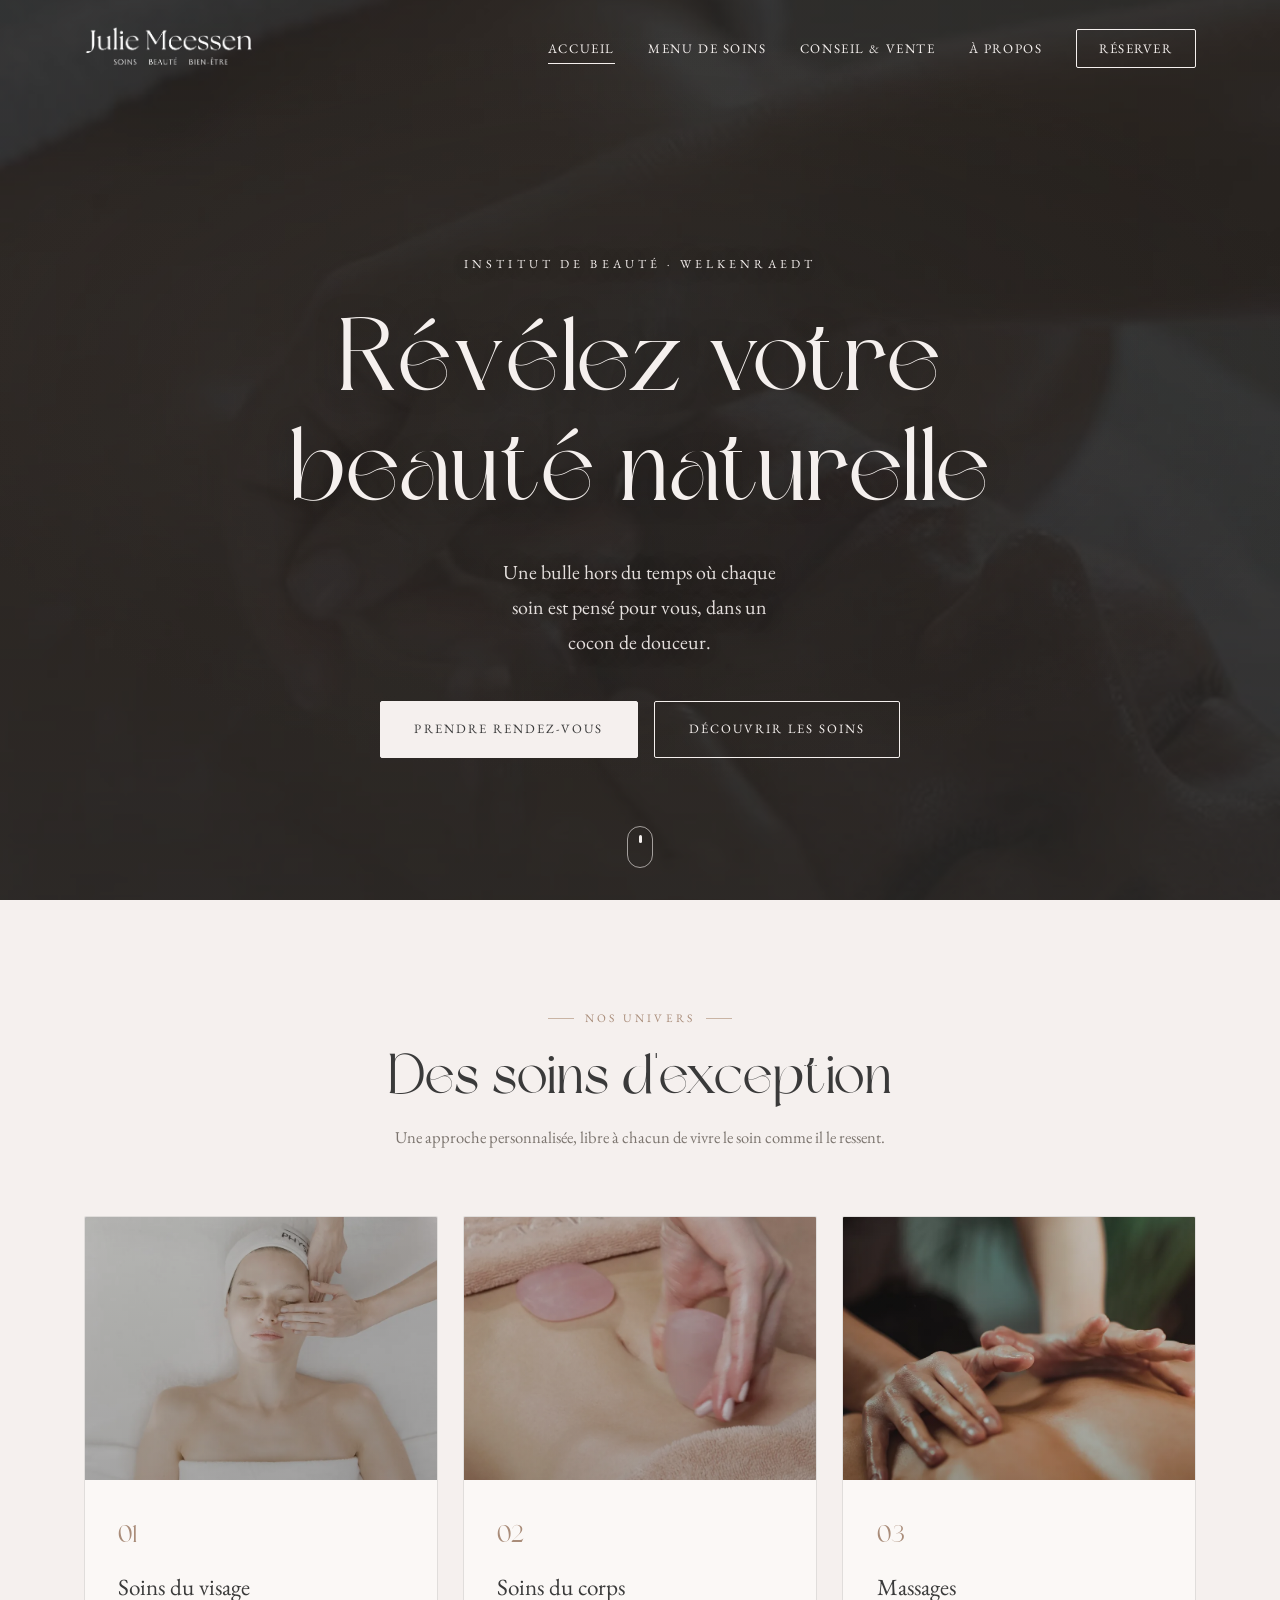
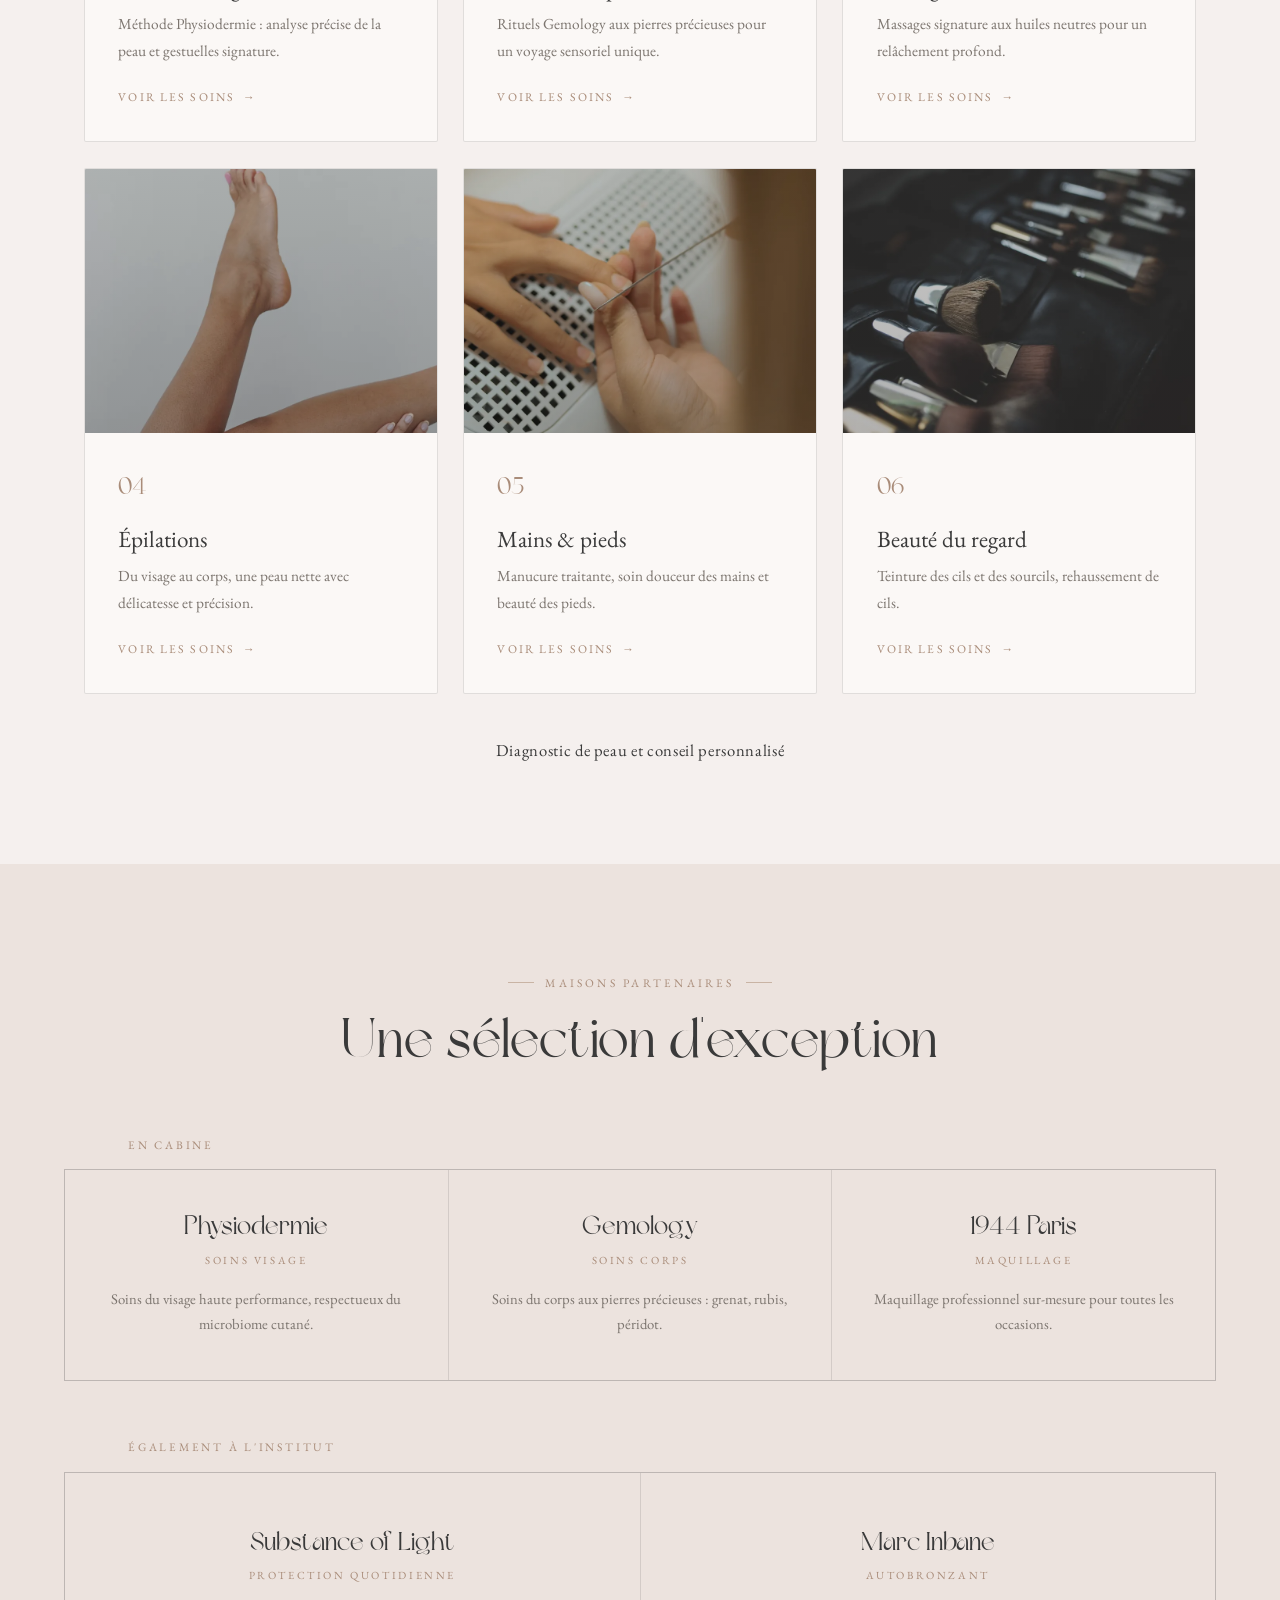
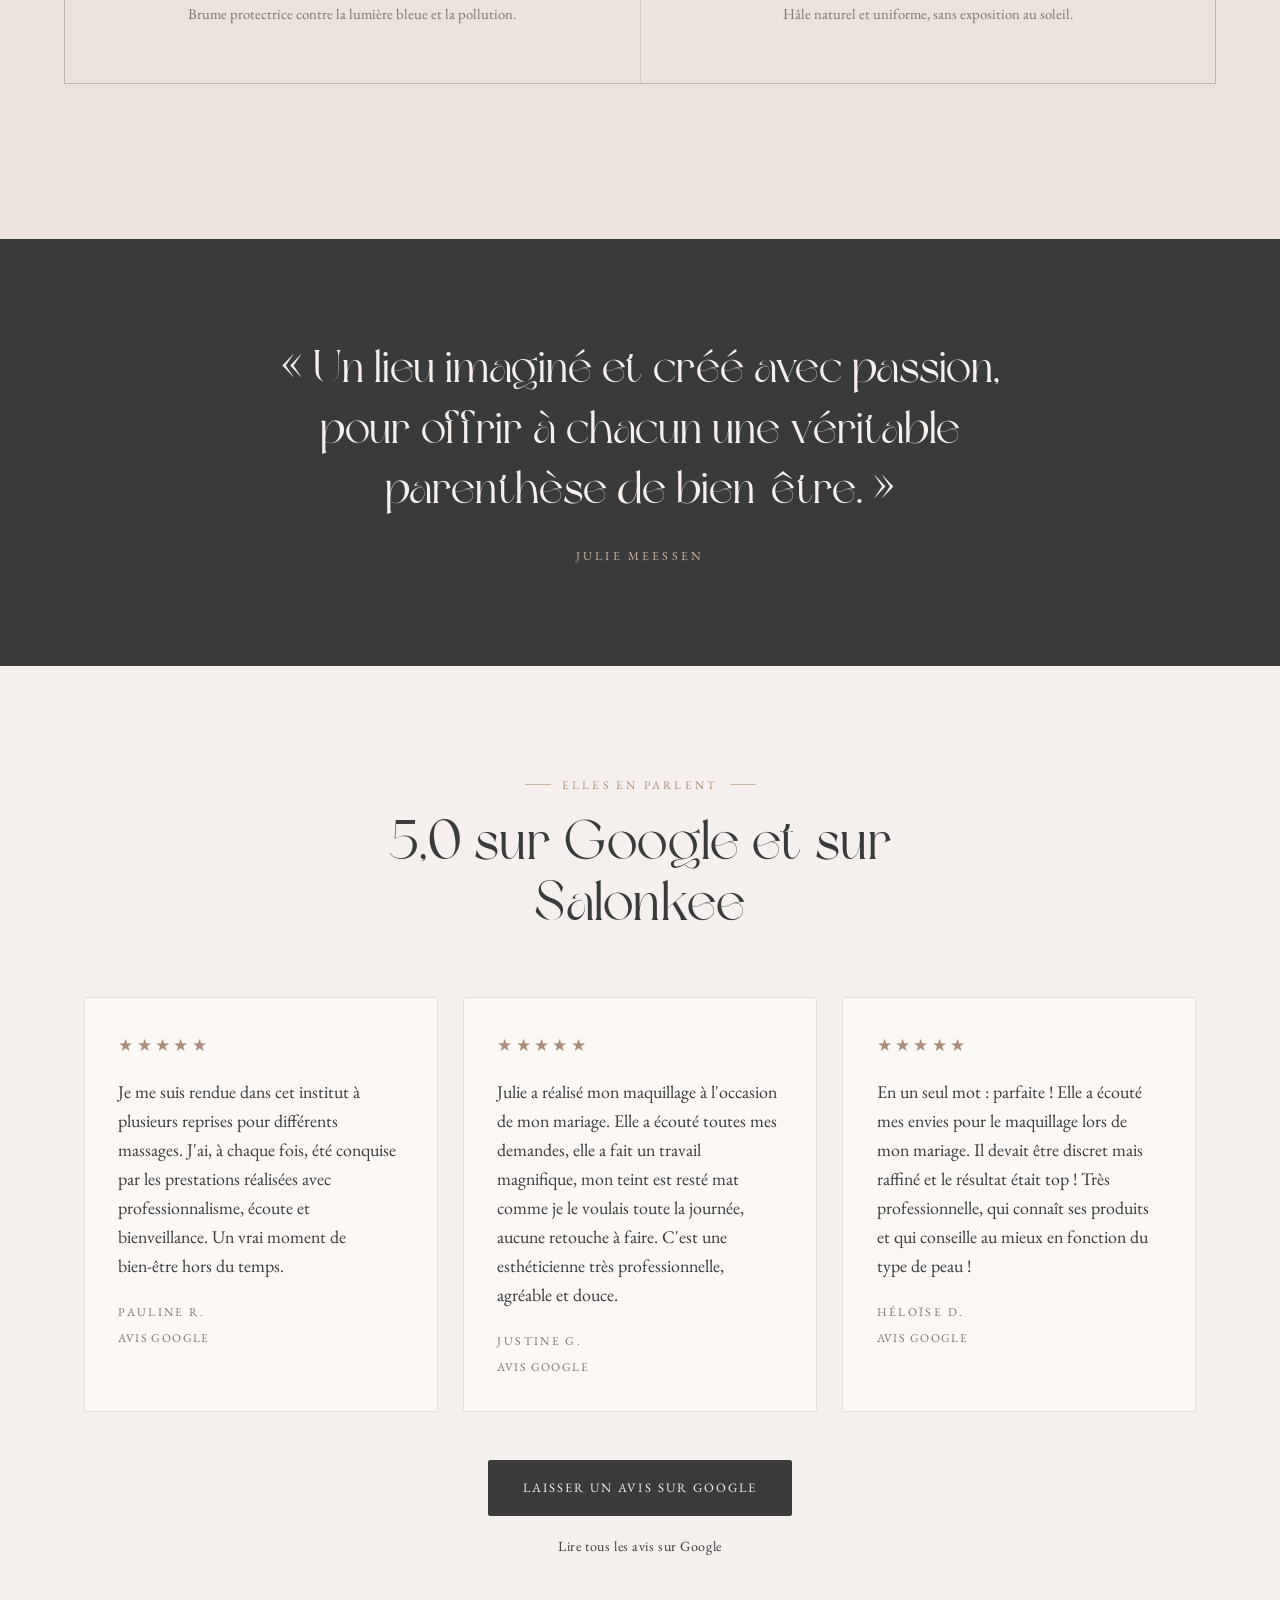
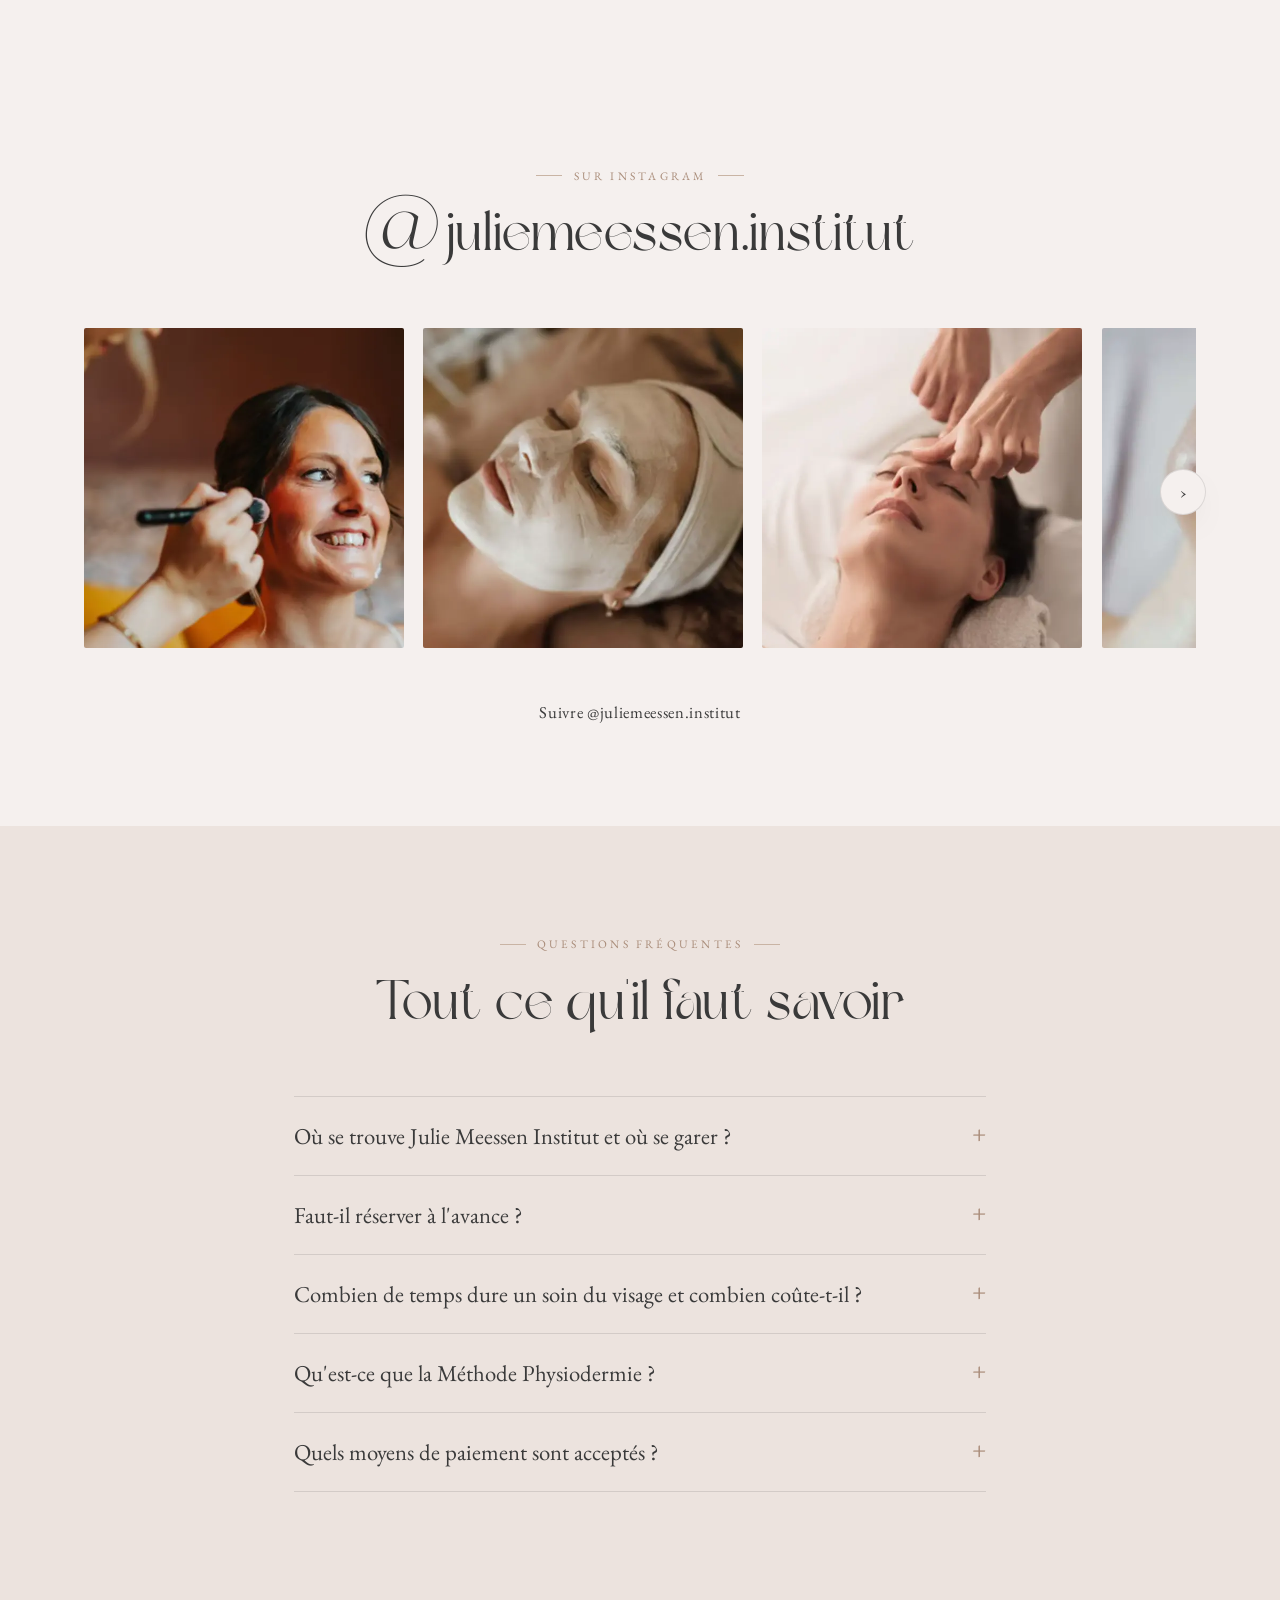
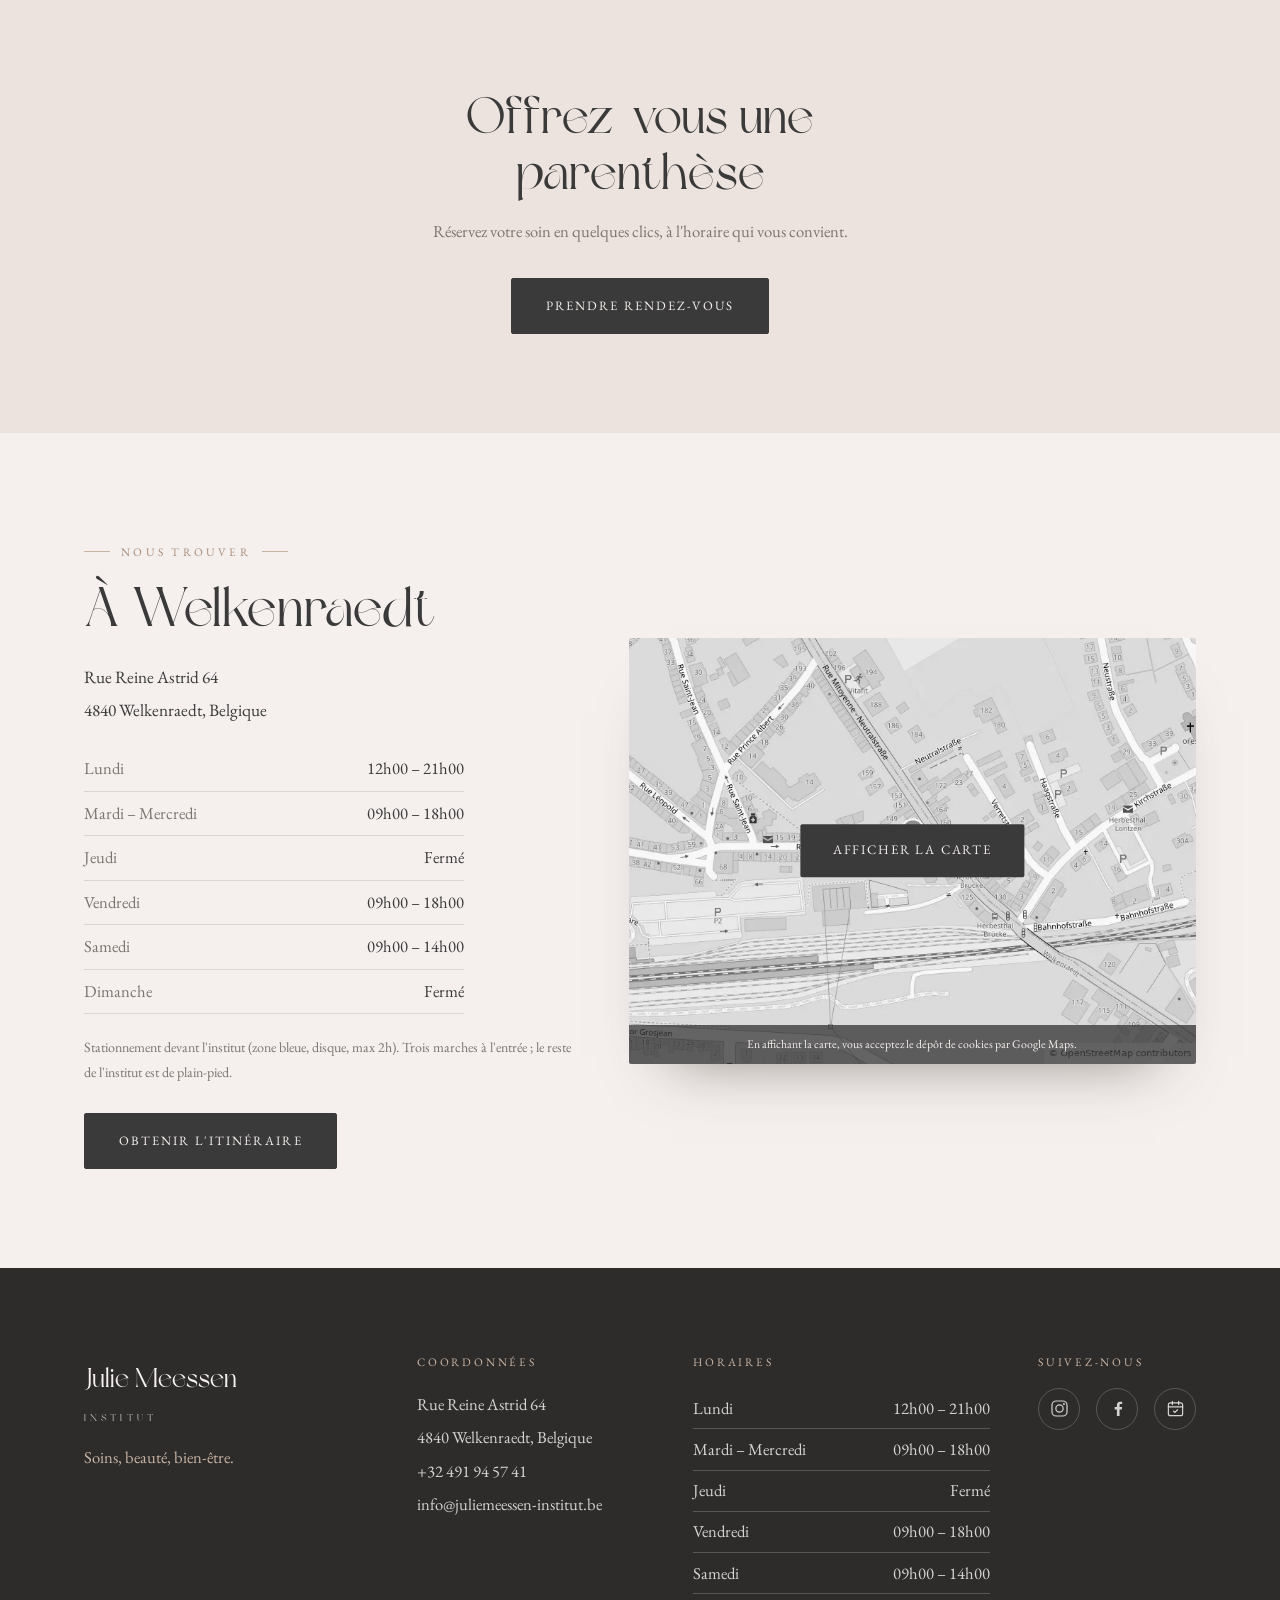
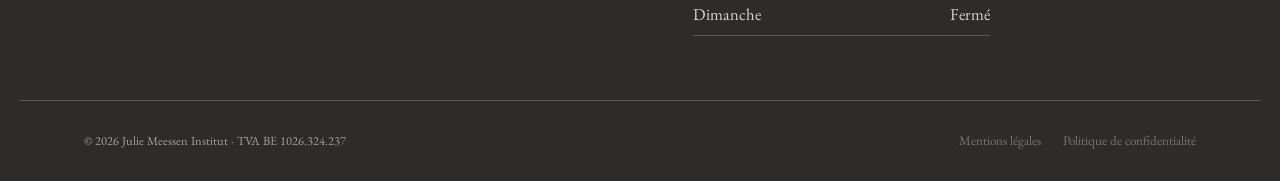
==== commit 0a4f75a6: "contenu: prestations mises à jour, Ouate et Origine retirées des cartes, footer - Ouate et Origine n" ====
--- a/index.html
+++ b/index.html
@@ -8,14 +8,14 @@
        SEO — ciblage local Welkenraedt
   ============================================================ -->
   <title>Julie Meessen Institut — Institut de beauté à Welkenraedt</title>
-  <meta name="description" content="Institut de beauté à Welkenraedt. Soins du visage, soins du corps, massages, épilations et maquillage. Révélez votre beauté naturelle." />
+  <meta name="description" content="Institut de beauté à Welkenraedt. Soins du visage, soins du corps, massages, épilations et beauté du regard. Révélez votre beauté naturelle." />
   <link rel="canonical" href="https://www.juliemeessen-institut.be/" />
 
   <!-- Open Graph (partage Facebook / Instagram) -->
   <meta property="og:type" content="website" />
   <meta property="og:locale" content="fr_BE" />
   <meta property="og:title" content="Julie Meessen Institut — Institut de beauté à Welkenraedt" />
-  <meta property="og:description" content="Institut de beauté à Welkenraedt. Soins du visage, soins du corps, massages, épilations et maquillage. Révélez votre beauté naturelle." />
+  <meta property="og:description" content="Institut de beauté à Welkenraedt. Soins du visage, soins du corps, massages, épilations et beauté du regard. Révélez votre beauté naturelle." />
   <meta property="og:url" content="https://www.juliemeessen-institut.be/" />
   <meta property="og:site_name" content="Julie Meessen Institut" />
   <meta property="og:image" content="https://www.juliemeessen-institut.be/assets/images/og-image.jpg" />
@@ -25,7 +25,7 @@
   <meta property="og:image:alt" content="Julie Meessen en cabine, dans son institut de beauté à Welkenraedt" />
   <meta name="twitter:card" content="summary_large_image" />
   <meta name="twitter:title" content="Julie Meessen Institut — Institut de beauté à Welkenraedt" />
-  <meta name="twitter:description" content="Institut de beauté à Welkenraedt. Soins du visage, soins du corps, massages, épilations et maquillage. Révélez votre beauté naturelle." />
+  <meta name="twitter:description" content="Institut de beauté à Welkenraedt. Soins du visage, soins du corps, massages, épilations et beauté du regard. Révélez votre beauté naturelle." />
   <meta name="twitter:image" content="https://www.juliemeessen-institut.be/assets/images/og-image.jpg" />
   <meta name="twitter:image:alt" content="Julie Meessen en cabine, dans son institut de beauté à Welkenraedt" />
 
@@ -59,7 +59,7 @@
         "@type": "BeautySalon",
         "@id": "https://www.juliemeessen-institut.be/#institut",
         "name": "Julie Meessen Institut",
-        "description": "Institut de beauté à Welkenraedt : soins du visage Méthode Physiodermie, rituels corps Gemology, massages, épilations, beauté des mains et des pieds et maquillage 1944 Paris.",
+        "description": "Institut de beauté à Welkenraedt : soins du visage Méthode Physiodermie, rituels corps Gemology, massages, épilations, beauté des mains et des pieds et beauté du regard.",
         "image": "https://www.juliemeessen-institut.be/assets/images/og-image.jpg",
         "logo": "https://www.juliemeessen-institut.be/assets/images/logo-dark.png",
         "url": "https://www.juliemeessen-institut.be/",
@@ -163,7 +163,7 @@
             "name": "Faut-il réserver à l'avance ?",
             "acceptedAnswer": {
               "@type": "Answer",
-              "text": "Oui, l'institut fonctionne uniquement sur rendez-vous. La réservation se fait en ligne sur Salonkee, à toute heure, ou par téléphone au 0491 94 57 41. Les soins de 90 minutes et les maquillages de mariage se réservent idéalement plusieurs semaines à l'avance."
+              "text": "Oui, l'institut fonctionne uniquement sur rendez-vous. La réservation se fait en ligne sur Salonkee, à toute heure, ou par téléphone au 0491 94 57 41. Les soins de 90 minutes se réservent idéalement plusieurs semaines à l'avance."
             }
           },
           {
@@ -195,6 +195,10 @@
     ]
   }
   </script>
+  <!-- Mesure d'audience Umami : sans cookies, n'enregistre aucune donnée personnelle -->
+  <script defer src="https://cloud.umami.is/script.js" data-website-id="1124ee70-fb61-4c8d-be3d-ac3a2cd8c27b"
+          data-domains="www.juliemeessen-institut.be,juliemeessen-institut.be"
+          data-do-not-track="true"></script>
 </head>
 
 <body>
@@ -207,8 +211,8 @@
   <header class="site-header" id="header" data-header>
     <div class="header__inner">
       <a href="index.html" class="header__logo" aria-label="Julie Meessen Institut — accueil">
-        <img src="assets/images/logo-white.png" alt="Julie Meessen Institut" class="header__logo-img header__logo-img--light" />
-        <img src="assets/images/logo-dark.png" alt="" aria-hidden="true" class="header__logo-img header__logo-img--dark" />
+        <img width="762" height="194" src="assets/images/logo-white.png" alt="Julie Meessen Institut" class="header__logo-img header__logo-img--light" />
+        <img width="762" height="194" src="assets/images/logo-dark.png" alt="" aria-hidden="true" class="header__logo-img header__logo-img--dark" />
       </a>
 
       <nav class="header__nav" aria-label="Navigation principale">
@@ -223,7 +227,7 @@
           <li><a href="a-propos.html">À propos</a></li>
           <li>
             <a href="https://salonkee.be/salon/julie-meessen-institut?lang=fr"
-               class="nav-cta" target="_blank" rel="noopener">Réserver</a>
+               class="nav-cta" target="_blank" rel="noopener" data-umami-event="Réservation Salonkee" data-umami-event-page="accueil" data-umami-event-zone="en-tête">Réserver</a>
           </li>
         </ul>
       </nav>
@@ -250,7 +254,7 @@
         </p>
         <div class="hero__actions" data-reveal>
           <a href="https://salonkee.be/salon/julie-meessen-institut?lang=fr"
-             class="btn btn--primary" target="_blank" rel="noopener">
+             class="btn btn--primary" target="_blank" rel="noopener" data-umami-event="Réservation Salonkee" data-umami-event-page="accueil" data-umami-event-zone="hero">
             Prendre rendez-vous
           </a>
           <a href="menu-de-soins.html" class="btn btn--ghost">Découvrir les soins</a>
@@ -277,7 +281,7 @@
       <ul class="services__grid">
         <li class="service-card" data-reveal>
           <a class="service-card__media" href="menu-de-soins.html#visage" tabindex="-1" aria-hidden="true">
-            <img src="assets/images/service-visage.webp" alt="Soin du visage Méthode Physiodermie, cliente allongée les yeux fermés" loading="lazy" />
+            <img width="900" height="675" src="assets/images/service-visage.webp" alt="Soin du visage Méthode Physiodermie, cliente allongée les yeux fermés" loading="lazy" />
           </a>
           <div class="service-card__body">
             <span class="service-card__index">01</span>
@@ -289,7 +293,7 @@
 
         <li class="service-card" data-reveal>
           <a class="service-card__media" href="menu-de-soins.html#corps" tabindex="-1" aria-hidden="true">
-            <img src="assets/images/service-corps.webp" alt="Rituel corps Gemology aux pierres de quartz rose" loading="lazy" />
+            <img width="900" height="675" src="assets/images/service-corps.webp" alt="Rituel corps Gemology aux pierres de quartz rose" loading="lazy" />
           </a>
           <div class="service-card__body">
             <span class="service-card__index">02</span>
@@ -301,19 +305,19 @@
 
         <li class="service-card" data-reveal>
           <a class="service-card__media" href="menu-de-soins.html#massages" tabindex="-1" aria-hidden="true">
-            <img src="assets/images/service-massages.webp" alt="Mains en train de masser le dos" loading="lazy" />
+            <img width="900" height="675" src="assets/images/service-massages.webp" alt="Mains en train de masser le dos" loading="lazy" />
           </a>
           <div class="service-card__body">
             <span class="service-card__index">03</span>
             <h3 class="service-card__title">Massages</h3>
-            <p class="service-card__desc">Massages signature aux huiles précieuses pour un relâchement profond.</p>
+            <p class="service-card__desc">Massages signature aux huiles neutres pour un relâchement profond.</p>
             <a href="menu-de-soins.html#massages" class="service-card__link">Voir les soins</a>
           </div>
         </li>
 
         <li class="service-card" data-reveal>
           <a class="service-card__media" href="menu-de-soins.html#epilations" tabindex="-1" aria-hidden="true">
-            <img src="assets/images/service-epilations.webp" alt="Jambes lisses après une épilation" loading="lazy" />
+            <img width="900" height="675" src="assets/images/service-epilations.webp" alt="Jambes lisses après une épilation" loading="lazy" />
           </a>
           <div class="service-card__body">
             <span class="service-card__index">04</span>
@@ -325,25 +329,25 @@
 
         <li class="service-card" data-reveal>
           <a class="service-card__media" href="menu-de-soins.html#mains" tabindex="-1" aria-hidden="true">
-            <img src="assets/images/service-mains.webp" alt="Soin des ongles en cours" loading="lazy" />
+            <img width="900" height="675" src="assets/images/service-mains.webp" alt="Soin des ongles en cours" loading="lazy" />
           </a>
           <div class="service-card__body">
             <span class="service-card__index">05</span>
             <h3 class="service-card__title">Mains &amp; pieds</h3>
-            <p class="service-card__desc">Manucure, vernis semi-permanent et soins douceur pour des mains soignées.</p>
+            <p class="service-card__desc">Manucure traitante, soin douceur des mains et beauté des pieds.</p>
             <a href="menu-de-soins.html#mains" class="service-card__link">Voir les soins</a>
           </div>
         </li>
 
         <li class="service-card" data-reveal>
-          <a class="service-card__media" href="menu-de-soins.html#maquillage" tabindex="-1" aria-hidden="true">
-            <img src="assets/images/service-maquillage.webp" alt="Trousse de pinceaux de maquillage" loading="lazy" />
+          <a class="service-card__media" href="menu-de-soins.html#regard" tabindex="-1" aria-hidden="true">
+            <img width="900" height="675" src="assets/images/service-maquillage.webp" alt="Trousse de pinceaux de maquillage" loading="lazy" />
           </a>
           <div class="service-card__body">
             <span class="service-card__index">06</span>
-            <h3 class="service-card__title">Maquillage</h3>
-            <p class="service-card__desc">Maquillage sur-mesure 1944 Paris, teinture et rehaussement des cils.</p>
-            <a href="menu-de-soins.html#maquillage" class="service-card__link">Voir les soins</a>
+            <h3 class="service-card__title">Beauté du regard</h3>
+            <p class="service-card__desc">Teinture des cils et des sourcils, rehaussement de cils.</p>
+            <a href="menu-de-soins.html#regard" class="service-card__link">Voir les soins</a>
           </div>
         </li>
       </ul>
@@ -363,14 +367,14 @@
       </header>
 
       <p class="brands__label" data-reveal>En cabine</p>
-      <ul class="brands__grid">
+      <ul class="brands__grid brands__grid--three">
         <li class="brand-card" data-reveal>
           <div class="brand-card__body">
             <h3 class="brand-card__name">Physiodermie</h3>
             <p class="brand-card__origin">Soins visage</p>
             <p class="brand-card__desc">Soins du visage haute performance, respectueux du microbiome cutané.</p>
           </div>
-          <img class="brand-card__logo" src="assets/images/marques/physiodermie.webp" alt="" aria-hidden="true" loading="lazy" width="440" height="110" />
+          <img class="brand-card__logo" src="assets/images/marques/physiodermie.webp" alt="" aria-hidden="true" loading="lazy" width="440" height="85" />
         </li>
         <li class="brand-card" data-reveal>
           <div class="brand-card__body">
@@ -378,15 +382,7 @@
             <p class="brand-card__origin">Soins corps</p>
             <p class="brand-card__desc">Soins du corps aux pierres précieuses : grenat, rubis, péridot.</p>
           </div>
-          <img class="brand-card__logo" src="assets/images/marques/gemology.webp" alt="" aria-hidden="true" loading="lazy" width="440" height="110" />
-        </li>
-        <li class="brand-card" data-reveal>
-          <div class="brand-card__body">
-            <h3 class="brand-card__name">Origine Spa</h3>
-            <p class="brand-card__origin">Massages &amp; bien-être</p>
-            <p class="brand-card__desc">Massages signature aux huiles précieuses pour une détente profonde.</p>
-          </div>
-          <img class="brand-card__logo" src="assets/images/marques/origine.webp" alt="" aria-hidden="true" loading="lazy" width="440" height="110" />
+          <img class="brand-card__logo" src="assets/images/marques/gemology.webp" alt="" aria-hidden="true" loading="lazy" width="440" height="87" />
         </li>
         <li class="brand-card" data-reveal>
           <div class="brand-card__body">
@@ -394,27 +390,19 @@
             <p class="brand-card__origin">Maquillage</p>
             <p class="brand-card__desc">Maquillage professionnel sur-mesure pour toutes les occasions.</p>
           </div>
-          <img class="brand-card__logo" src="assets/images/marques/1944-paris.webp" alt="" aria-hidden="true" loading="lazy" width="440" height="110" />
+          <img class="brand-card__logo" src="assets/images/marques/1944-paris.webp" alt="" aria-hidden="true" loading="lazy" width="440" height="326" />
         </li>
       </ul>
 
       <p class="brands__label" data-reveal>Également à l'institut</p>
-      <ul class="brands__grid brands__grid--three">
-        <li class="brand-card" data-reveal>
-          <div class="brand-card__body">
-            <h3 class="brand-card__name">Ouate</h3>
-            <p class="brand-card__origin">Soins enfants</p>
-            <p class="brand-card__desc">Cosmétiques naturels pensés pour la peau des enfants.</p>
-          </div>
-          <img class="brand-card__logo" src="assets/images/marques/ouate.webp" alt="" aria-hidden="true" loading="lazy" width="440" height="110" />
-        </li>
+      <ul class="brands__grid brands__grid--two">
         <li class="brand-card" data-reveal>
           <div class="brand-card__body">
             <h3 class="brand-card__name">Substance of Light</h3>
             <p class="brand-card__origin">Protection quotidienne</p>
             <p class="brand-card__desc">Brume protectrice contre la lumière bleue et la pollution.</p>
           </div>
-          <img class="brand-card__logo" src="assets/images/marques/substance-of-light.webp" alt="" aria-hidden="true" loading="lazy" width="440" height="110" />
+          <img class="brand-card__logo" src="assets/images/marques/substance-of-light.webp" alt="" aria-hidden="true" loading="lazy" width="440" height="60" />
         </li>
         <li class="brand-card" data-reveal>
           <div class="brand-card__body">
@@ -422,7 +410,7 @@
             <p class="brand-card__origin">Autobronzant</p>
             <p class="brand-card__desc">Hâle naturel et uniforme, sans exposition au soleil.</p>
           </div>
-          <img class="brand-card__logo" src="assets/images/marques/marc-inbane.webp" alt="" aria-hidden="true" loading="lazy" width="440" height="110" />
+          <img class="brand-card__logo" src="assets/images/marques/marc-inbane.webp" alt="" aria-hidden="true" loading="lazy" width="440" height="50" />
         </li>
       </ul>
     </section>
@@ -466,9 +454,9 @@
 
       <div class="testimonials__cta" data-reveal>
         <a href="https://search.google.com/local/writereview?placeid=ChIJWcVOA1CPwEcR8ce0fCh-joQ"
-           class="btn btn--primary" target="_blank" rel="noopener">Laisser un avis sur Google</a>
+           class="btn btn--primary" target="_blank" rel="noopener" data-umami-event="Laisser un avis Google" data-umami-event-page="accueil" data-umami-event-zone="avis">Laisser un avis sur Google</a>
         <p class="testimonials__more">
-          <a href="https://www.google.com/maps/place/?q=place_id:ChIJWcVOA1CPwEcR8ce0fCh-joQ" target="_blank" rel="noopener" class="link-underline">Lire tous les avis sur Google</a>
+          <a href="https://www.google.com/maps/place/?q=place_id:ChIJWcVOA1CPwEcR8ce0fCh-joQ" target="_blank" rel="noopener" class="link-underline" data-umami-event="Lire les avis Google" data-umami-event-page="accueil" data-umami-event-zone="avis">Lire tous les avis sur Google</a>
         </p>
       </div>
     </section>
@@ -488,18 +476,18 @@
         <ul class="instagram__track" data-instagram-feed>
           <!-- Visuels de repli : remplacés à l'exécution par assets/instagram.json,
                alimenté par .github/workflows/instagram.yml -->
-          <li class="instagram__item"><a href="https://www.instagram.com/juliemeessen.institut/" target="_blank" rel="noopener"><img src="assets/images/insta-1.webp" alt="Publication Instagram de l'institut" loading="lazy" /></a></li>
-          <li class="instagram__item"><a href="https://www.instagram.com/juliemeessen.institut/" target="_blank" rel="noopener"><img src="assets/images/insta-2.webp" alt="Publication Instagram de l'institut" loading="lazy" /></a></li>
-          <li class="instagram__item"><a href="https://www.instagram.com/juliemeessen.institut/" target="_blank" rel="noopener"><img src="assets/images/insta-3.webp" alt="Publication Instagram de l'institut" loading="lazy" /></a></li>
-          <li class="instagram__item"><a href="https://www.instagram.com/juliemeessen.institut/" target="_blank" rel="noopener"><img src="assets/images/insta-4.webp" alt="Publication Instagram de l'institut" loading="lazy" /></a></li>
-          <li class="instagram__item"><a href="https://www.instagram.com/juliemeessen.institut/" target="_blank" rel="noopener"><img src="assets/images/insta-5.webp" alt="Publication Instagram de l'institut" loading="lazy" /></a></li>
-          <li class="instagram__item"><a href="https://www.instagram.com/juliemeessen.institut/" target="_blank" rel="noopener"><img src="assets/images/insta-6.webp" alt="Publication Instagram de l'institut" loading="lazy" /></a></li>
+          <li class="instagram__item"><a href="https://www.instagram.com/juliemeessen.institut/" target="_blank" rel="noopener" data-umami-event="Instagram" data-umami-event-page="accueil" data-umami-event-zone="avis"><img width="600" height="600" src="assets/images/insta-1.webp" alt="Publication Instagram de l'institut" loading="lazy" /></a></li>
+          <li class="instagram__item"><a href="https://www.instagram.com/juliemeessen.institut/" target="_blank" rel="noopener" data-umami-event="Instagram" data-umami-event-page="accueil" data-umami-event-zone="avis"><img width="600" height="600" src="assets/images/insta-2.webp" alt="Publication Instagram de l'institut" loading="lazy" /></a></li>
+          <li class="instagram__item"><a href="https://www.instagram.com/juliemeessen.institut/" target="_blank" rel="noopener" data-umami-event="Instagram" data-umami-event-page="accueil" data-umami-event-zone="avis"><img width="600" height="600" src="assets/images/insta-3.webp" alt="Publication Instagram de l'institut" loading="lazy" /></a></li>
+          <li class="instagram__item"><a href="https://www.instagram.com/juliemeessen.institut/" target="_blank" rel="noopener" data-umami-event="Instagram" data-umami-event-page="accueil" data-umami-event-zone="avis"><img width="600" height="600" src="assets/images/insta-4.webp" alt="Publication Instagram de l'institut" loading="lazy" /></a></li>
+          <li class="instagram__item"><a href="https://www.instagram.com/juliemeessen.institut/" target="_blank" rel="noopener" data-umami-event="Instagram" data-umami-event-page="accueil" data-umami-event-zone="avis"><img width="600" height="600" src="assets/images/insta-5.webp" alt="Publication Instagram de l'institut" loading="lazy" /></a></li>
+          <li class="instagram__item"><a href="https://www.instagram.com/juliemeessen.institut/" target="_blank" rel="noopener" data-umami-event="Instagram" data-umami-event-page="accueil" data-umami-event-zone="avis"><img width="600" height="600" src="assets/images/insta-6.webp" alt="Publication Instagram de l'institut" loading="lazy" /></a></li>
         </ul>
         <button class="carousel-btn carousel-btn--next" aria-label="Publications suivantes">›</button>
       </div>
 
       <p class="instagram__cta" data-reveal>
-        <a href="https://www.instagram.com/juliemeessen.institut/" target="_blank" rel="noopener" class="link-underline">
+        <a href="https://www.instagram.com/juliemeessen.institut/" target="_blank" rel="noopener" class="link-underline" data-umami-event="Instagram" data-umami-event-page="accueil" data-umami-event-zone="avis">
           Suivre @juliemeessen.institut
         </a>
       </p>
@@ -522,7 +510,7 @@
 
         <details class="faq__item">
           <summary class="faq__q">Faut-il réserver à l'avance&nbsp;?</summary>
-          <div class="faq__a"><p>Oui, l'institut fonctionne uniquement sur rendez-vous. La réservation se fait en ligne sur Salonkee, à toute heure, ou par téléphone au 0491 94 57 41. Les soins de 90 minutes et les maquillages de mariage se réservent idéalement plusieurs semaines à l'avance.</p></div>
+          <div class="faq__a"><p>Oui, l'institut fonctionne uniquement sur rendez-vous. La réservation se fait en ligne sur Salonkee, à toute heure, ou par téléphone au 0491 94 57 41. Les soins de 90 minutes se réservent idéalement plusieurs semaines à l'avance.</p></div>
         </details>
 
         <details class="faq__item">
@@ -550,7 +538,7 @@
         <h2 class="cta-band__title">Offrez-vous une parenthèse</h2>
         <p class="cta-band__text">Réservez votre soin en quelques clics, à l'horaire qui vous convient.</p>
         <a href="https://salonkee.be/salon/julie-meessen-institut?lang=fr"
-           class="btn btn--primary" target="_blank" rel="noopener">
+           class="btn btn--primary" target="_blank" rel="noopener" data-umami-event="Réservation Salonkee" data-umami-event-page="accueil" data-umami-event-zone="bandeau réservation">
           Prendre rendez-vous
         </a>
       </div>
@@ -577,14 +565,14 @@
             <div><dt>Dimanche</dt><dd>Fermé</dd></div>
           </dl>
           <p class="findus__note">Stationnement devant l'institut (zone bleue, disque, max 2h). Trois marches à l'entrée&nbsp;; le reste de l'institut est de plain-pied.</p>
-          <a class="btn btn--primary" href="https://www.google.com/maps/dir/?api=1&amp;destination=Rue+Reine+Astrid+64,+4840+Welkenraedt" target="_blank" rel="noopener">Obtenir l'itinéraire</a>
+          <a class="btn btn--primary" href="https://www.google.com/maps/dir/?api=1&amp;destination=Rue+Reine+Astrid+64,+4840+Welkenraedt" target="_blank" rel="noopener" data-umami-event="Itinéraire" data-umami-event-page="accueil" data-umami-event-zone="nous trouver">Obtenir l'itinéraire</a>
         </div>
         <div class="findus__map" data-reveal>
           <div class="map-facade" data-map-facade
                data-map-src="https://www.google.com/maps?q=Rue%20Reine%20Astrid%2064,%204840%20Welkenraedt,%20Belgique&amp;output=embed"
                data-map-title="Localisation de Julie Meessen Institut à Welkenraedt">
             <img src="assets/images/map-welkenraedt.webp" alt="Plan de situation de l'institut, Rue Reine Astrid 64 à Welkenraedt" loading="lazy" width="800" height="600" />
-            <button type="button" class="map-facade__btn">Afficher la carte</button>
+            <button type="button" class="map-facade__btn" data-umami-event="Afficher la carte" data-umami-event-page="accueil">Afficher la carte</button>
             <p class="map-facade__note">En affichant la carte, vous acceptez le dépôt de cookies par Google Maps.</p>
           </div>
         </div>
@@ -601,7 +589,7 @@
 
       <div class="footer-col footer-col--brand">
         <p class="footer-logo">Julie Meessen <span>Institut</span></p>
-        <p class="footer-tagline">Révélez votre beauté naturelle.</p>
+        <p class="footer-tagline">Soins, beauté, bien-être.</p>
       </div>
 
       <div class="footer-col">
@@ -609,8 +597,8 @@
         <address class="footer-address">
           Rue Reine Astrid 64<br />
           4840 Welkenraedt, Belgique<br />
-          <a href="tel:+32491945741">+32 491 94 57 41</a><br />
-          <a href="mailto:info@juliemeessen-institut.be">info@juliemeessen-institut.be</a>
+          <a href="tel:+32491945741" data-umami-event="Appel téléphone" data-umami-event-page="accueil" data-umami-event-zone="pied de page">+32 491 94 57 41</a><br />
+          <a href="mailto:info@juliemeessen-institut.be" data-umami-event="E-mail" data-umami-event-page="accueil" data-umami-event-zone="pied de page">info@juliemeessen-institut.be</a>
         </address>
       </div>
 
@@ -630,17 +618,17 @@
         <h3 class="footer-col__title">Suivez-nous</h3>
         <ul class="footer-social footer-social--icons">
           <li>
-            <a href="https://www.instagram.com/juliemeessen.institut/" target="_blank" rel="noopener" aria-label="Instagram de Julie Meessen Institut" title="Instagram">
+            <a href="https://www.instagram.com/juliemeessen.institut/" target="_blank" rel="noopener" aria-label="Instagram de Julie Meessen Institut" title="Instagram" data-umami-event="Instagram" data-umami-event-page="accueil" data-umami-event-zone="pied de page">
               <svg viewBox="0 0 24 24" aria-hidden="true" focusable="false"><rect x="2.5" y="2.5" width="19" height="19" rx="5.5" /><circle cx="12" cy="12" r="4.6" /><circle cx="17.6" cy="6.4" r="1.25" class="is-filled" /></svg>
             </a>
           </li>
           <li>
-            <a href="https://www.facebook.com/p/Julie-Meessen-Institut-61581154431038/" target="_blank" rel="noopener" aria-label="Facebook de Julie Meessen Institut" title="Facebook">
+            <a href="https://www.facebook.com/p/Julie-Meessen-Institut-61581154431038/" target="_blank" rel="noopener" aria-label="Facebook de Julie Meessen Institut" title="Facebook" data-umami-event="Facebook" data-umami-event-page="accueil" data-umami-event-zone="pied de page">
               <svg viewBox="0 0 24 24" aria-hidden="true" focusable="false"><path d="M14.6 21.5v-8.2h2.8l.42-3.25H14.6V7.97c0-.94.26-1.58 1.61-1.58h1.72V3.48a23.2 23.2 0 0 0-2.5-.13c-2.48 0-4.18 1.51-4.18 4.29v2.39H8.44v3.25h2.81v8.2z" class="is-filled" /></svg>
             </a>
           </li>
           <li>
-            <a href="https://salonkee.be/salon/julie-meessen-institut?lang=fr" target="_blank" rel="noopener" aria-label="Réserver un soin en ligne sur Salonkee" title="Réserver sur Salonkee">
+            <a href="https://salonkee.be/salon/julie-meessen-institut?lang=fr" target="_blank" rel="noopener" aria-label="Réserver un soin en ligne sur Salonkee" title="Réserver sur Salonkee" data-umami-event="Réservation Salonkee" data-umami-event-page="accueil" data-umami-event-zone="pied de page">
               <svg viewBox="0 0 24 24" aria-hidden="true" focusable="false"><rect x="3" y="5" width="18" height="16" rx="2.5" /><path d="M3 10h18M8 3v4M16 3v4" /><path d="M9.6 15.3l1.7 1.7 3.3-3.4" /></svg>
             </a>
           </li>
--- a/css/additions.css
+++ b/css/additions.css
@@ -489,7 +489,7 @@
    10. PAGE CONSEIL & VENTE — bento des maisons
    ============================================================ */
 /* La place de chaque maison reflète son poids réel dans l'activité :
-   Physiodermie occupe quatre fois la surface de Ouate. */
+   Physiodermie occupe la plus grande surface. */
 .bento {
   max-width: var(--container);
   margin: 0 auto;
@@ -830,3 +830,94 @@
   gap: 1.1rem;
 }
 .testimonials__more { margin: 0; font-size: .88rem; font-weight: 300; }
+
+/* ============================================================
+   16. PAGE 404
+   ============================================================ */
+.notfound {
+  min-height: 100vh;
+  display: grid;
+  grid-template-columns: minmax(0, 1fr) minmax(0, 1.1fr);
+  align-items: stretch;
+  background: var(--cream);
+}
+.notfound__media { position: relative; overflow: hidden; }
+.notfound__media img {
+  position: absolute;
+  inset: 0;
+  width: 100%;
+  height: 100%;
+  object-fit: cover;
+}
+.notfound__media::after {
+  content: '';
+  position: absolute;
+  inset: 0;
+  background: linear-gradient(90deg, rgba(28, 26, 25, .08), rgba(28, 26, 25, .22));
+}
+.notfound__body {
+  display: flex;
+  flex-direction: column;
+  justify-content: center;
+  align-items: flex-start;
+  padding: calc(var(--section-y) + 4rem) clamp(2rem, 6vw, 6rem) var(--section-y);
+  max-width: 640px;
+}
+.notfound__code {
+  font-family: var(--font-display);
+  font-size: clamp(5.5rem, 13vw, 10rem);
+  line-height: .9;
+  color: var(--accent-2, var(--accent));
+  opacity: .5;
+  margin: 0 0 1.4rem;
+}
+.notfound__eyebrow {
+  font-size: .72rem;
+  letter-spacing: .26em;
+  text-transform: uppercase;
+  color: var(--accent);
+  margin-bottom: .9rem;
+}
+.notfound__title {
+  font-family: var(--font-display);
+  font-size: clamp(2rem, 4vw, 3rem);
+  line-height: 1.12;
+  margin-bottom: 1.2rem;
+}
+.notfound__lead {
+  font-weight: 300;
+  line-height: 1.8;
+  color: var(--muted);
+  max-width: 44ch;
+  margin-bottom: 2rem;
+}
+.notfound__links {
+  list-style: none;
+  padding: 0;
+  margin: 0 0 2.4rem;
+  display: grid;
+  gap: .8rem;
+}
+
+@media (max-width: 860px) {
+  .notfound { grid-template-columns: 1fr; min-height: 0; }
+  .notfound__media { height: 42vh; min-height: 260px; }
+  .notfound__body { padding: 2.6rem var(--gutter) var(--section-y); max-width: none; }
+  .notfound__code { font-size: 5rem; margin-bottom: .8rem; }
+}
+
+/* ---------- Grilles ajustées (oct. 2026) --------------------
+   Grille de maisons à deux cartes, et cellule de bento pleine
+   largeur pour la dernière maison de la page Conseil & vente. */
+.brands__grid--two { grid-template-columns: repeat(2, 1fr); }
+@media (max-width: 380px) { .brands__grid--two { grid-template-columns: 1fr; } }
+
+.bento__cell--wide { grid-column: span 6; min-height: 170px; }
+@media (max-width: 860px) { .bento__cell--wide { grid-column: span 2; min-height: 160px; } }
+@media (max-width: 420px) { .bento__cell--wide { grid-column: span 1; min-height: 0; } }
+
+/* Grille de trois maisons affichée sur deux colonnes : la dernière
+   carte prend toute la largeur au lieu de laisser une case vide. */
+@media (min-width: 381px) and (max-width: 1024px) {
+  .brands__grid--three > .brand-card:last-child:nth-child(odd) { grid-column: 1 / -1; }
+}
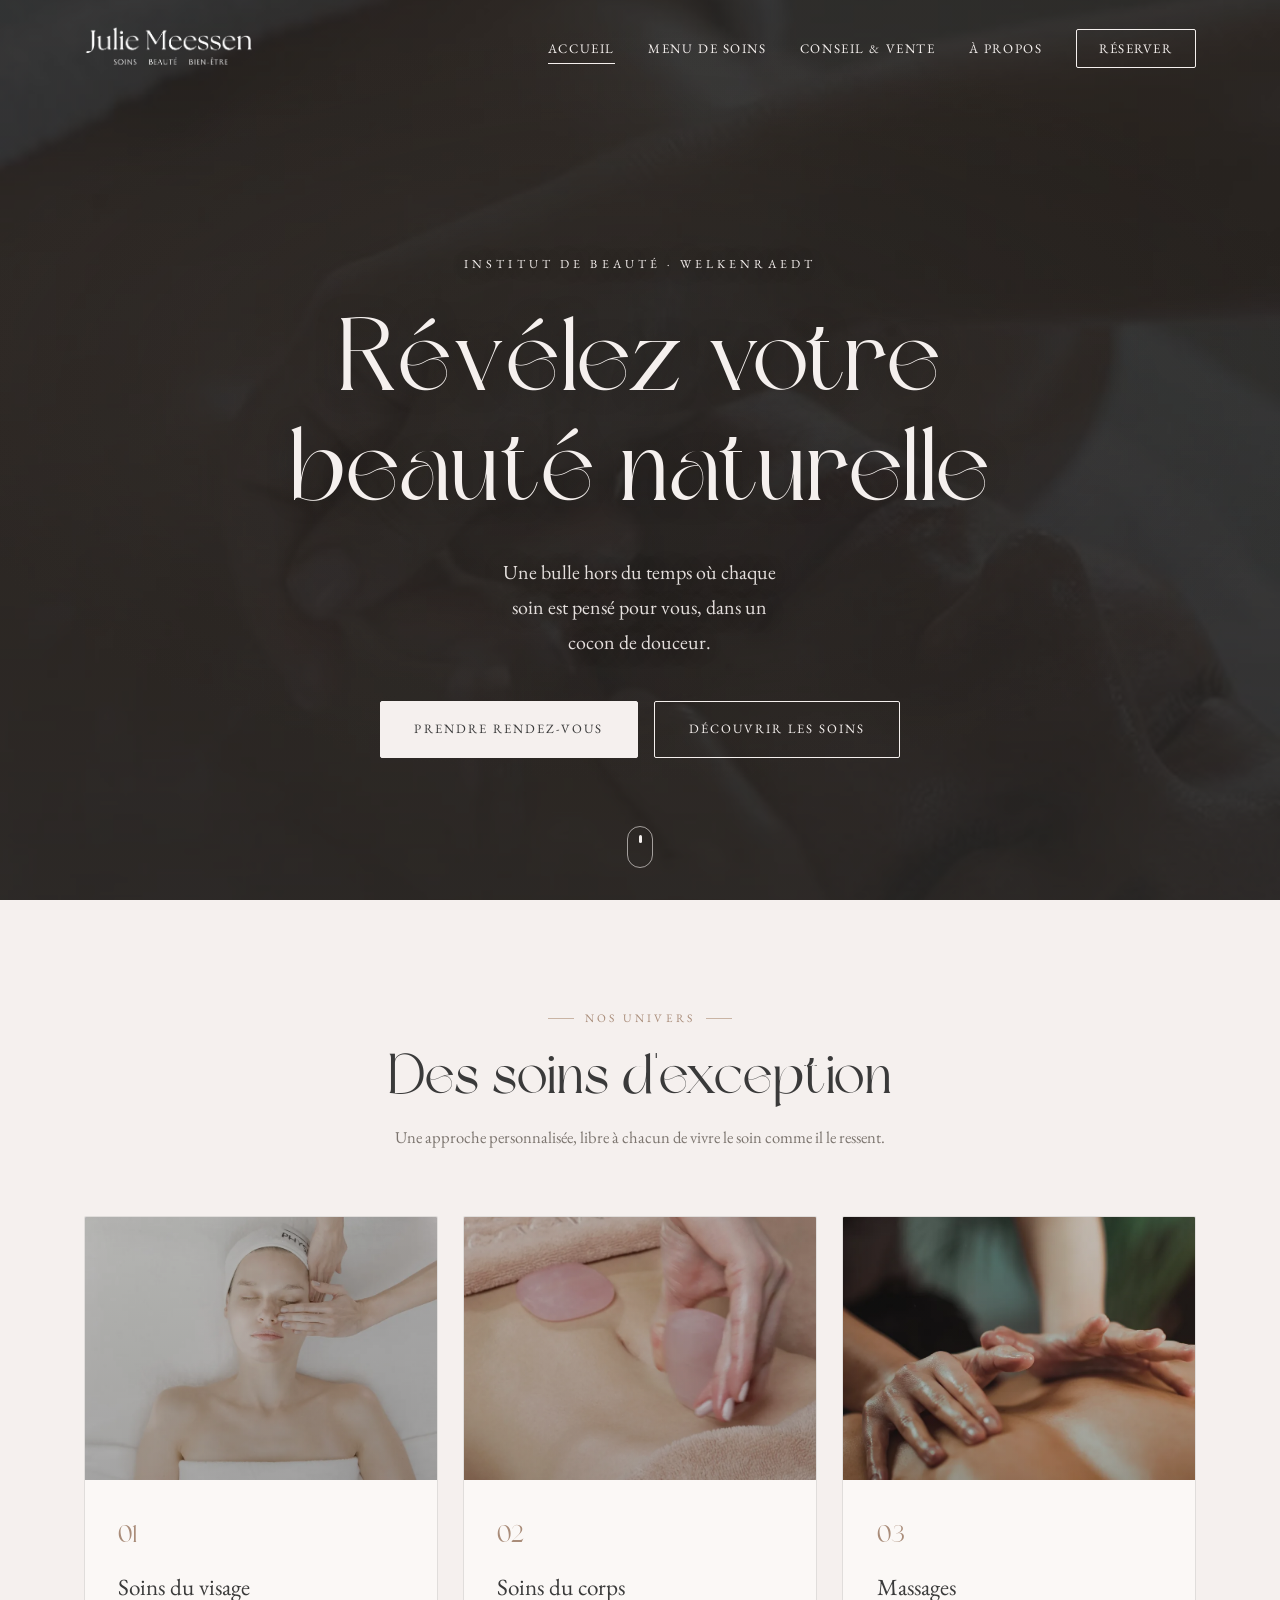
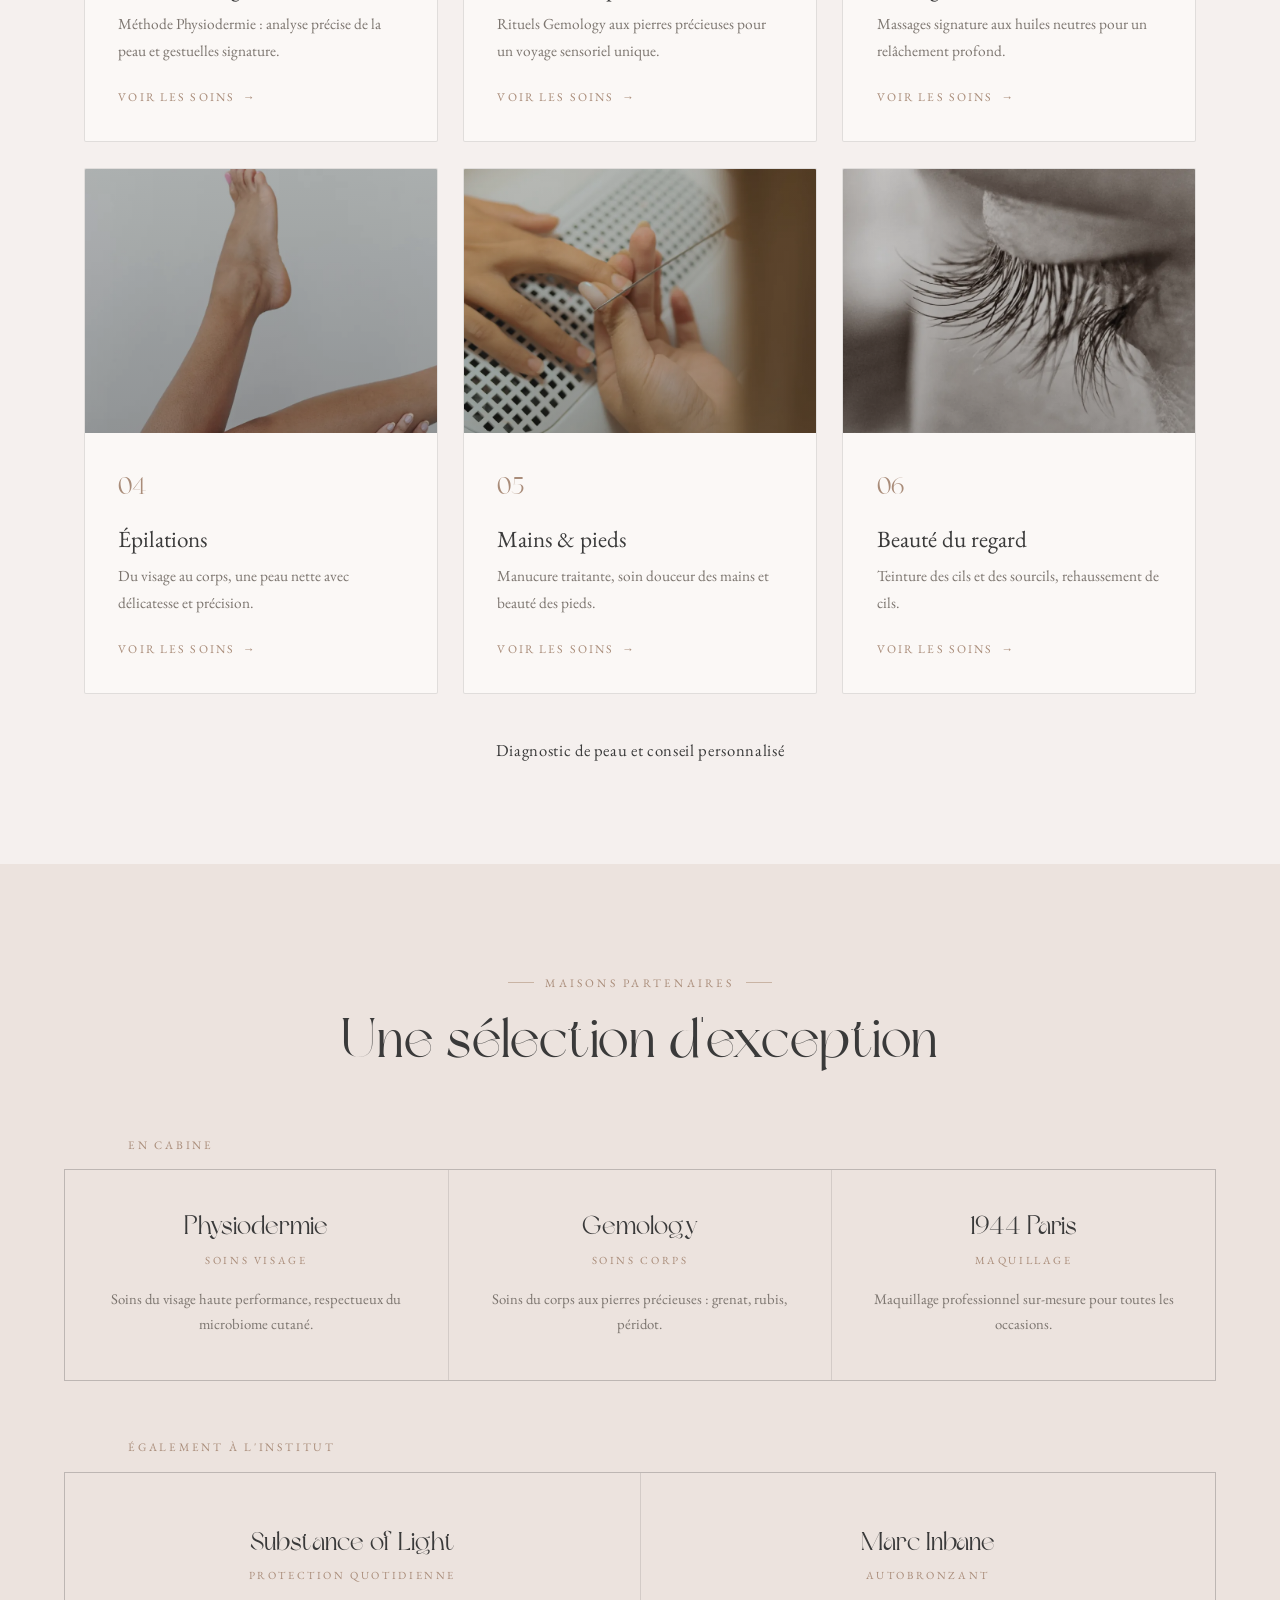
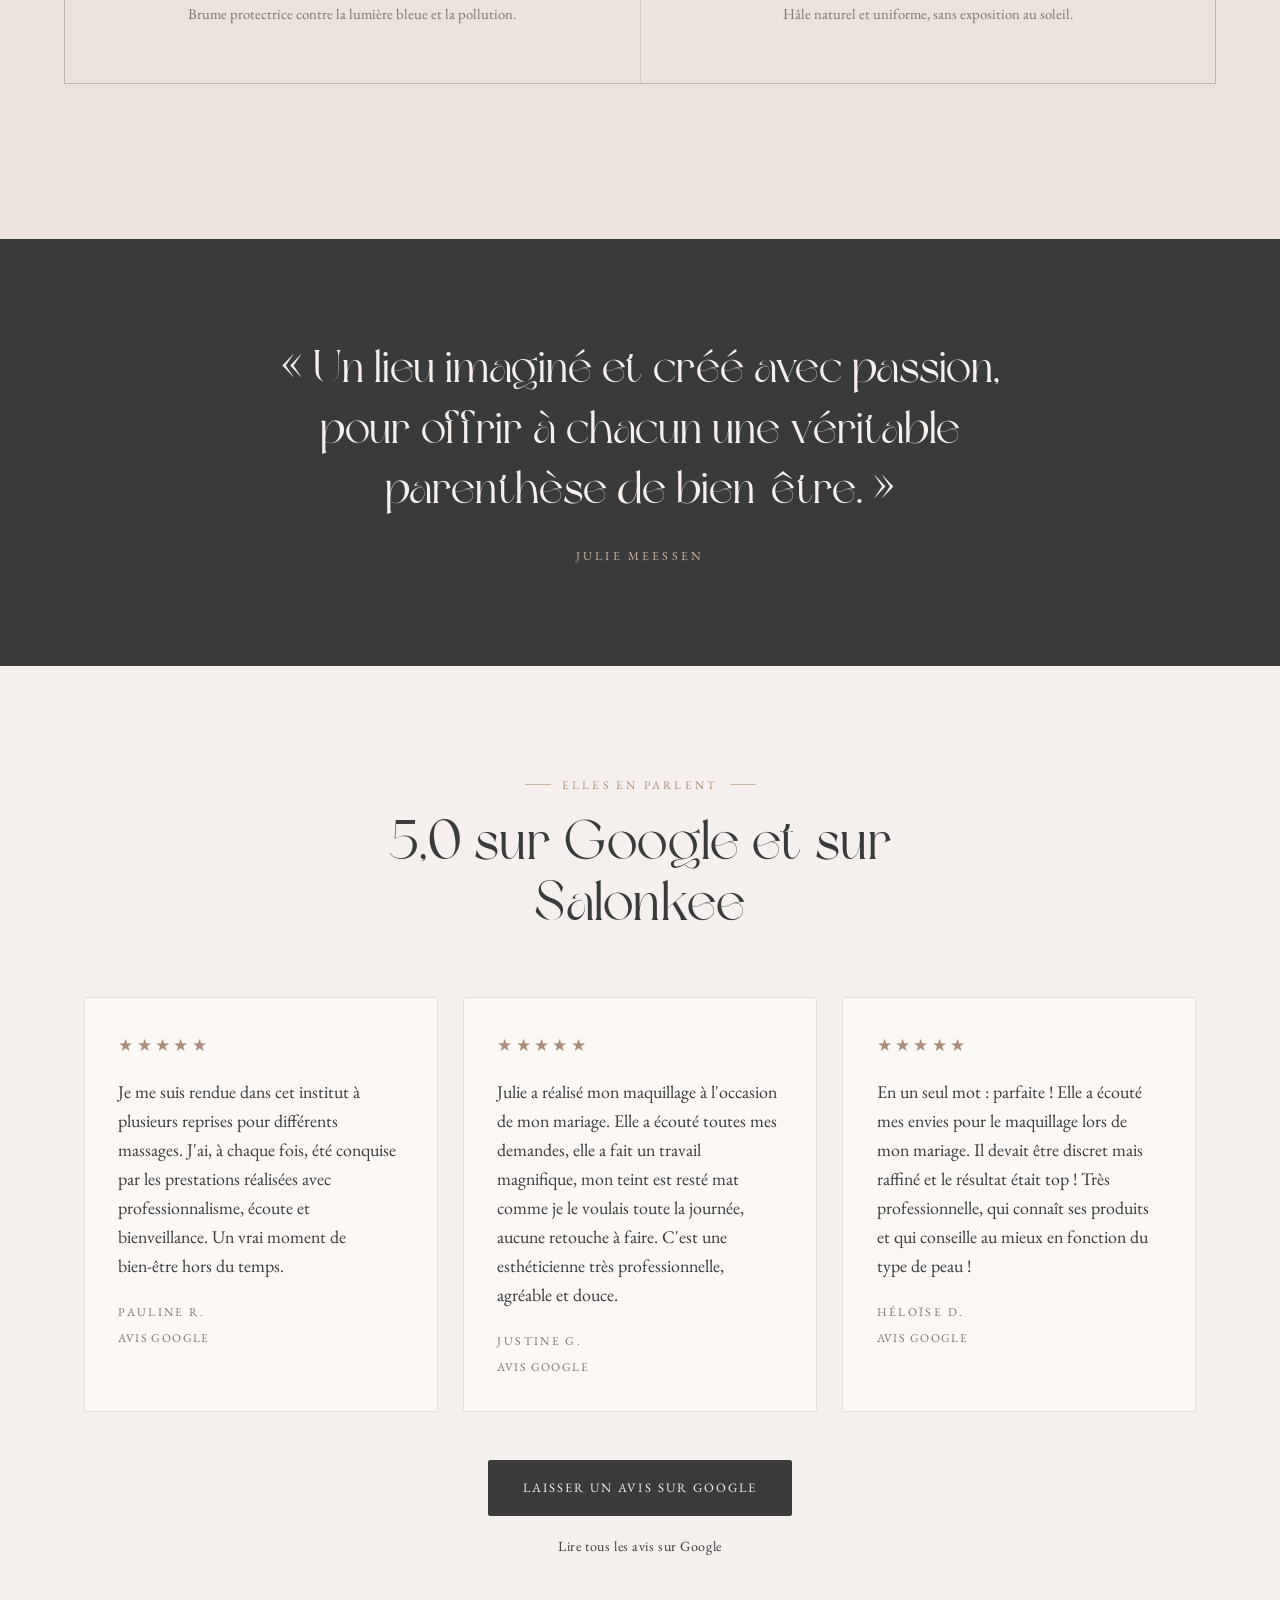
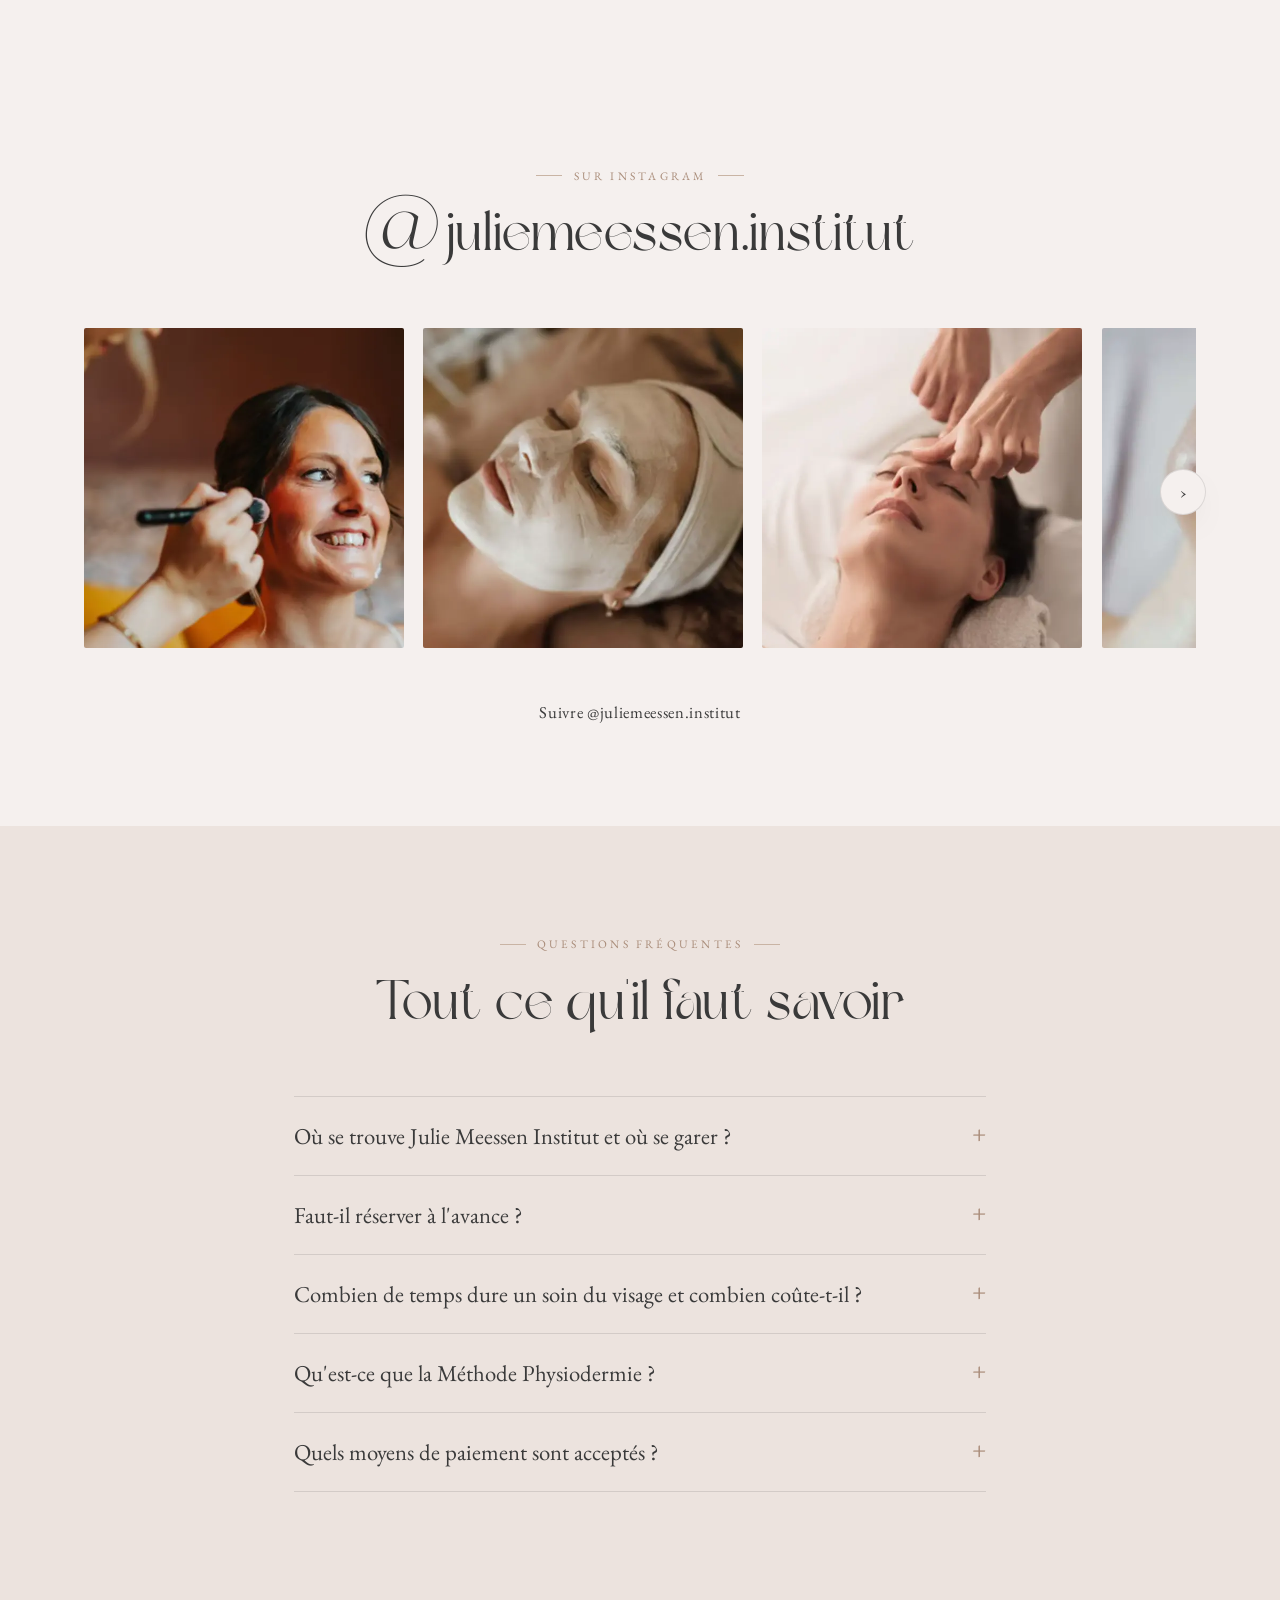
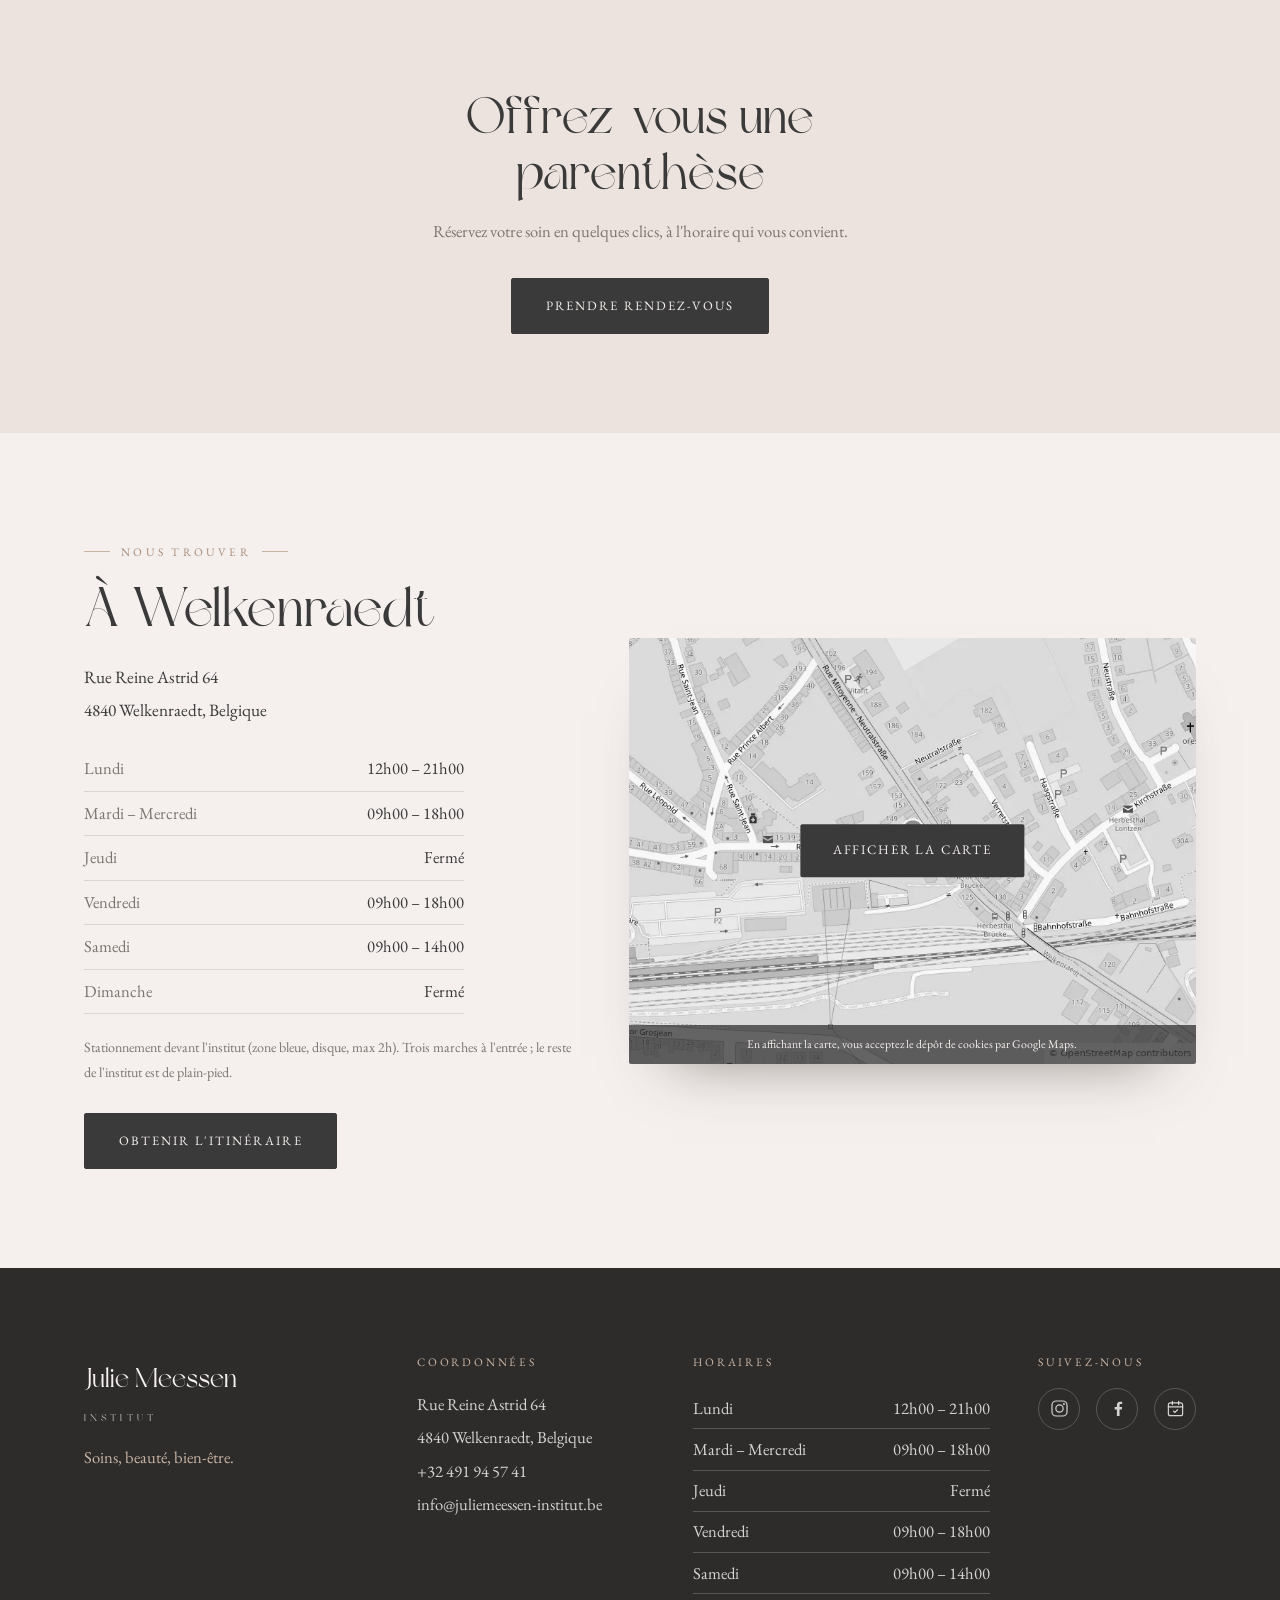
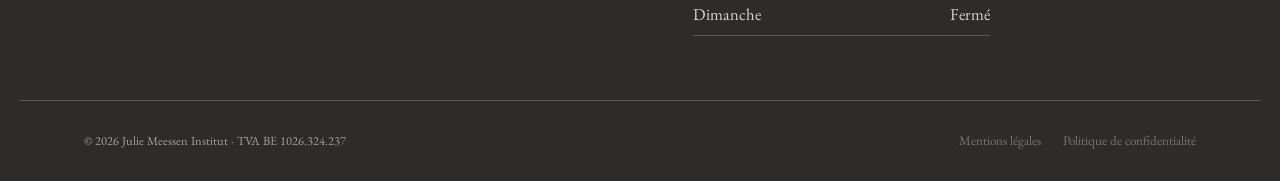
==== commit 4868d0f6: "visuel: carte Beauté du regard, photo de cils (CC0, StockSnap) Co-Authored-By: Claude Opus 5.5 <nore" ====
--- a/index.html
+++ b/index.html
@@ -341,7 +341,7 @@
 
         <li class="service-card" data-reveal>
           <a class="service-card__media" href="menu-de-soins.html#regard" tabindex="-1" aria-hidden="true">
-            <img width="900" height="675" src="assets/images/service-maquillage.webp" alt="Trousse de pinceaux de maquillage" loading="lazy" />
+            <img width="900" height="675" src="assets/images/service-regard.webp" alt="Gros plan de cils recourbés" loading="lazy" />
           </a>
           <div class="service-card__body">
             <span class="service-card__index">06</span>
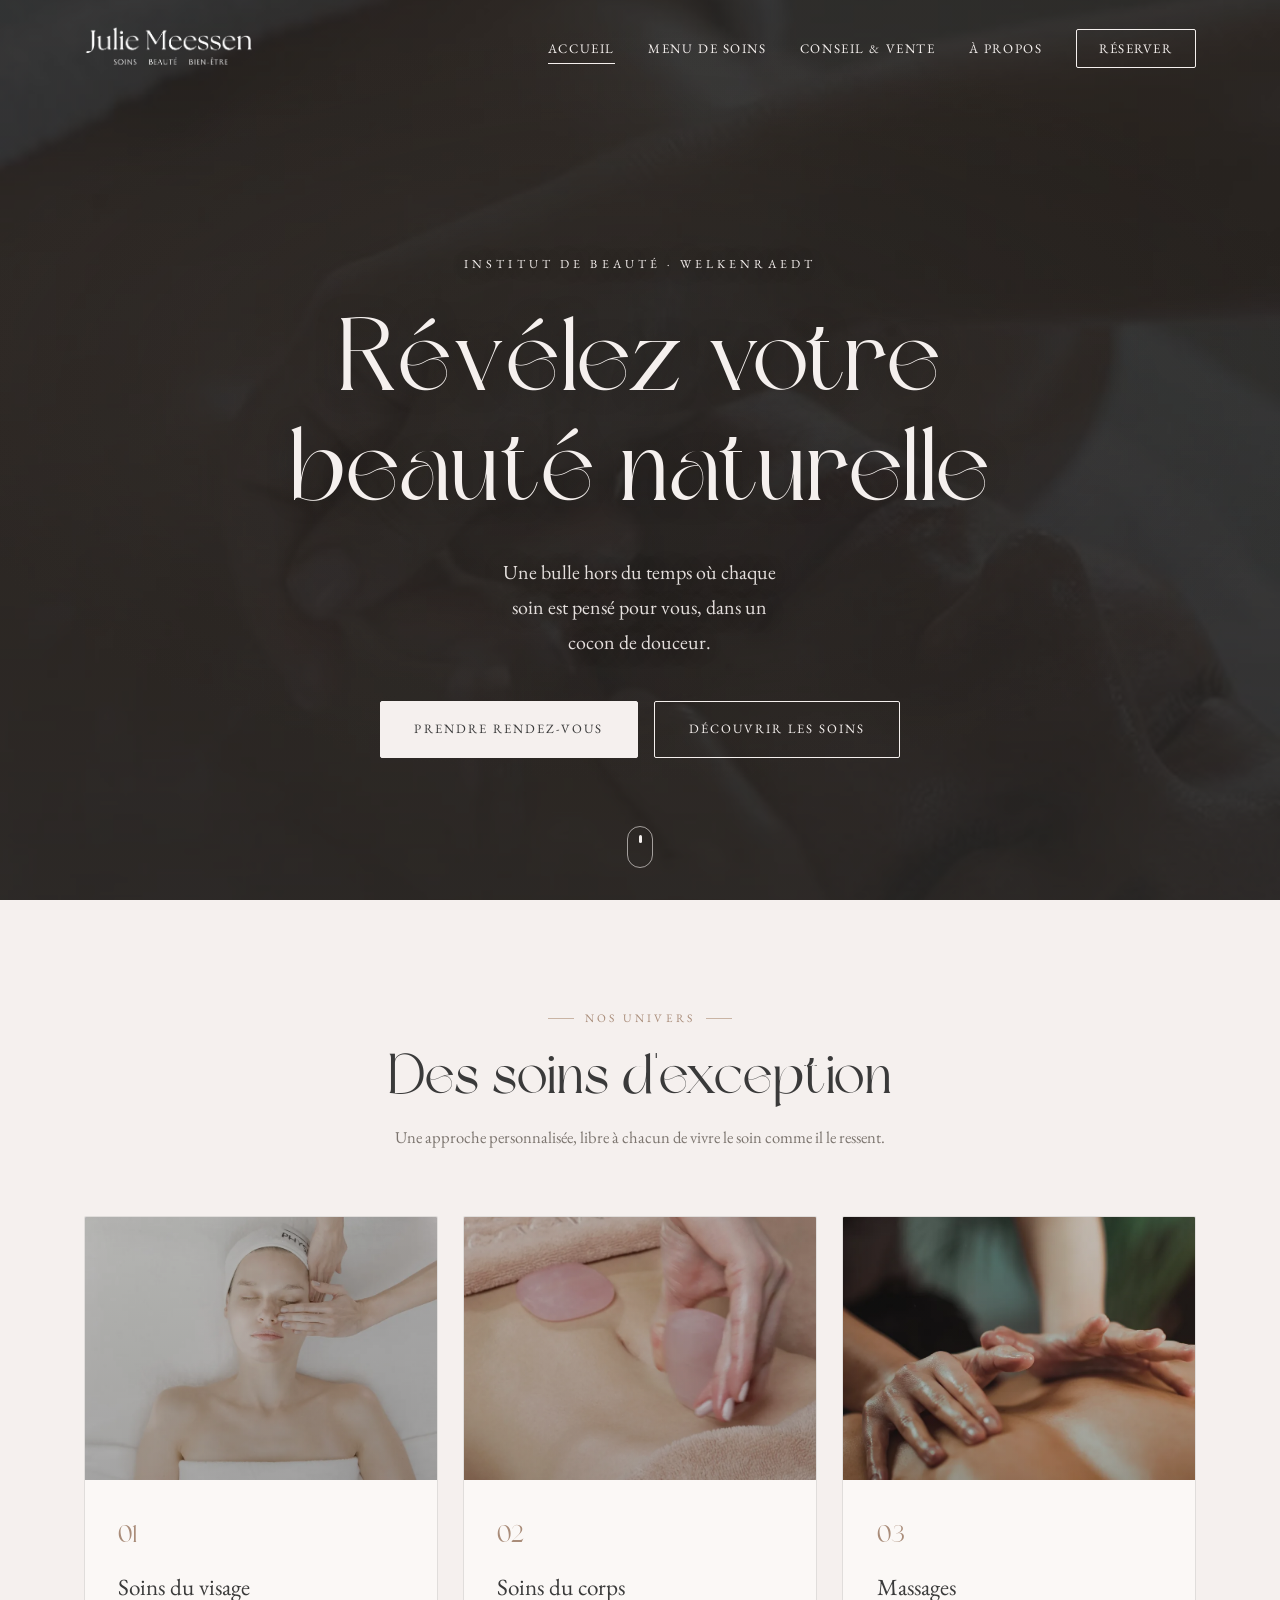
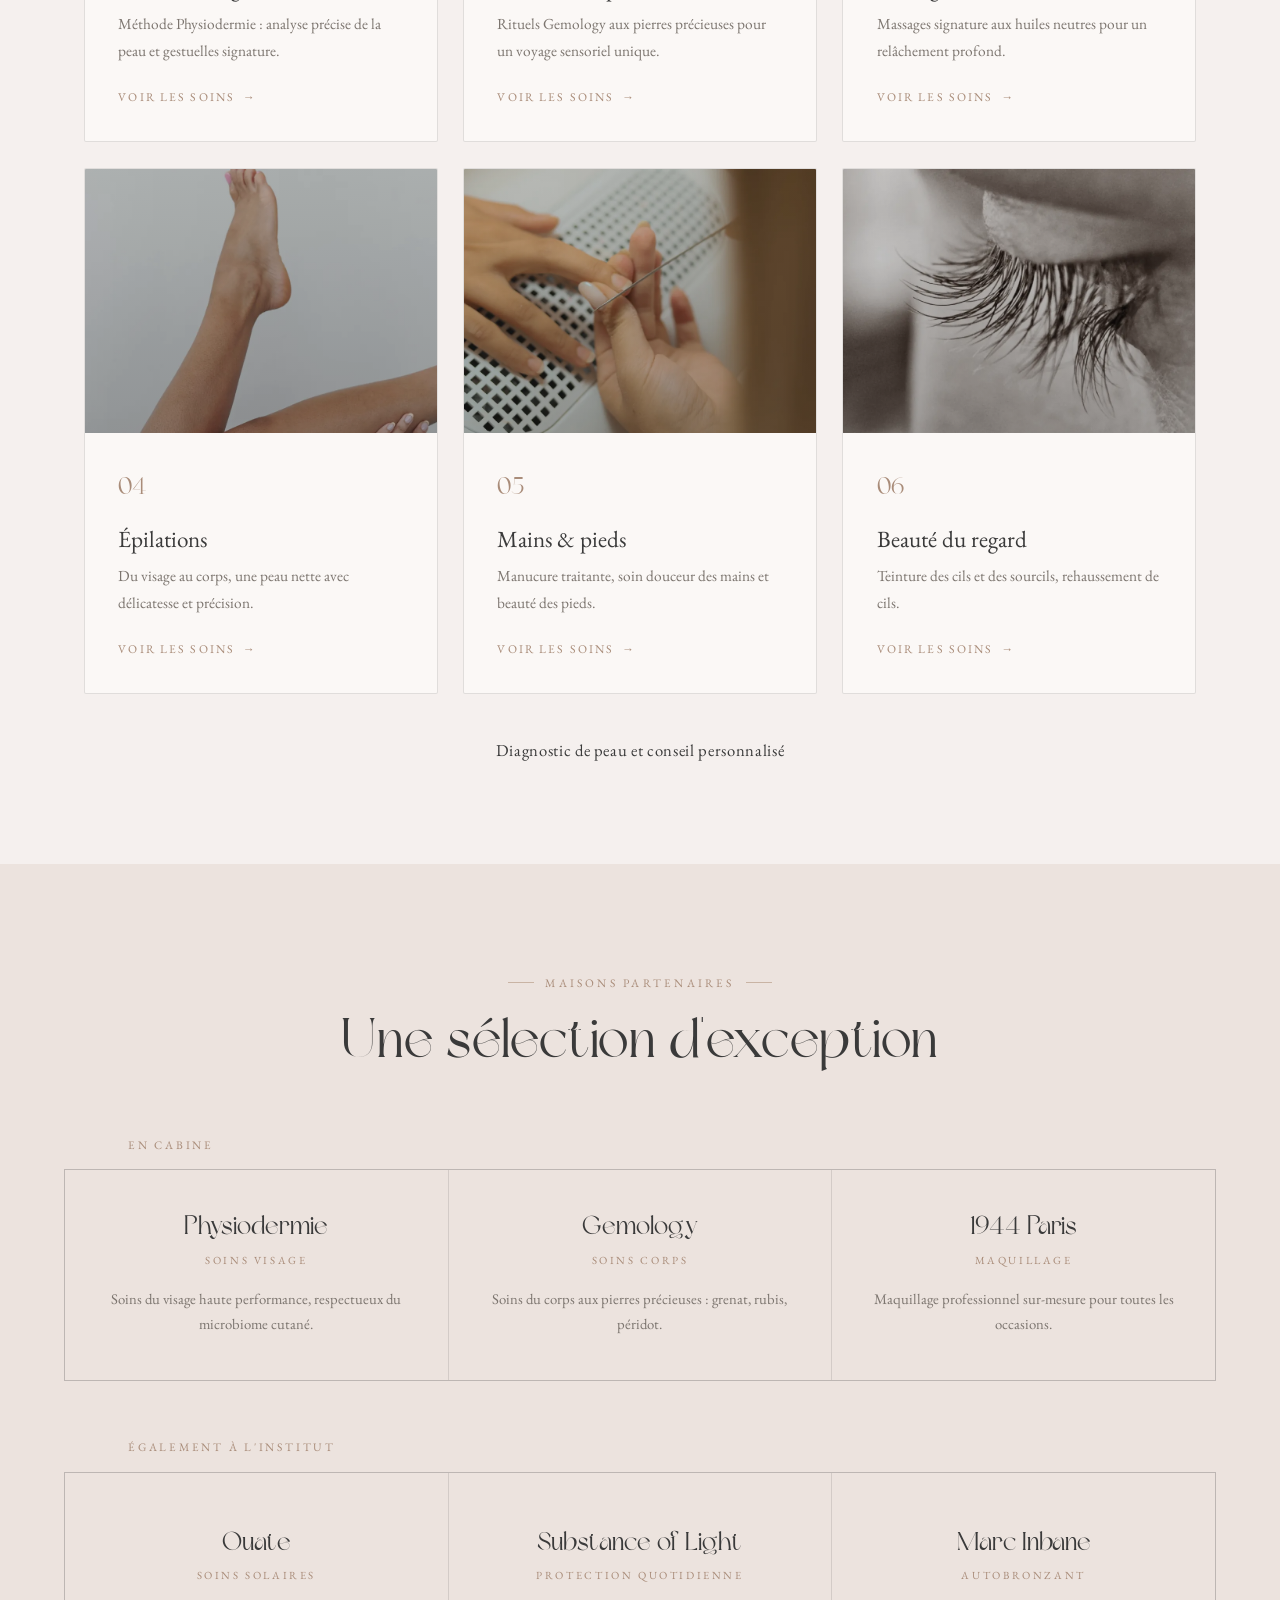
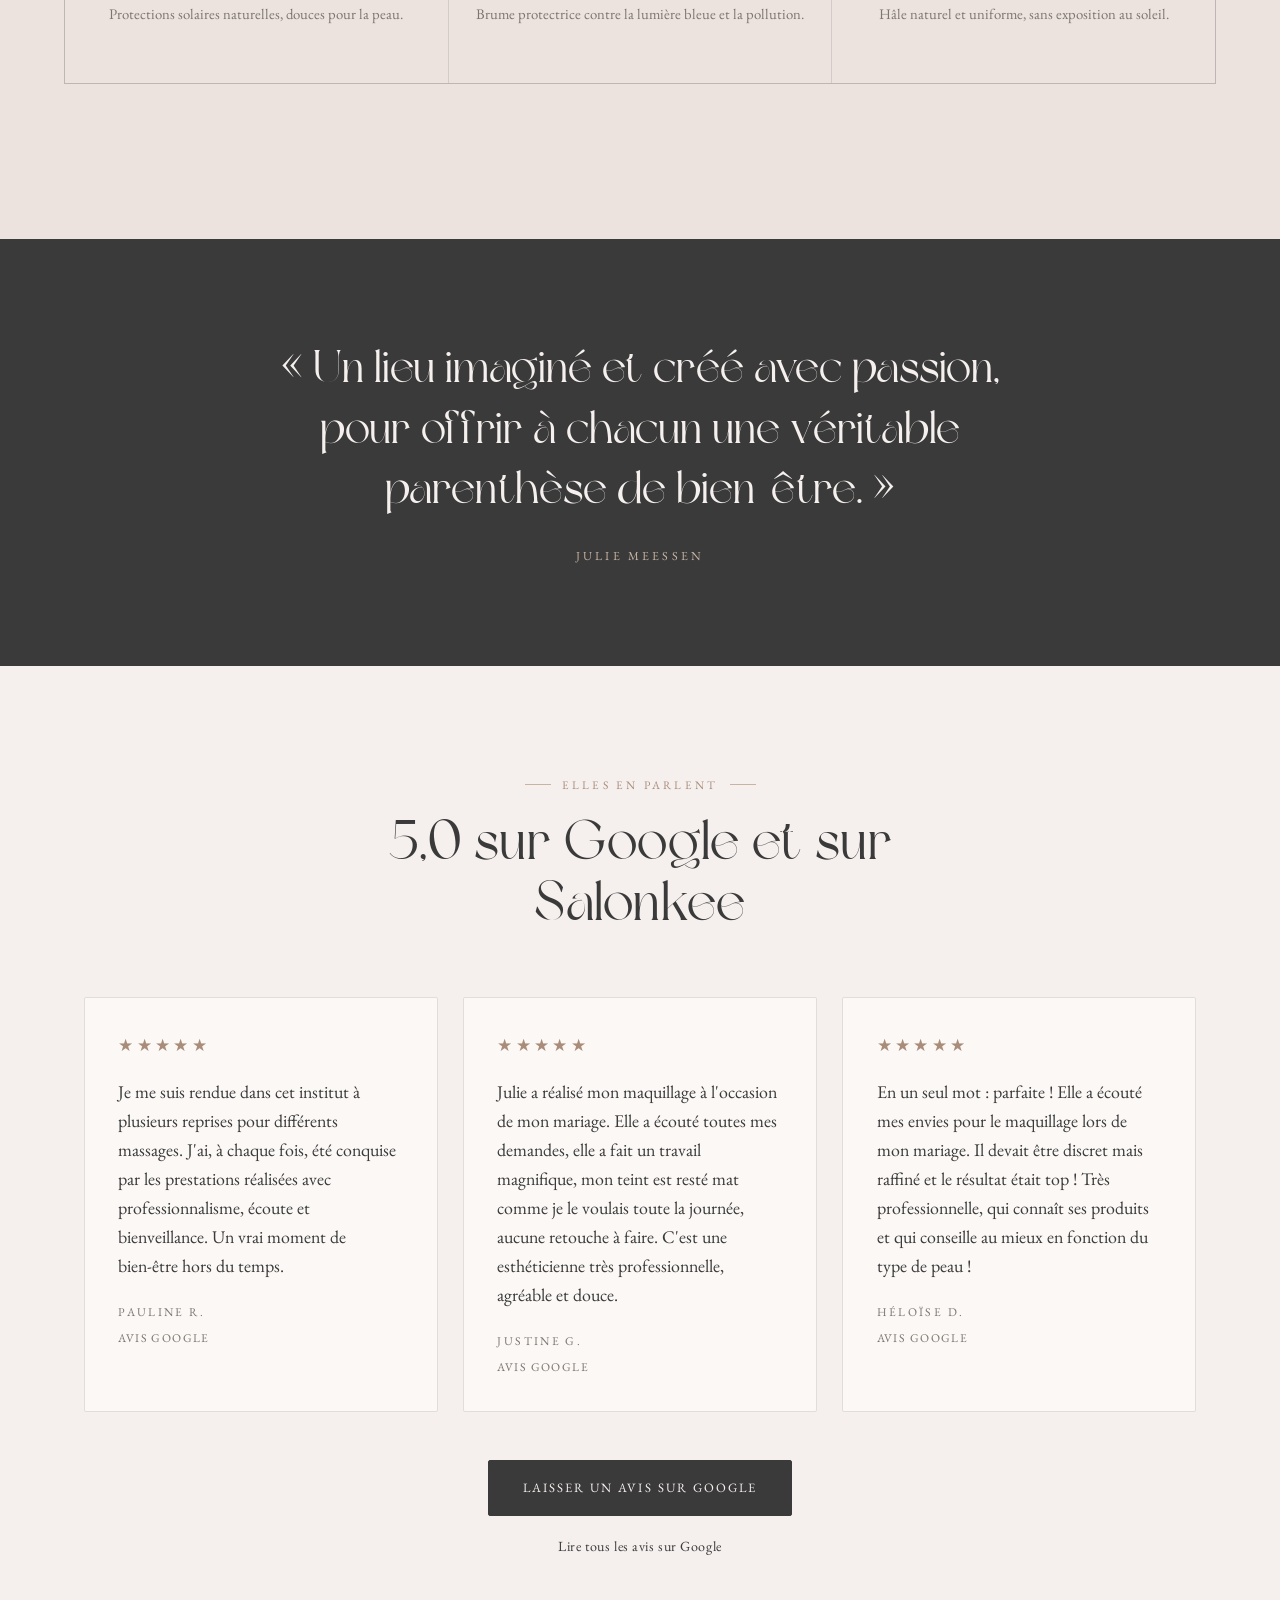
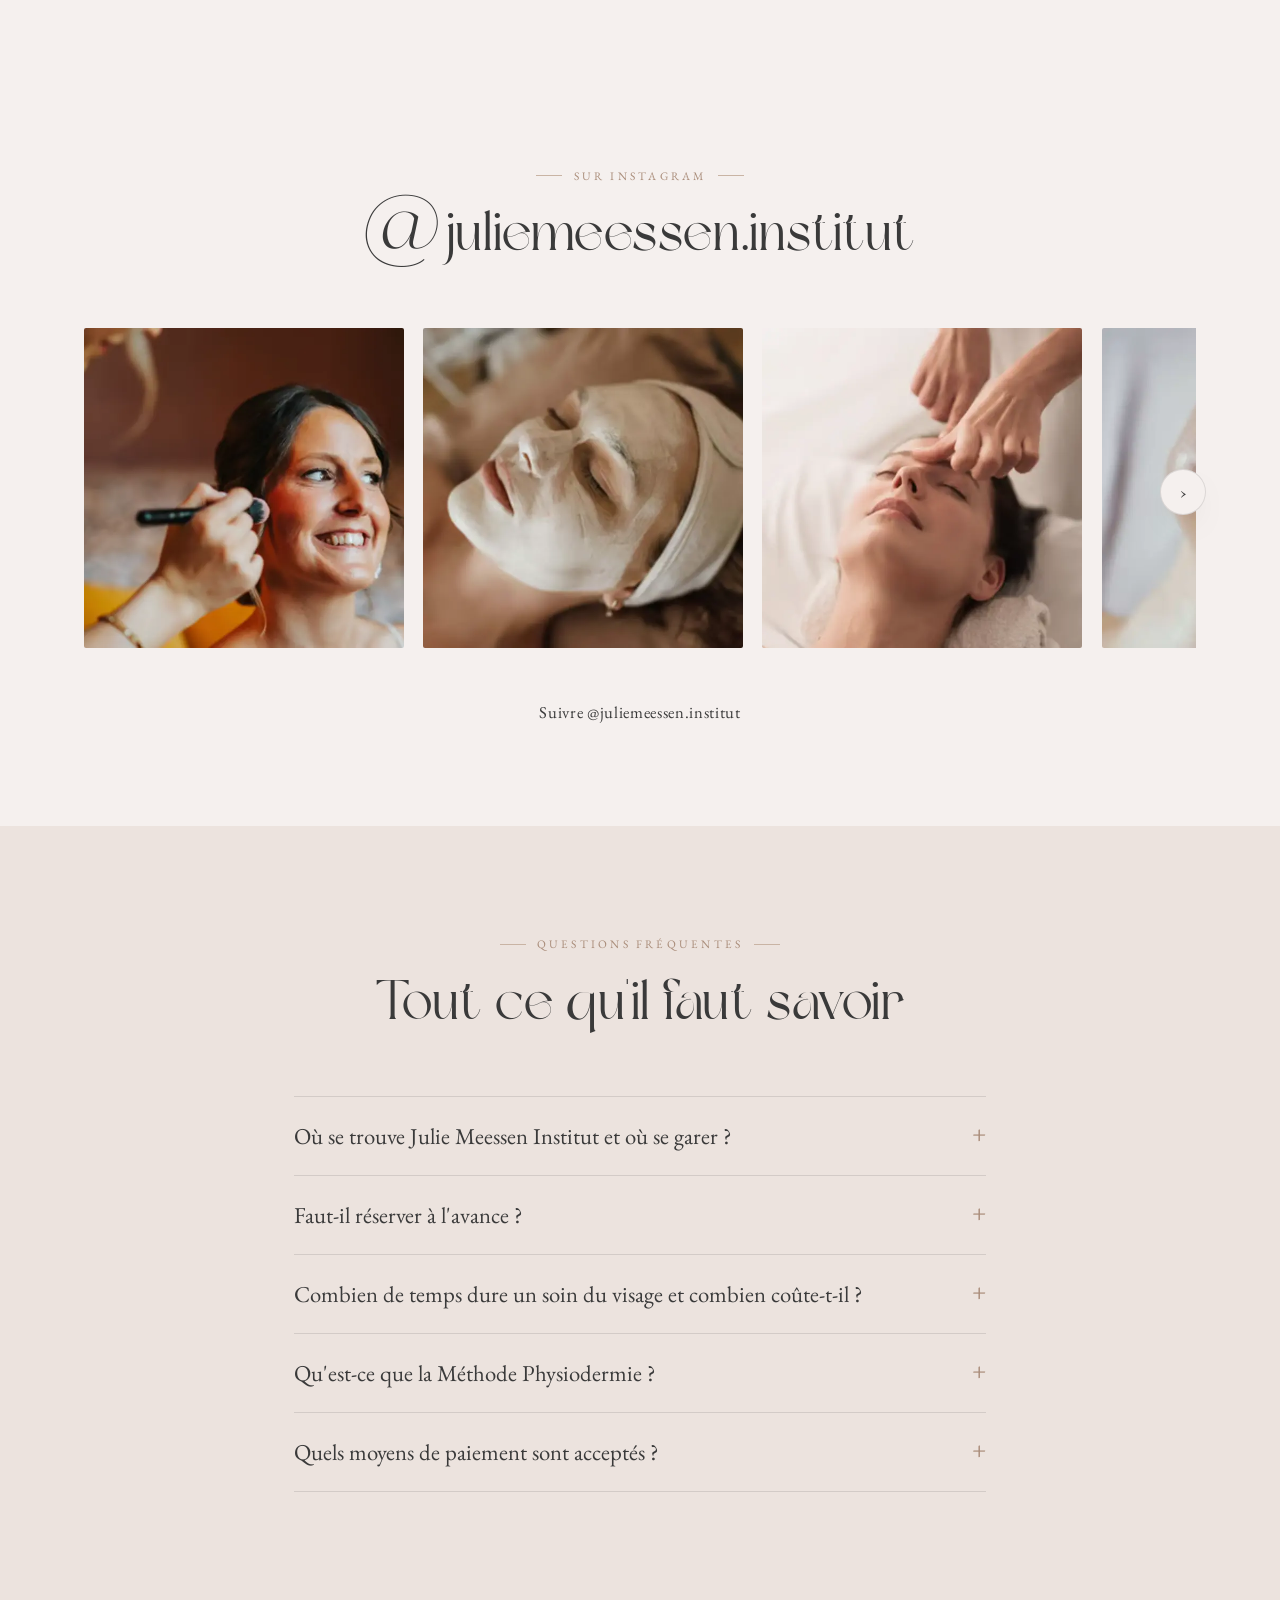
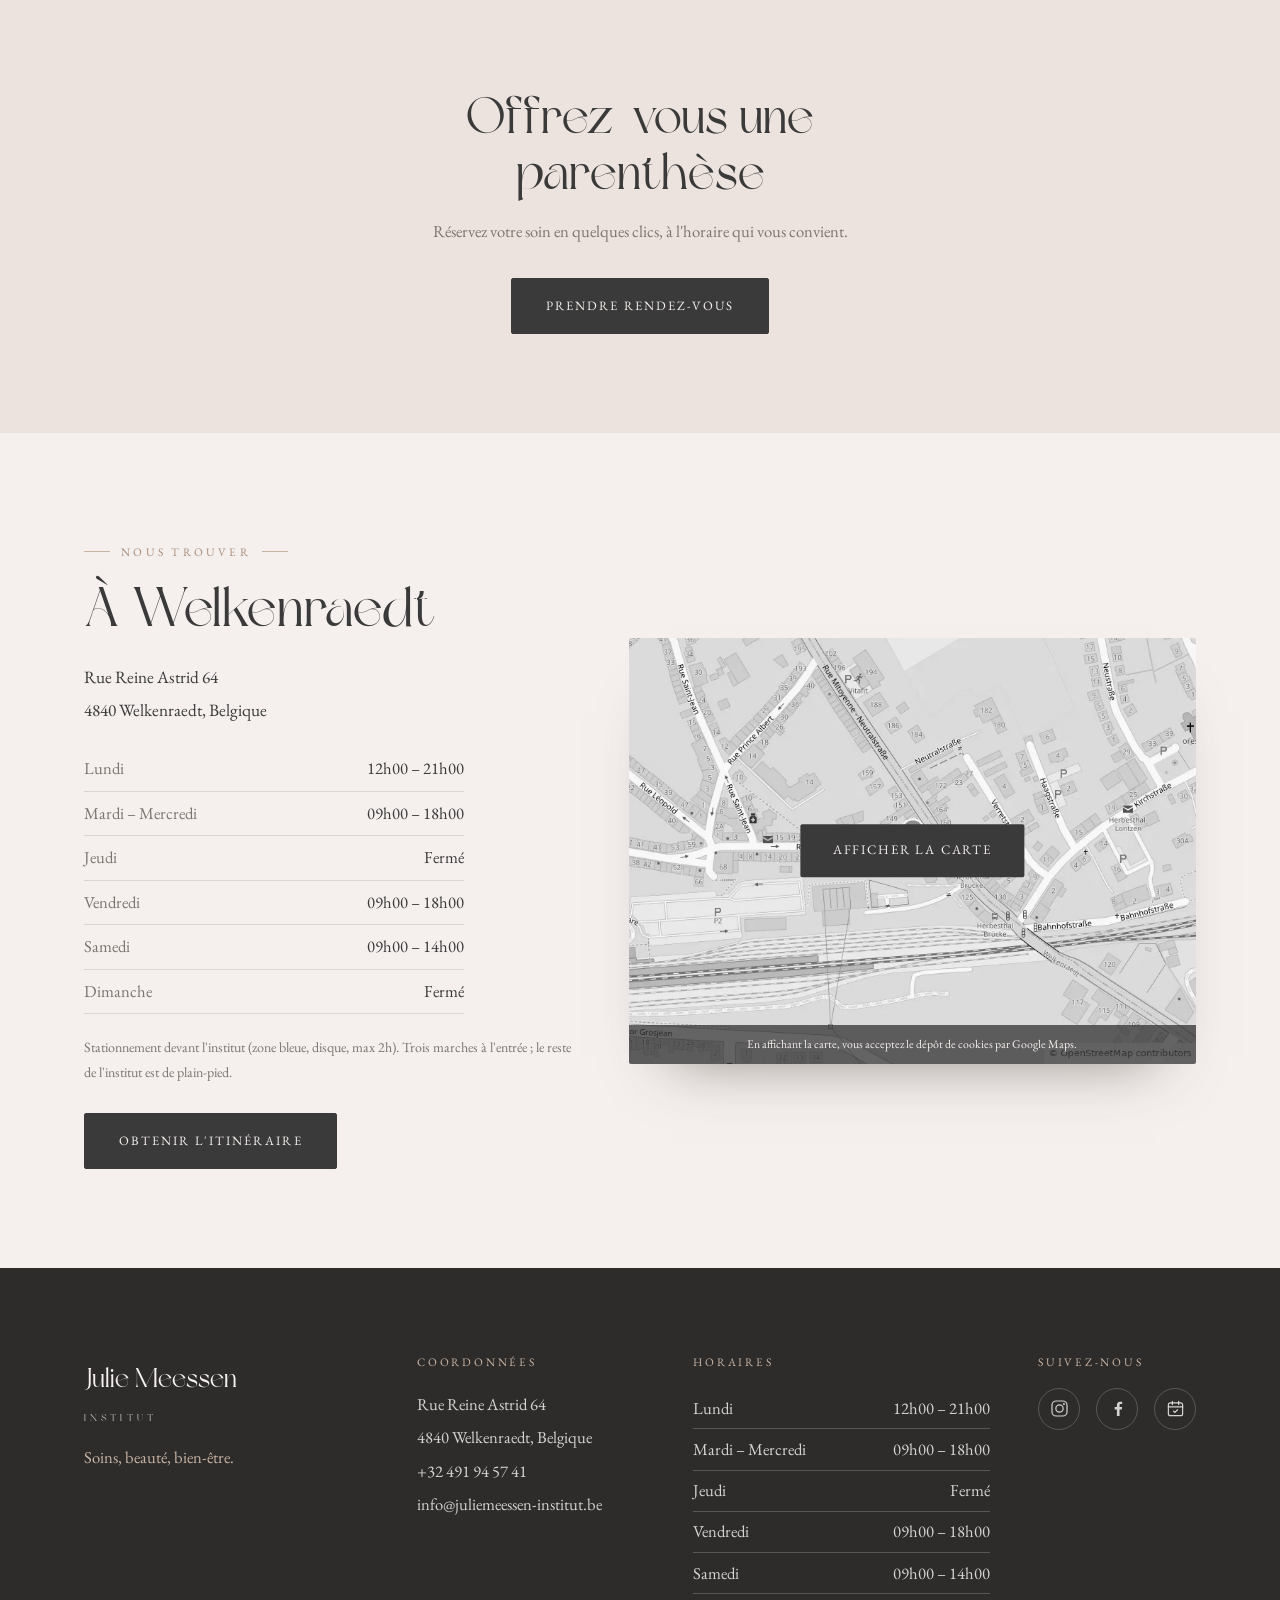
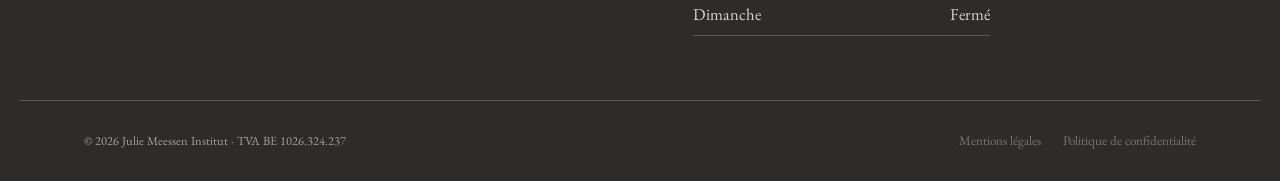
==== commit eec76fe8: "contenu: carte Ouate rétablie, limitée aux soins solaires Co-Authored-By: Claude Opus 5.5 <noreply@a" ====
--- a/index.html
+++ b/index.html
@@ -395,7 +395,15 @@
       </ul>
 
       <p class="brands__label" data-reveal>Également à l'institut</p>
-      <ul class="brands__grid brands__grid--two">
+      <ul class="brands__grid brands__grid--three">
+        <li class="brand-card" data-reveal>
+          <div class="brand-card__body">
+            <h3 class="brand-card__name">Ouate</h3>
+            <p class="brand-card__origin">Soins solaires</p>
+            <p class="brand-card__desc">Protections solaires naturelles, douces pour la peau.</p>
+          </div>
+          <img class="brand-card__logo" src="assets/images/marques/ouate.webp" alt="" aria-hidden="true" loading="lazy" width="440" height="314" />
+        </li>
         <li class="brand-card" data-reveal>
           <div class="brand-card__body">
             <h3 class="brand-card__name">Substance of Light</h3>
--- a/css/additions.css
+++ b/css/additions.css
@@ -921,3 +921,8 @@
 @media (min-width: 381px) and (max-width: 1024px) {
   .brands__grid--three > .brand-card:last-child:nth-child(odd) { grid-column: 1 / -1; }
 }
+
+/* Deux maisons côte à côte sur la dernière rangée du bento. */
+.bento__cell--half { grid-column: span 3; min-height: 170px; }
+@media (max-width: 860px) { .bento__cell--half { grid-column: span 1; min-height: 160px; } }
+@media (max-width: 420px) { .bento__cell--half { grid-column: span 1; min-height: 0; } }
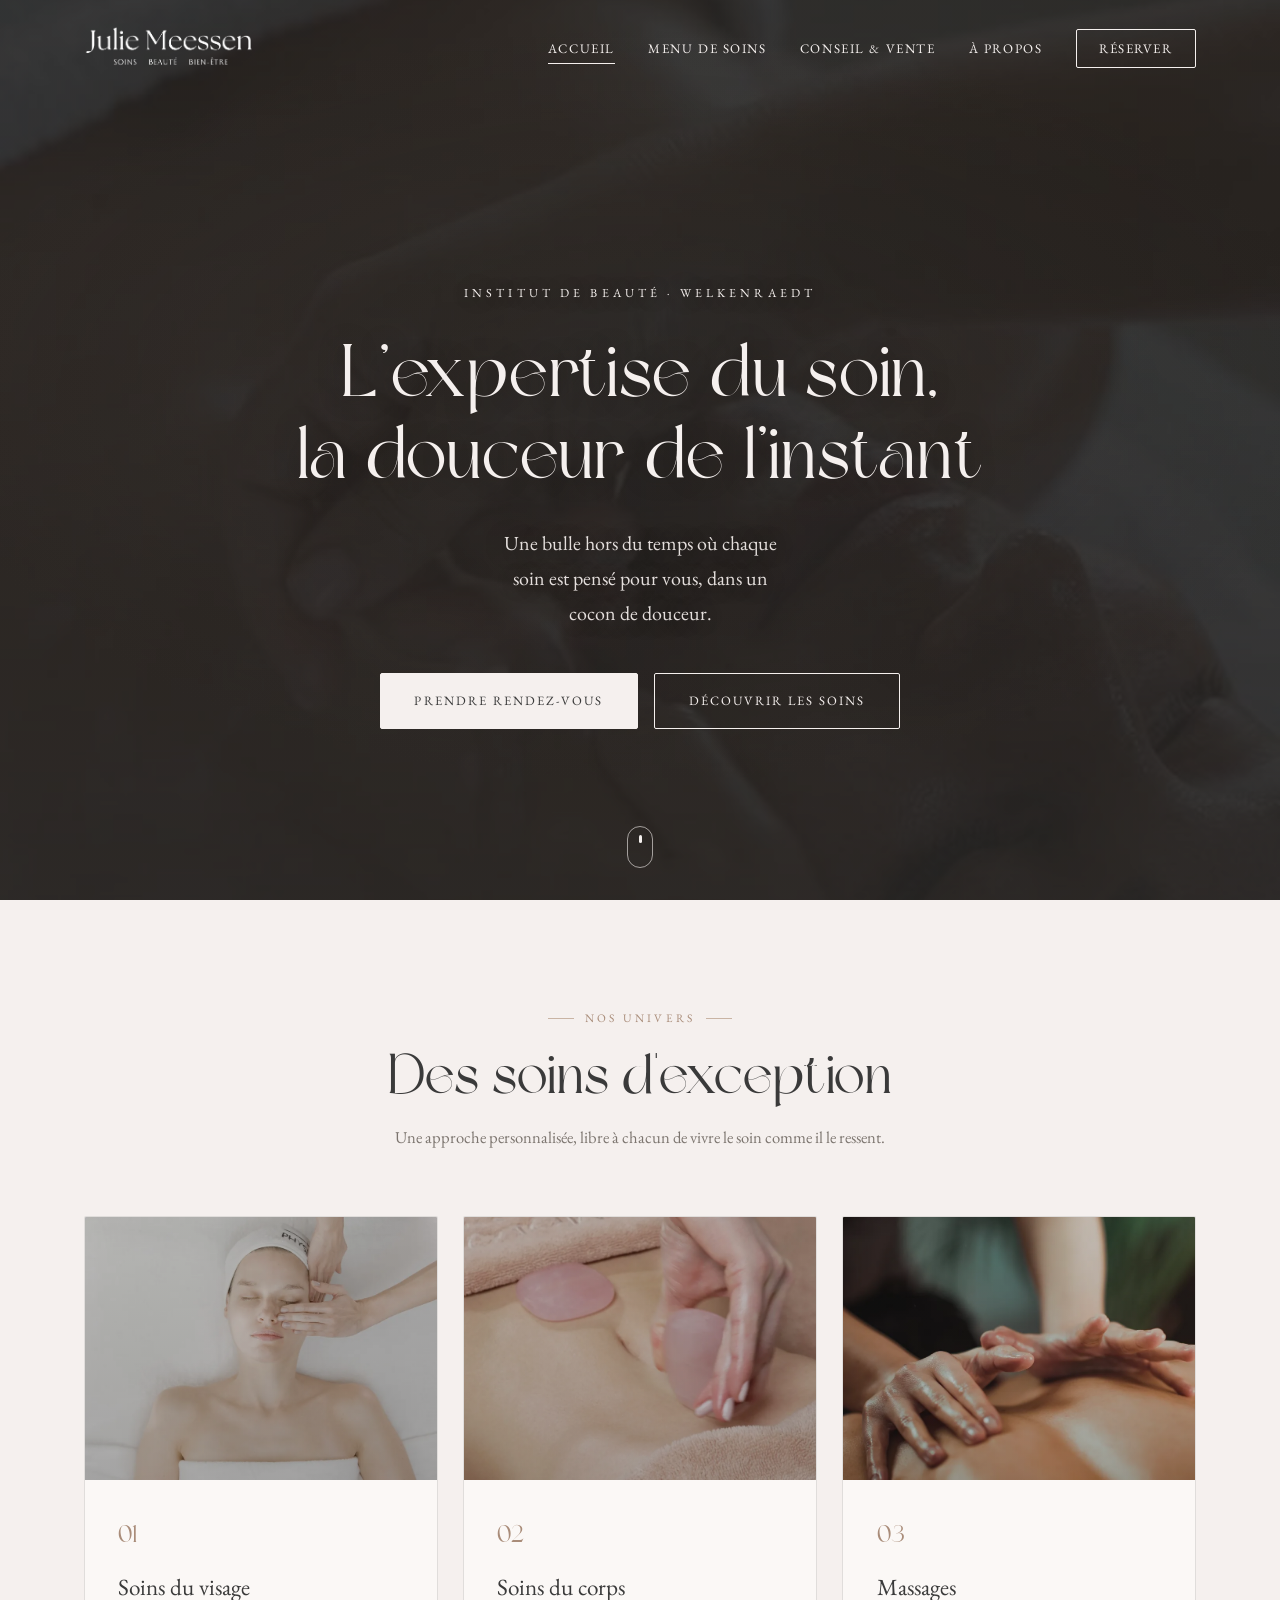
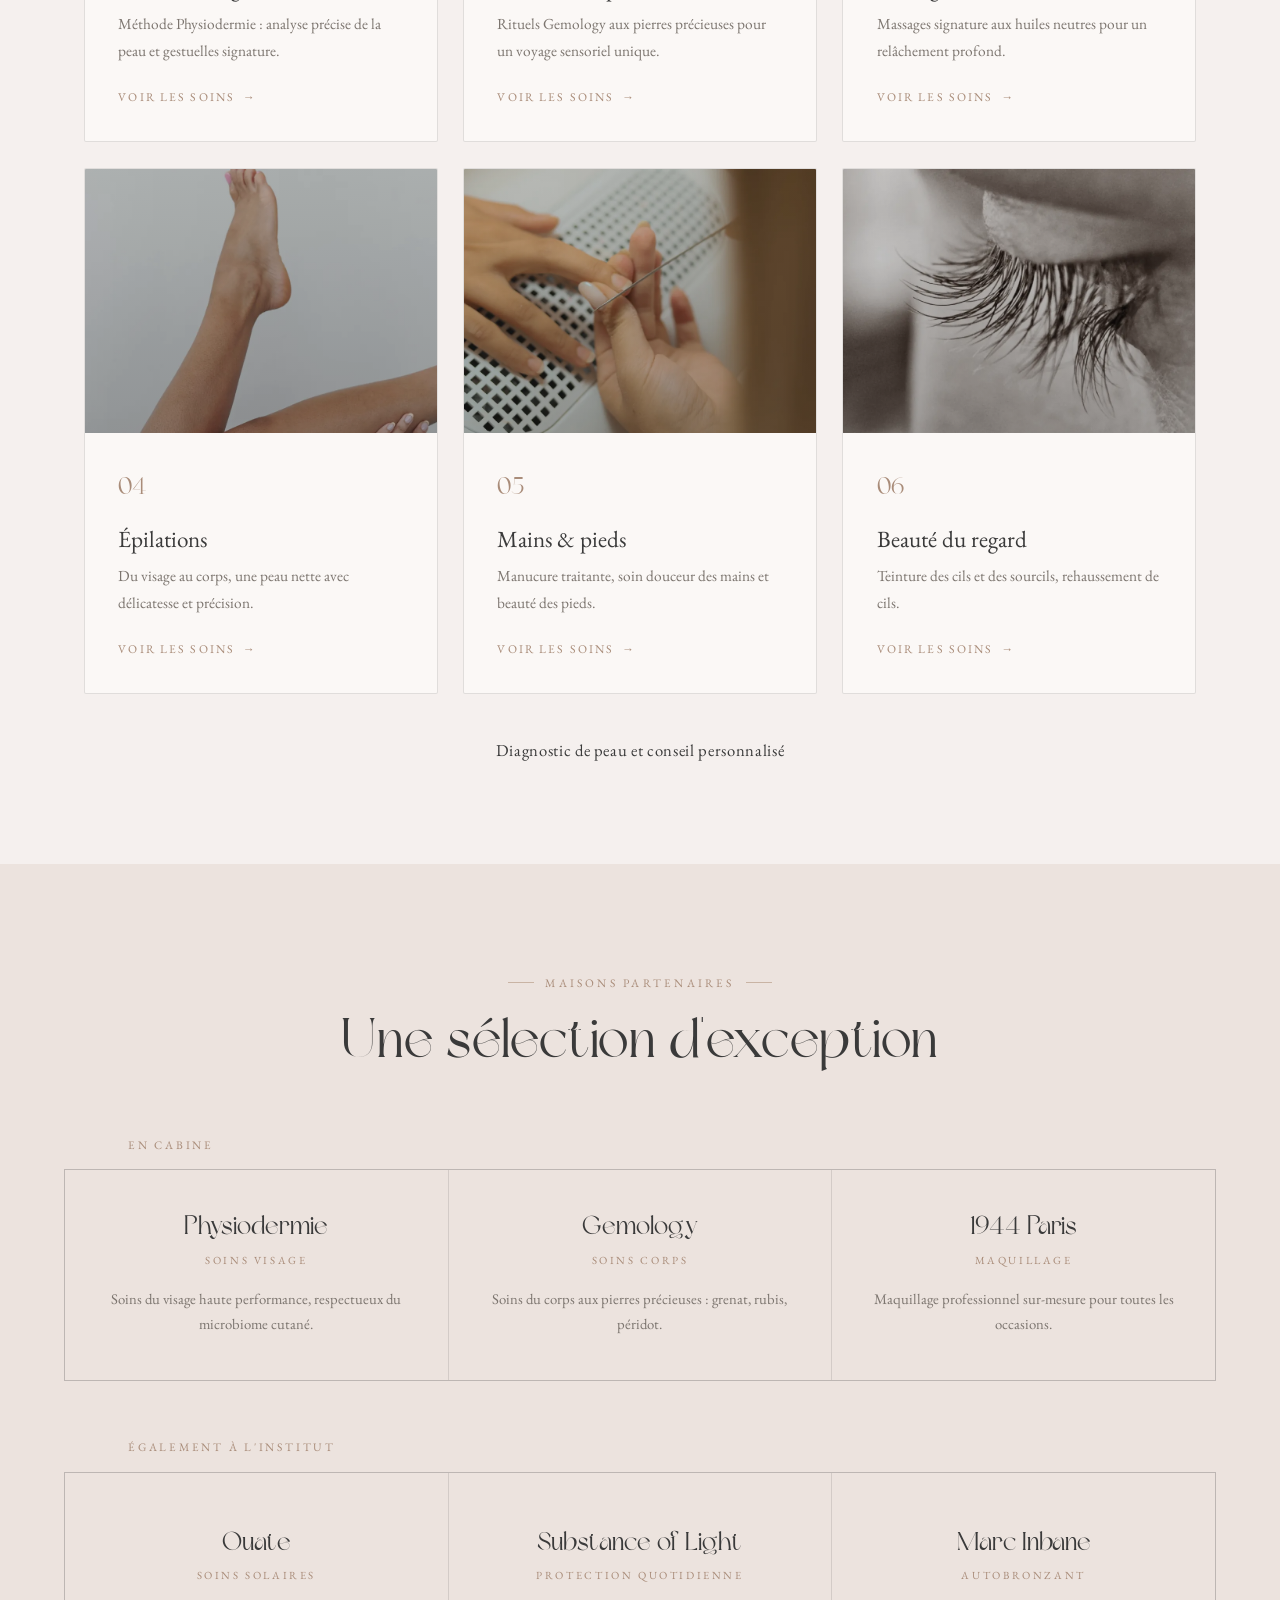
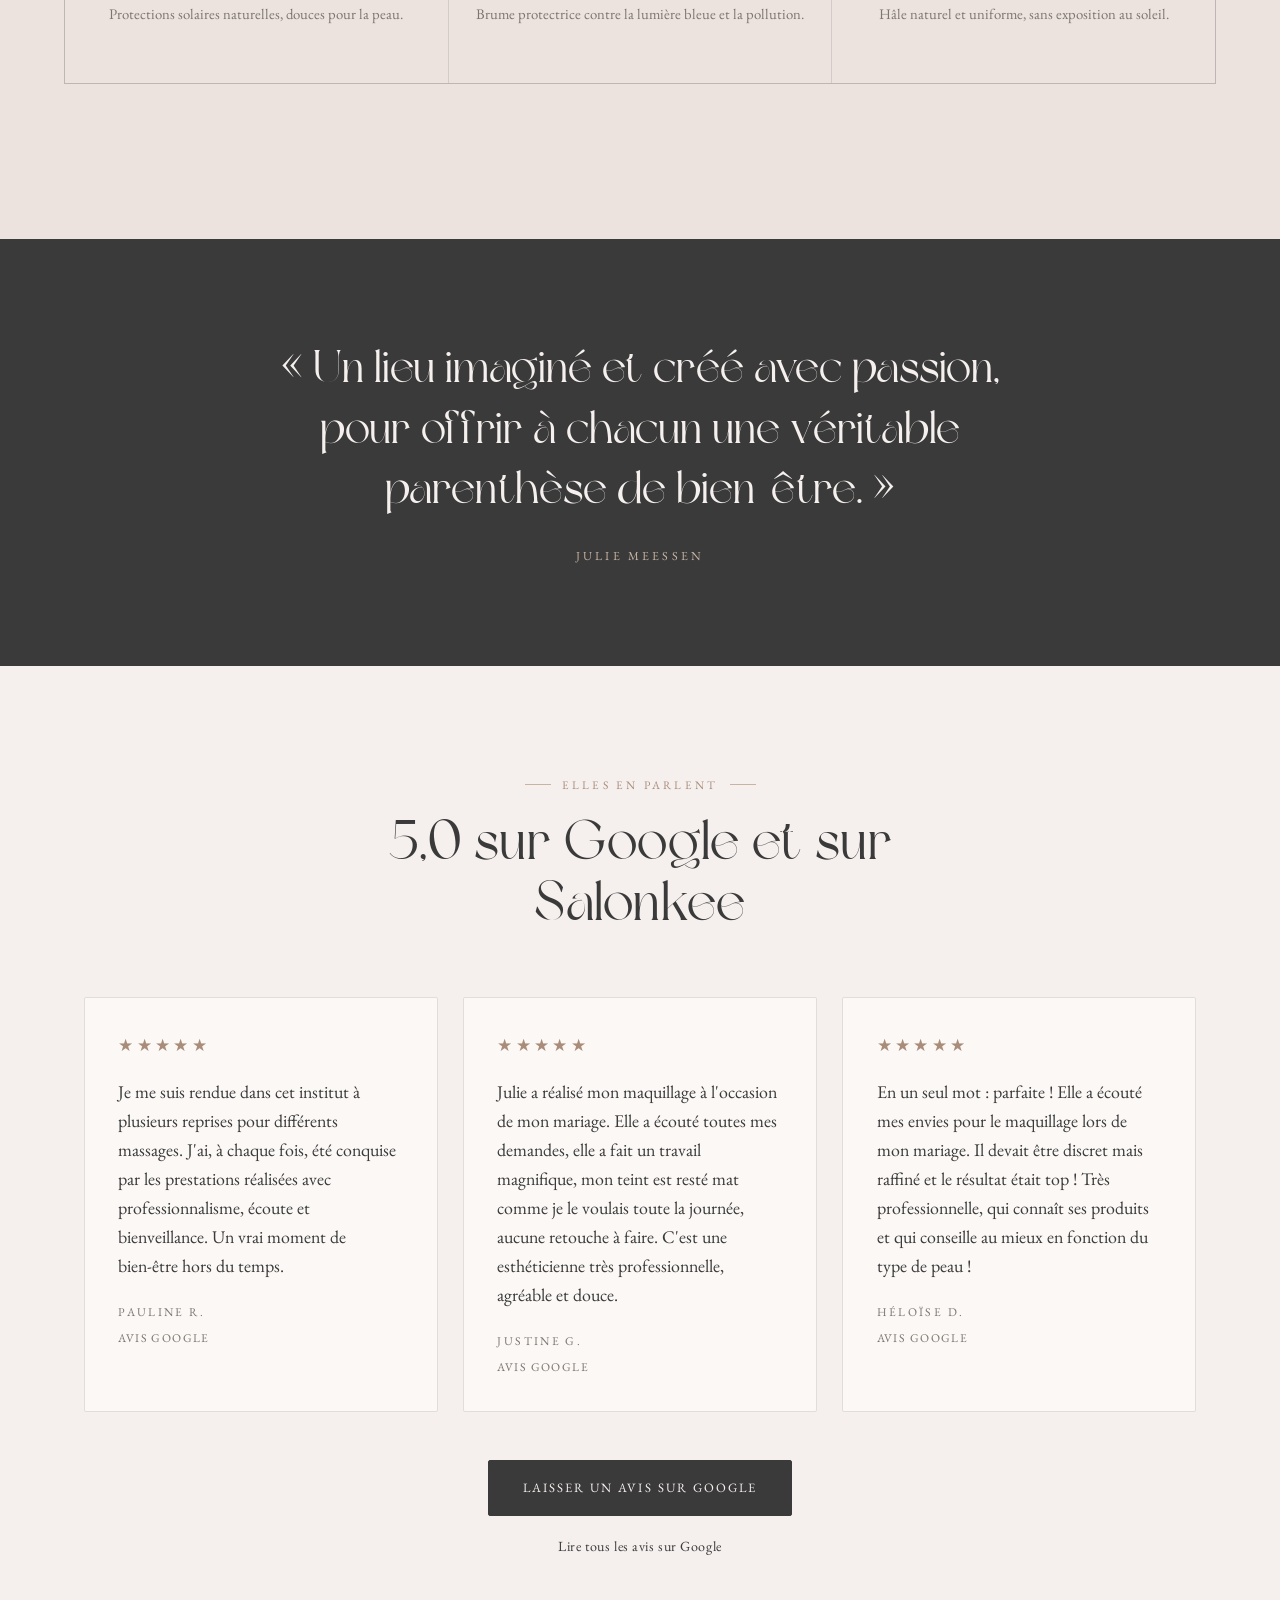
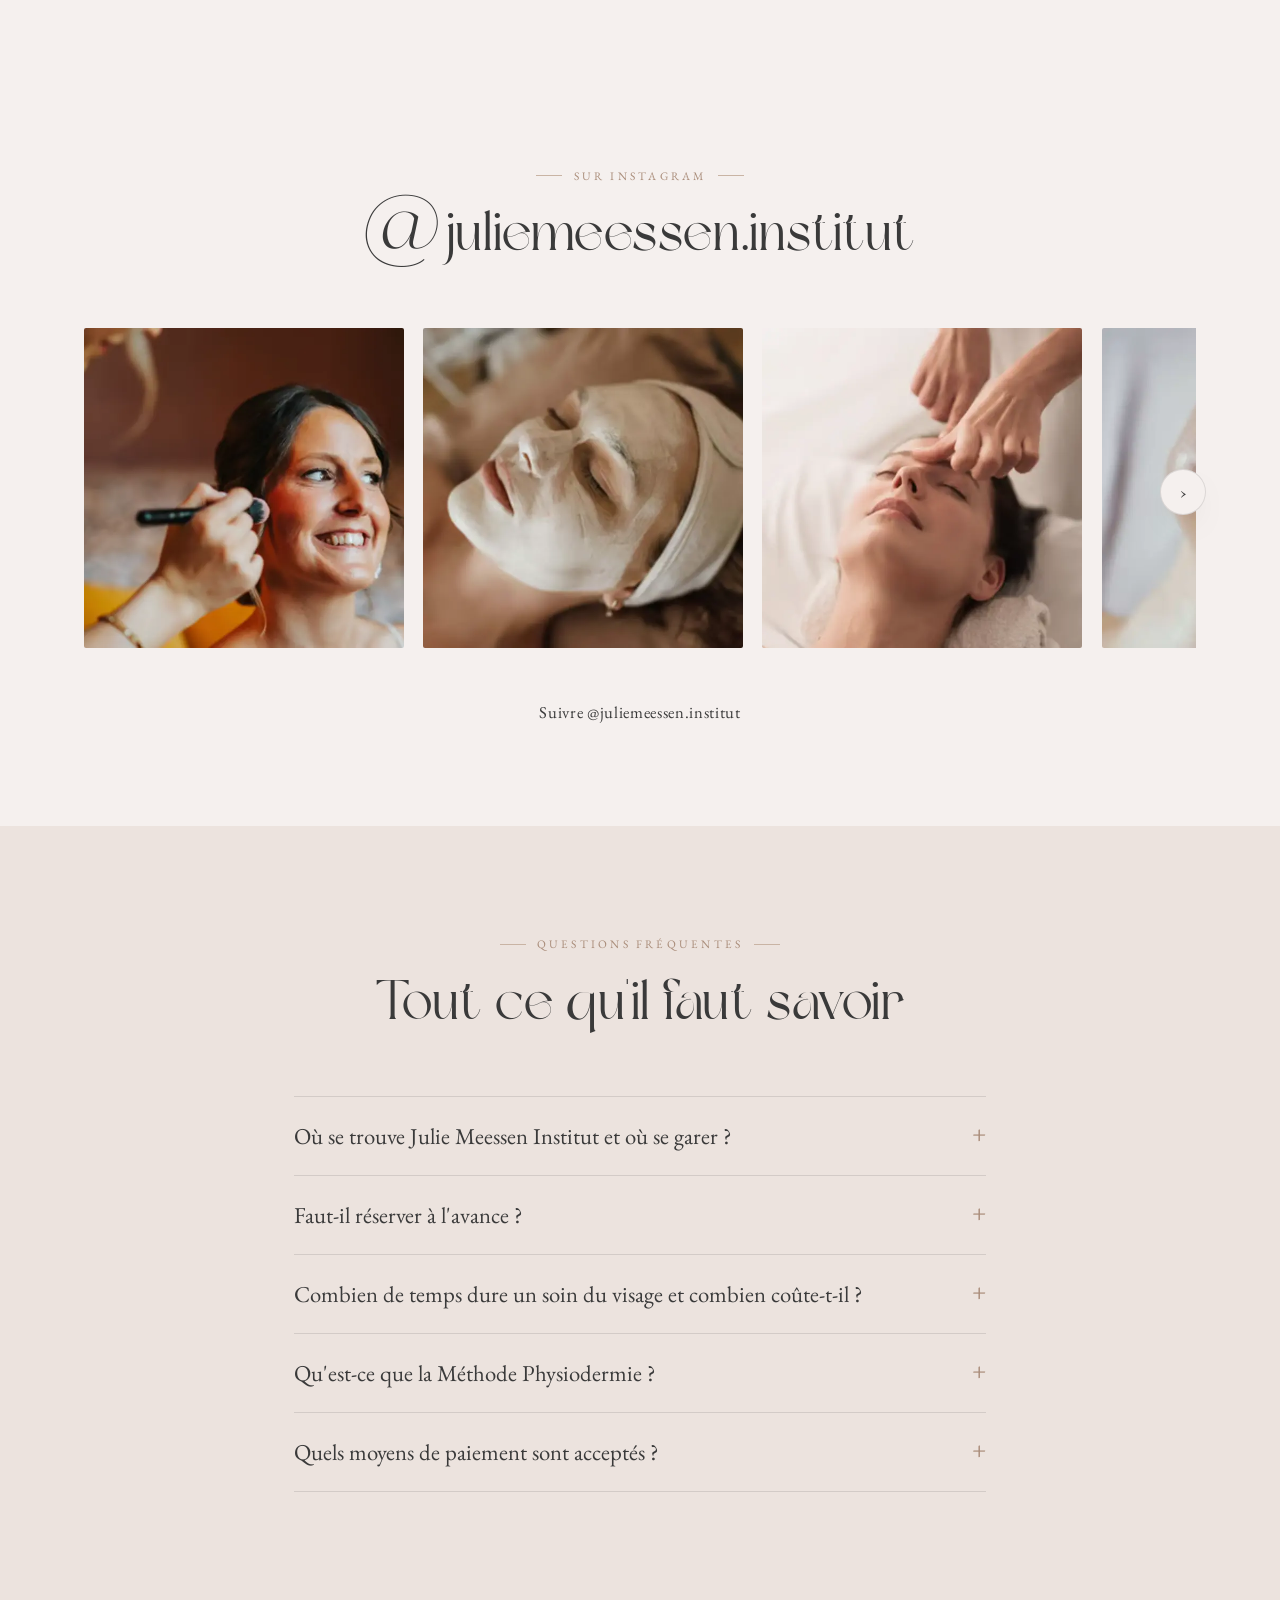
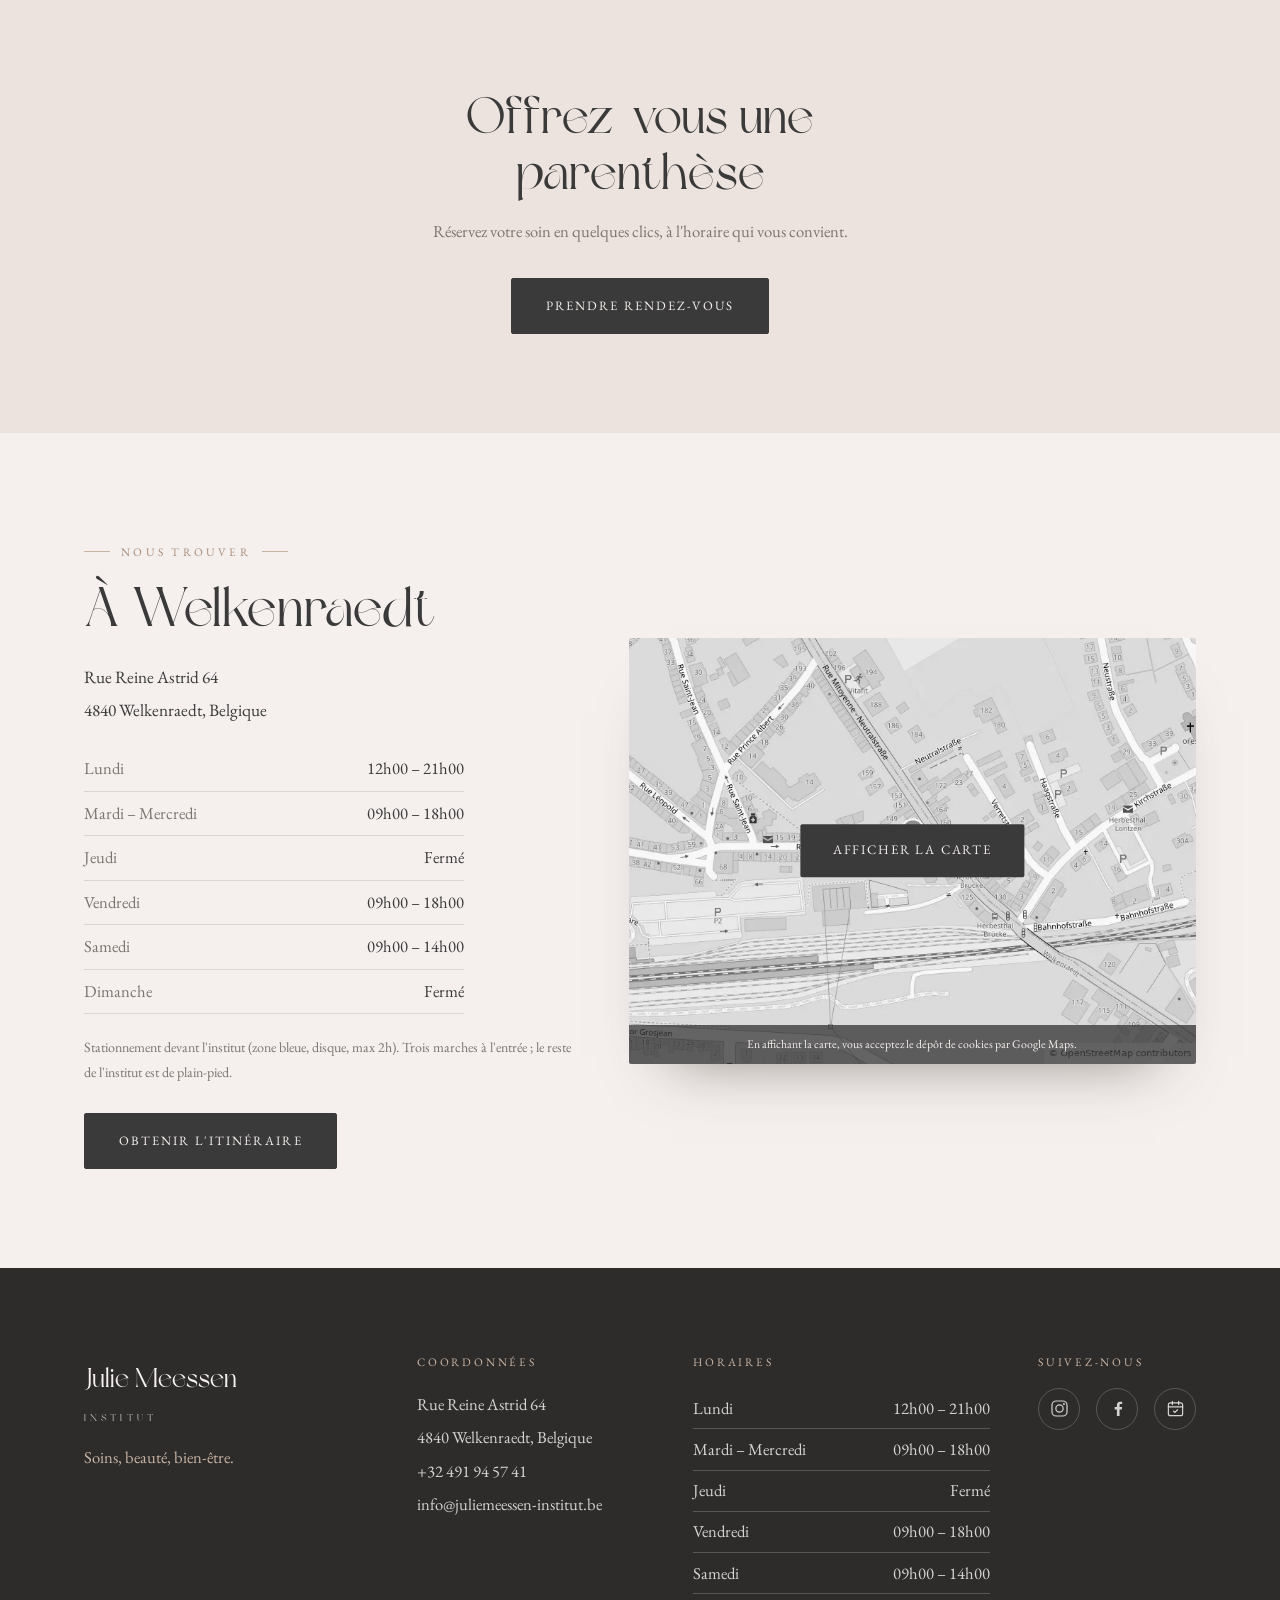
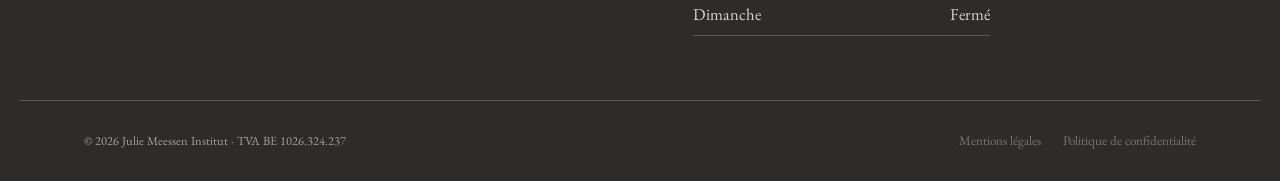
==== commit 7bf60b19: "contenu: nouvelle accroche de la cover sur deux lignes « L’expertise du soin, / la douceur de l’inst" ====
--- a/index.html
+++ b/index.html
@@ -22,12 +22,12 @@
   <meta property="og:image:type" content="image/jpeg" />
   <meta property="og:image:width" content="1200" />
   <meta property="og:image:height" content="630" />
-  <meta property="og:image:alt" content="Julie Meessen en cabine, dans son institut de beauté à Welkenraedt" />
+  <meta property="og:image:alt" content="Soin du visage à l'institut Julie Meessen, à Welkenraedt" />
   <meta name="twitter:card" content="summary_large_image" />
   <meta name="twitter:title" content="Julie Meessen Institut — Institut de beauté à Welkenraedt" />
   <meta name="twitter:description" content="Institut de beauté à Welkenraedt. Soins du visage, soins du corps, massages, épilations et beauté du regard. Révélez votre beauté naturelle." />
   <meta name="twitter:image" content="https://www.juliemeessen-institut.be/assets/images/og-image.jpg" />
-  <meta name="twitter:image:alt" content="Julie Meessen en cabine, dans son institut de beauté à Welkenraedt" />
+  <meta name="twitter:image:alt" content="Soin du visage à l'institut Julie Meessen, à Welkenraedt" />
 
   <!-- ============================================================
        POLICES — auto-hébergées (Dream Avenue + EB Garamond),
@@ -247,7 +247,7 @@
 
       <div class="hero__content">
         <p class="hero__eyebrow" data-reveal>Institut de beauté · Welkenraedt</p>
-        <h1 class="hero__title" data-reveal>Révélez votre<br />beauté naturelle</h1>
+        <h1 class="hero__title hero__title--2l" data-reveal><span>L’expertise du soin,</span> <span>la douceur de l’instant</span></h1>
         <p class="hero__lead" data-reveal>
           Une bulle hors du temps où chaque soin est pensé pour vous,
           dans un cocon de douceur.
--- a/css/additions.css
+++ b/css/additions.css
@@ -926,3 +926,8 @@
 .bento__cell--half { grid-column: span 3; min-height: 170px; }
 @media (max-width: 860px) { .bento__cell--half { grid-column: span 1; min-height: 160px; } }
 @media (max-width: 420px) { .bento__cell--half { grid-column: span 1; min-height: 0; } }
+
+/* Accroche de la cover sur exactement deux lignes : chaque moitié reste
+   entière, et la taille s'adapte pour que la plus longue tienne à l'écran. */
+.hero__title--2l { font-size: clamp(1.7rem, 8.4vw, 4.6rem); line-height: 1.12; }
+.hero__title--2l span { display: block; white-space: nowrap; }
